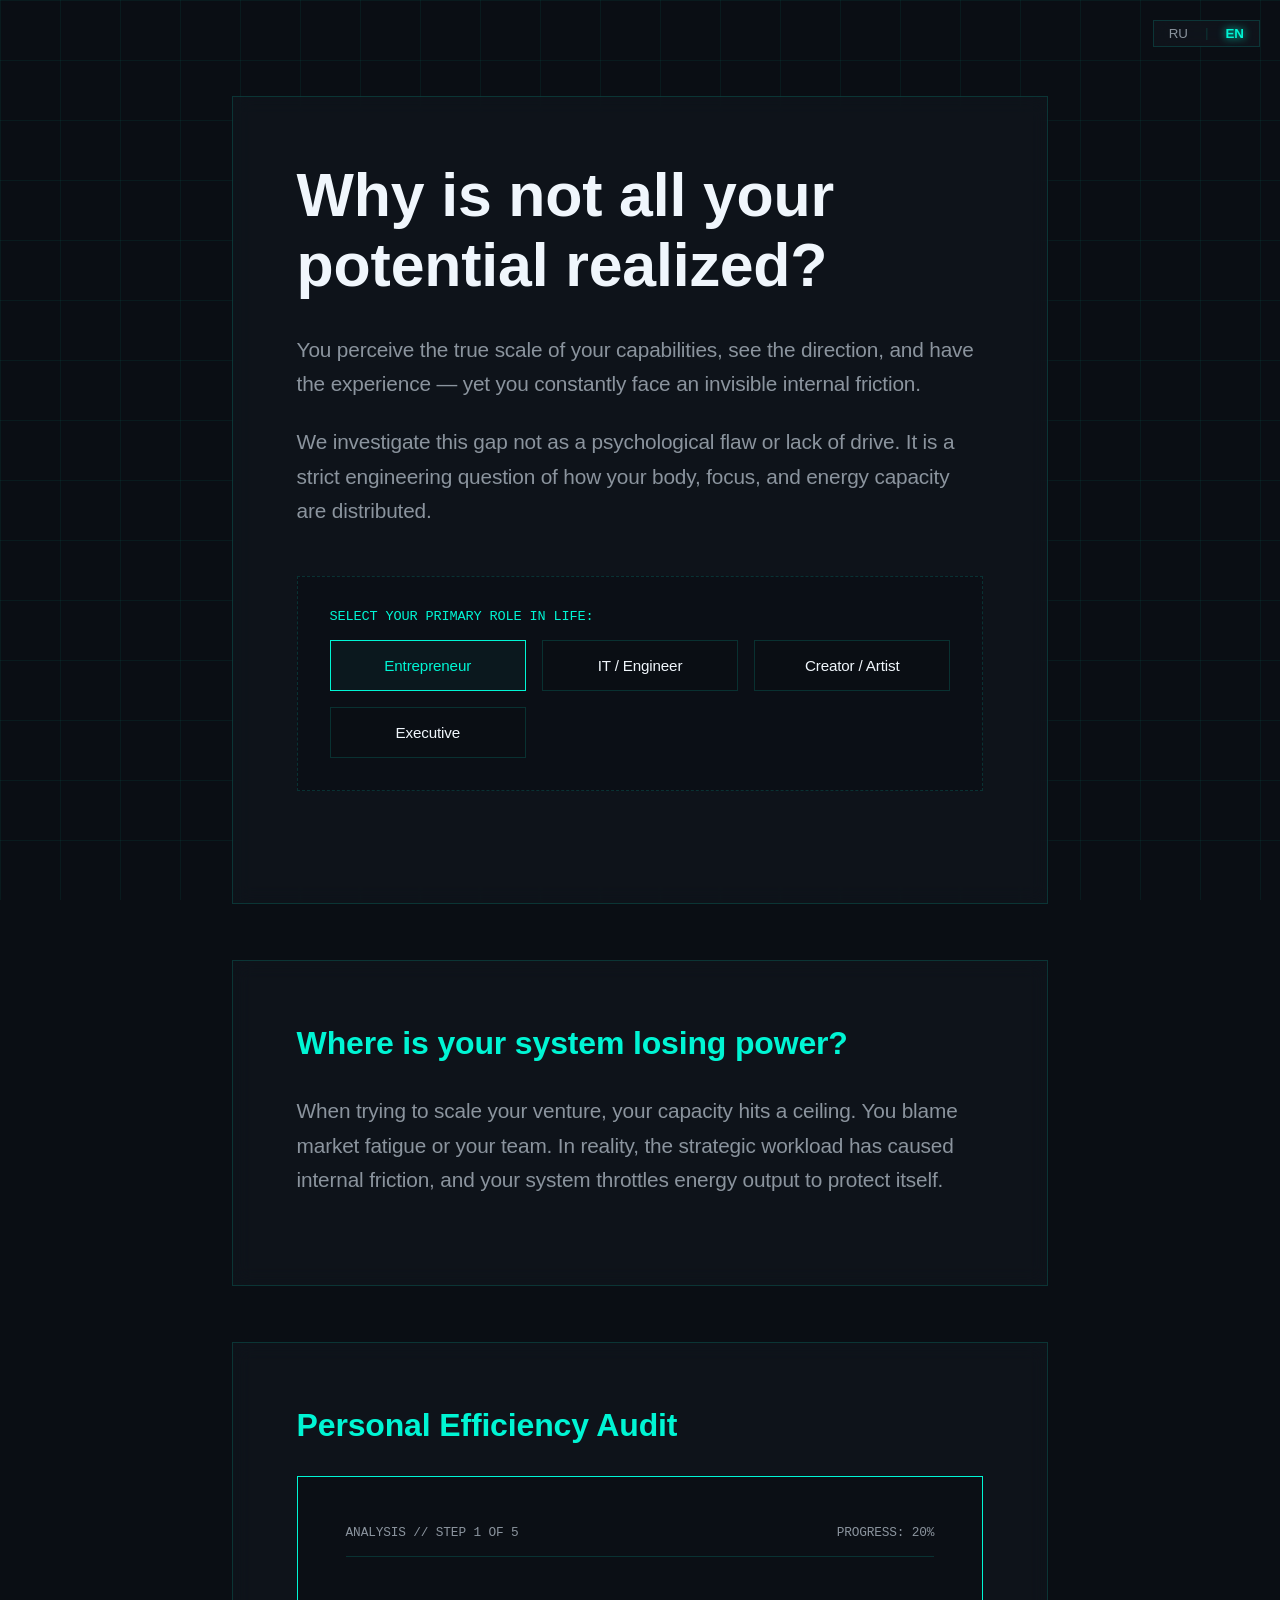
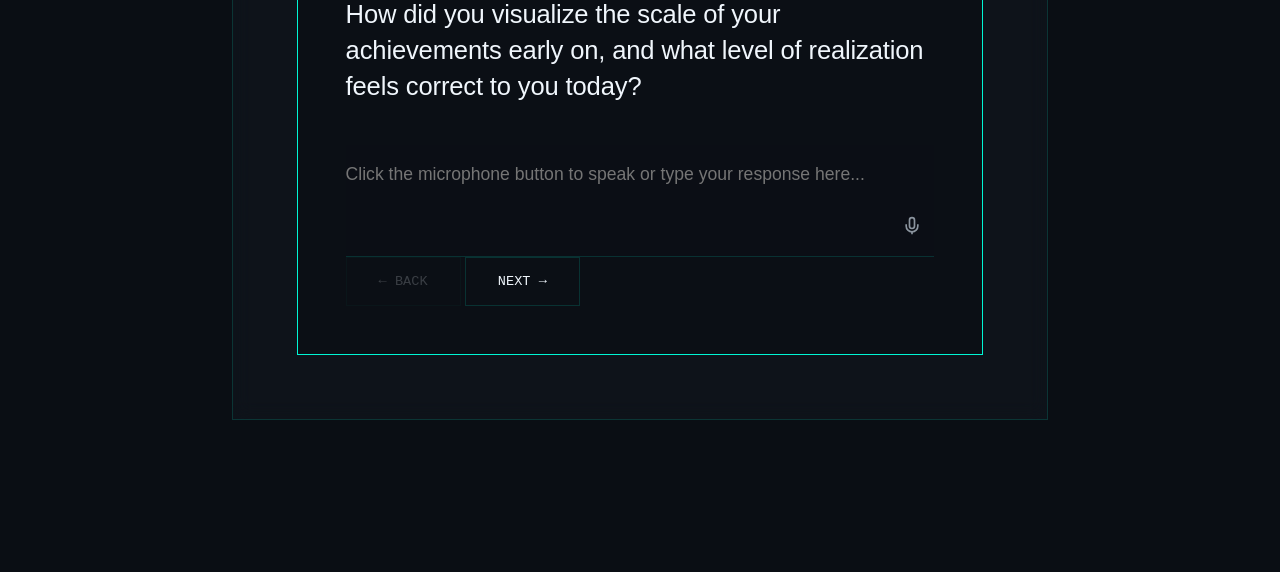
==== index.html @ e45df0ab "Update index.html" ====
<!DOCTYPE html>
<html lang="ru">
<head>
    <meta charset="UTF-8">
    <meta name="viewport" content="width=device-width, initial-scale=1.0, viewport-fit=cover">
    <title>Rivelazione — Исследование барьеров реализации</title>
    
    <style>
        :root {
            --bg-main: #0a0e14;
            --bg-surface: #11161d;
            --border-color: rgba(0, 245, 212, 0.15);
            --border-hover: rgba(0, 245, 212, 0.4);
            --text-main: #f0f6fc;
            --text-muted: #8b949e;
            --accent: #00f5d4;
            --accent-dim: rgba(0, 245, 212, 0.04);
            --accent-alert: #ff4a4a;
            --font-sans: -apple-system, BlinkMacSystemFont, "Segoe UI", Roboto, sans-serif;
            --font-mono: "Courier New", monospace;
        }

        * { box-sizing: border-box; margin: 0; padding: 0; }
        html { scroll-behavior: smooth; }
        body {
            background-color: var(--bg-main);
            color: var(--text-main);
            font-family: var(--font-sans);
            letter-spacing: -0.01em;
            -webkit-font-smoothing: antialiased;
            overflow-x: hidden;
        }

        .matrix-grid {
            position: fixed;
            top: 0; left: 0; width: 100%; height: 100%;
            background-image: linear-gradient(var(--border-color) 1px, transparent 1px),
                              linear-gradient(90deg, var(--border-color) 1px, transparent 1px);
            background-size: 60px 60px;
            z-index: 1; opacity: 0.4; pointer-events: none;
        }

        .top-bar {
            position: fixed;
            top: 20px; right: 20px;
            z-index: 100;
            background: rgba(17, 22, 29, 0.8);
            border: 1px solid var(--border-color);
            padding: 5px 15px;
            font-family: var(--font-mono);
            font-size: 0.8rem;
            display: flex; gap: 15px;
            backdrop-filter: blur(8px);
        }

        .lang-btn {
            color: var(--text-muted); cursor: pointer; background: none; border: none; text-transform: uppercase;
        }
        .lang-btn.active { color: var(--accent); font-weight: bold; text-shadow: 0 0 8px var(--accent); }

        .container {
            width: 100%; max-width: 900px; margin: 0 auto; padding: 6rem calc(1rem + 2vw); position: relative; z-index: 2;
        }

        section {
            background: rgba(17, 22, 29, 0.7);
            border: 1px solid var(--border-color);
            padding: clamp(2rem, 2rem + 3vw, 4rem);
            margin-bottom: 3.5rem;
            backdrop-filter: blur(10px);
            transition: border-color 0.4s ease;
        }
        section:hover { border-color: var(--border-hover); }

        h1 {
            font-size: clamp(2.2rem, 1.5rem + 4vw, 3.8rem); font-weight: 700; line-height: 1.15; margin-bottom: 2rem;
        }
        h2 {
            font-size: clamp(1.4rem, 1.2rem + 1.5vw, 2rem); margin-bottom: 2rem; font-family: var(--font-sans); color: var(--accent);
        }

        .lead-text { font-size: clamp(1.1rem, 1rem + 0.4vw, 1.3rem); line-height: 1.65; color: var(--text-muted); }
        .lead-text p { margin-bottom: 1.5rem; }

        /* Стили для выбора роли */
        .role-selector-box {
            margin: 3rem 0; background: rgba(10, 14, 20, 0.6); padding: 2rem; border: 1px dashed var(--border-color);
        }
        .role-title { font-family: var(--font-mono); font-size: 0.85rem; color: var(--accent); margin-bottom: 1rem; text-transform: uppercase; }
        .role-grid { display: grid; grid-template-columns: repeat(auto-fit, minmax(180px, 1fr)); gap: 1rem; }
        .role-card {
            background: var(--bg-main); border: 1px solid var(--border-color); padding: 1rem; text-align: center;
            font-size: 0.95rem; cursor: pointer; transition: all 0.3s ease;
        }
        .role-card:hover, .role-card.active { border-color: var(--accent); background: var(--accent-dim); color: var(--accent); }

        /* Терминал опроса */
        .terminal-box {
            background-color: #0b0f15; border: 1px solid var(--accent); padding: clamp(1.5rem, 1.5rem + 3vw, 3rem);
            min-height: 450px; display: flex; flex-direction: column; justify-content: space-between;
        }
        .terminal-header {
            display: flex; justify-content: space-between; font-family: var(--font-mono); font-size: 0.8rem; color: var(--text-muted);
            border-bottom: 1px solid var(--border-color); padding-bottom: 1rem; margin-bottom: 2.5rem;
        }
        .question-wrapper { display: none; }
        .question-wrapper.active { display: block; animation: fadeIn 0.4s ease; }
        .question-text { font-size: clamp(1.2rem, 1rem + 1vw, 1.6rem); font-weight: 500; line-height: 1.4; margin-bottom: 2.5rem; }

        .input-container {
            position: relative; display: flex; align-items: flex-end; gap: 1rem; border-bottom: 1px solid var(--border-color); background: rgba(10, 14, 20, 0.4);
        }
        .input-container textarea {
            width: 100%; background: transparent; border: none; color: var(--text-main); font-family: var(--font-sans);
            font-size: 1.1rem; line-height: 1.5; padding: 1rem 0; resize: none; outline: none;
        }

        .mic-btn {
            background: transparent; border: none; cursor: pointer; padding: 0.75rem; display: flex; align-items: center; justify-content: center; color: var(--text-muted); border-radius: 50%; margin-bottom: 0.5rem;
        }
        .mic-btn:hover { color: var(--accent); background-color: rgba(0, 245, 212, 0.08); }
        .mic-btn.recording { color: var(--accent-alert); background-color: rgba(255, 74, 74, 0.1); animation: pulseGlow 1.5s infinite ease-in-out; }

        .btn {
            display: inline-flex; align-items: center; gap: 1rem; background-color: transparent; color: var(--text-main);
            border: 1px solid var(--border-color); padding: 1rem 2rem; font-family: var(--font-mono); font-size: 0.85rem; text-transform: uppercase; cursor: pointer; text-decoration: none;
        }
        .btn:hover { border-color: var(--accent); background-color: var(--accent-dim); color: var(--accent); }
        .btn-disabled { opacity: 0.2; pointer-events: none; }

        @keyframes fadeIn { from { opacity: 0; transform: translateY(6px); } to { opacity: 1; transform: translateY(0); } }
        @keyframes pulseGlow { 0% { box-shadow: 0 0 0 0 rgba(255, 74, 74, 0.4); } 70% { box-shadow: 0 0 0 10px rgba(255, 74, 74, 0); } 100% { box-shadow: 0 0 0 0 rgba(255, 74, 74, 0); } }
    </style>
</head>
<body>

    <div class="matrix-grid"></div>

    <div class="top-bar">
        <button class="lang-btn" id="lang-btn-ru" onclick="changeLang('ru')">RU</button>
        <span style="color:var(--border-color)">|</span>
        <button class="lang-btn" id="lang-btn-en" onclick="changeLang('en')">EN</button>
    </div>

    <div class="container">

        <!-- ЭКРАН 1: Очеловеченный манифест -->
        <section id="intro">
            <h1 id="main-headline">Почему реализуется лишь часть того, на что вы способны?</h1>
            
            <div class="lead-text">
                <p id="main-subheadline">Вы чувствуете масштаб своих возможностей, понимаете направление и обладаете опытом — но постоянно сталкиваетесь с невидимым внутренним сопротивлением.</p>
                <p id="main-body">Мы исследуем этот разрыв не как психологическую проблему или нехватку мотивации. Это сугубо инженерный вопрос распределения ресурсов вашего тела, внимания и фокуса.</p>
            </div>

            <!-- ИНТЕРАКТИВНЫЙ ВХОД: Выбор роли -->
            <div class="role-selector-box">
                <div class="role-title" id="role-box-title">Выберите вашу ключевую роль в жизни:</div>
                <div class="role-grid">
                    <div class="role-card active" onclick="selectRole('biz')">Предприниматель</div>
                    <div class="role-card" onclick="selectRole('tech')">IT / Инженер</div>
                    <div class="role-card" onclick="selectRole('creator')">Творец / Создатель</div>
                    <div class="role-card" onclick="selectRole('exec')">Руководитель</div>
                </div>
            </div>
        </section>

        <!-- ЭКРАН 2: Диагностический блок боли (Адаптивный) -->
        <section id="pain-block">
            <h2 id="pain-title">Где ваша система теряет мощность?</h2>
            <div class="lead-text" id="pain-desc">
                <p>Когда вы пытаетесь масштабировать проекты, ваш мозг начинает «буксовать». Вы списываете это на лень, прокрастинацию или возраст. Но дело в другом: система просто блокирует вывод энергии, чтобы защитить себя от скрытого внутреннего трения.</p>
            </div>
        </section>

        <!-- ЭКРАН 3: Интерактивный Терминал Вопросов -->
        <section id="protocol">
            <h2 id="terminal-title">Аудит личной эффективности</h2>
            
            <div class="terminal-box">
                <div class="terminal-header">
                    <span id="terminal-step-id">АНАЛИЗ // ШАГ 1 ИЗ 5</span>
                    <span id="terminal-progress">ПРОГРЕСС: 20%</span>
                </div>

                <form id="research-form" onsubmit="event.preventDefault();">
                    <!-- Q1 -->
                    <div class="question-wrapper active" data-step="1">
                        <div class="question-text" id="q1-text">Каким вы представляли свой масштаб деятельности в начале пути, и какой уровень реализации кажется вам правильным сейчас?</div>
                        <div class="input-container">
                            <textarea rows="3" id="textarea-1" placeholder="Нажмите кнопку микрофона справа или введите текст руками..."></textarea>
                            <button type="button" class="mic-btn">
                                <svg width="20" height="20" viewBox="0 0 24 24" fill="none" stroke="currentColor" stroke-width="2"><path d="M12 2a3 3 0 0 0-3 3v7a3 3 0 0 0 6 0V5a3 3 0 0 0-3-3Z"/><path d="M19 10v2a7 7 0 0 1-14 0v-2"/><line x1="12" x2="12" y1="19" y2="22"/></svg>
                            </button>
                        </div>
                    </div>

                    <!-- Q2 -->
                    <div class="question-wrapper" data-step="2">
                        <div class="question-text" id="q2-text">Какая важная задача или большая цель буксует дольше всего, несмотря на то, что у вас есть все ресурсы для её выполнения?</div>
                        <div class="input-container">
                            <textarea rows="3" id="textarea-2" placeholder="..."></textarea>
                            <button type="button" class="mic-btn"><svg width="20" height="20" viewBox="0 0 24 24" fill="none" stroke="currentColor" stroke-width="2"><path d="M12 2a3 3 0 0 0-3 3v7a3 3 0 0 0 6 0V5a3 3 0 0 0-3-3Z"/><path d="M19 10v2a7 7 0 0 1-14 0v-2"/><line x1="12" x2="12" y1="19" y2="22"/></svg></button>
                        </div>
                    </div>

                    <!-- Q3 -->
                    <div class="question-wrapper" data-step="3">
                        <div class="question-text" id="q3-text">В какое время дня вы чаще всего ловите себя на том, что фокус полностью потерян и вы просто имитируете деятельность?</div>
                        <div class="input-container">
                            <textarea rows="3" id="textarea-3" placeholder="..."></textarea>
                            <button type="button" class="mic-btn"><svg width="20" height="20" viewBox="0 0 24 24" fill="none" stroke="currentColor" stroke-width="2"><path d="M12 2a3 3 0 0 0-3 3v7a3 3 0 0 0 6 0V5a3 3 0 0 0-3-3Z"/><path d="M19 10v2a7 7 0 0 1-14 0v-2"/><line x1="12" x2="12" y1="19" y2="22"/></svg></button>
                        </div>
                    </div>

                    <!-- Q4 -->
                    <div class="question-wrapper" data-step="4">
                        <div class="question-text" id="q4-text">Где физически вы чувствуете это сопротивление (тяжесть в шее, скованность плеч, фоновая вялость, головные боли к вечеру)?</div>
                        <div class="input-container">
                            <textarea rows="3" id="textarea-4" placeholder="..."></textarea>
                            <button type="button" class="mic-btn"><svg width="20" height="20" viewBox="0 0 24 24" fill="none" stroke="currentColor" stroke-width="2"><path d="M12 2a3 3 0 0 0-3 3v7a3 3 0 0 0 6 0V5a3 3 0 0 0-3-3Z"/><path d="M19 10v2a7 7 0 0 1-14 0v-2"/><line x1="12" x2="12" y1="19" y2="22"/></svg></button>
                        </div>
                    </div>

                    <!-- Q5 -->
                    <div class="question-wrapper" data-step="5">
                        <div class="question-text" id="q5-text">Какую часть своей жизненной энергии вы, по собственному ощущению, тратите впустую на удержание баланса и борьбу со стрессом?</div>
                        <div class="input-container">
                            <textarea rows="3" id="textarea-5" placeholder="..."></textarea>
                            <button type="button" class="mic-btn"><svg width="20" height="20" viewBox="0 0 24 24" fill="none" stroke="currentColor" stroke-width="2"><path d="M12 2a3 3 0 0 0-3 3v7a3 3 0 0 0 6 0V5a3 3 0 0 0-3-3Z"/><path d="M19 10v2a7 7 0 0 1-14 0v-2"/><line x1="12" x2="12" y1="19" y2="22"/></svg></button>
                        </div>
                    </div>
                </form>

                <div class="terminal-footer">
                    <button type="button" id="btn-prev" class="btn btn-disabled">Назад</button>
                    <button type="button" id="btn-next" class="btn">Далее →</button>
                </div>
            </div>
        </section>
    </div>

    <!-- ЯЗЫКОВОЙ И РОЛЕВОЙ СЛОВАРЬ (КОНТЕНТНЫЙ СЛОЙ) -->
    <script>
        const contentMatrix = {
            ru: {
                headlines: {
                    title: "Почему реализуется лишь часть того, на что вы способны?",
                    sub: "Вы чувствуете масштаб своих возможностей, понимаете направление и обладаете опытом — но постоянно сталкиваетесь с невидимым внутренним сопротивлением.",
                    body: "Мы исследуем этот разрыв не как психологическую проблему или нехватку мотивации. Это сугубо инженерный вопрос распределения ресурсов вашего тела, внимания и фокуса.",
                    roleTitle: "Выберите вашу ключевую роль в жизни:",
                    painTitle: "Где ваша система теряет мощность?",
                    termTitle: "Аудит личной эффективности"
                },
                roles: ["Предприниматель", "IT / Инженер", "Творец / Создатель", "Руководитель"],
                painDesc: {
                    biz: "Когда вы пытаетесь масштабировать бизнес, мозг начинает «буксовать». Вы списываете это на усталость от команды или рынка. Но дело в другом: проектная нагрузка вошла в резонанс с зажимами в теле, и система заблокировала вывод энергии, чтобы защитить себя.",
                    tech: "Ваш личный процессор перегрет. Вы можете часами рефакторить мелкие задачи, но откладываете архитектурные прорывы. Это не лень — это внутренний биомеханический шум сжирает стек оперативной памяти вашего внимания.",
                    creator: "Вы упираетесь в кризис идей и прокрастинацию. Вы ждете вдохновения, но проблема физиологична: деформация осанки и шеи ограничивает кровоток, блокируя когнитивный контур генерации смыслов.",
                    exec: "Цена ваших решений растет, а базовая емкость падает. Вы финансируете операционные результаты за счет скрытых кредитов у собственного сна и здоровья. Система работает на пределе эффективной мощности."
                },
                questions: [
                    "Каким вы представляли свой масштаб деятельности в начале пути, и какой уровень реализации кажется вам правильным сейчас?",
                    "Какая важная задача или большая цель буксует дольше всего, несмотря на то, что у вас есть все ресурсы для её выполнения?",
                    "В какое время дня вы чаще всего ловите себя на том, что фокус полностью потерян и вы просто имитируете деятельность?",
                    "Где физически вы чувствуете это сопротивление (тяжесть в шее, скованность плеч, фоновая вялость, головные боли к вечеру)?",
                    "Какую часть своей жизненной энергии вы, по собственному ощущению, тратите впустую на удержание баланса и борьбу со стрессом?"
                ],
                ui: { next: "Далее →", prev: "← Назад", process: "Фиксация...", final: "Передать пакет данных ✓", alert: "Аудит завершен. Данные сохранены.", step: "АНАЛИЗ // ШАГ", progress: "ПРОГРЕСС", placeholder: "Нажмите кнопку микрофона справа или введите текст руками..." }
            },
            en: {
                headlines: {
                    title: "Why is not all your potential realized?",
                    sub: "You perceive the true scale of your capabilities, see the direction, and have the experience — yet you constantly face an invisible internal friction.",
                    body: "We investigate this gap not as a psychological flaw or lack of drive. It is a strict engineering question of how your body, focus, and energy capacity are distributed.",
                    roleTitle: "Select your primary role in life:",
                    painTitle: "Where is your system losing power?",
                    termTitle: "Personal Efficiency Audit"
                },
                roles: ["Entrepreneur", "IT / Engineer", "Creator / Artist", "Executive"],
                painDesc: {
                    biz: "When trying to scale your venture, your capacity hits a ceiling. You blame market fatigue or your team. In reality, the strategic workload has caused internal friction, and your system throttles energy output to protect itself.",
                    tech: "Your personal CPU is overheating. You spend hours refactoring minor subtasks while pushing away major architectural updates. This isn't laziness — internal bio-mechanical noise is hogging your attention span's RAM.",
                    creator: "You face creative blocks and endless procrastination. You wait for inspiration, but the block is physical: structural stress compromises blood flow, bottlenecking your cognitive creative engine.",
                    exec: "The cost of your decisions is rising while your baseline energy drops. You fund operational targets by borrowing heavy credits from your sleep and physical recovery. The system is running out of clean power."
                },
                questions: [
                    "How did you visualize the scale of your achievements early on, and what level of realization feels correct to you today?",
                    "What critical objective or massive goal has been stalling the longest, even though you possess all the resources to complete it?",
                    "At what exact time of day do you usually notice that your focus is entirely gone and you are merely simulating work?",
                    "Where do you physically sense this resistance (neck tightness, heavy shoulders, chronic lethargy, late-day headaches)?",
                    "What percentage of your total life energy do you estimate is wasted purely on maintaining balance and absorbing stress?"
                ],
                ui: { next: "Next →", prev: "← Back", process: "Securing...", final: "Submit Observation Packet ✓", alert: "Audit completed. Data safely stored.", step: "ANALYSIS // STEP", progress: "PROGRESS", placeholder: "Click the microphone button to speak or type your response here..." }
            }
        };

        let currentLang = 'ru';
        let currentRole = 'biz';
        let currentStep = 1;
        let runtimeSession = null;

        document.addEventListener("DOMContentLoaded", async () => {
            // Определение языка
            const userLang = navigator.language || navigator.userLanguage;
            currentLang = (userLang && !userLang.startsWith('ru')) ? 'en' : 'ru';
            
            renderContent();

            // Инициализация бэкенда
            const WORKER_URL = "https://api.rivelazione.org"; 
            const PARTICIPANT_ID = "part_" + Math.floor(100000 + Math.random() * 900000);
            const STUDY_ID = "anthroponomy_intake_v1";

            try {
                runtimeSession = await window.AnthroponomyRuntime.launch(WORKER_URL, PARTICIPANT_ID, STUDY_ID);
                initInterfaceBindings();
            } catch (e) { console.error("[Anthroponomy Init Error]:", e); }
        });

        function changeLang(lang) {
            currentLang = lang;
            renderContent();
        }

        function selectRole(role) {
            currentRole = role;
            const cards = document.querySelectorAll('.role-card');
            const roleKeys = ['biz', 'tech', 'creator', 'exec'];
            
            cards.forEach((card, idx) => {
                card.classList.remove('active');
                if (roleKeys[idx] === role) card.classList.add('active');
            });

            document.getElementById('pain-desc').innerHTML = `<p>${contentMatrix[currentLang].painDesc[currentRole]}</p>`;
        }

        function renderContent() {
            const data = contentMatrix[currentLang];
            
            // Кнопки языка
            document.querySelectorAll('.lang-btn').forEach(b => b.classList.remove('active'));
            document.getElementById(`lang-btn-${currentLang}`).classList.add('active');

            // Тексты
            document.getElementById('main-headline').innerText = data.headlines.title;
            document.getElementById('main-subheadline').innerText = data.headlines.sub;
            document.getElementById('main-body').innerText = data.headlines.body;
            document.getElementById('role-box-title').innerText = data.headlines.roleTitle;
            document.getElementById('pain-title').innerText = data.headlines.painTitle;
            document.getElementById('terminal-title').innerText = data.headlines.termTitle;

            // Роли в кнопках
            const cards = document.querySelectorAll('.role-card');
            cards[0].innerText = data.roles[0];
            cards[1].innerText = data.roles[1];
            cards[2].innerText = data.roles[2];
            cards[3].innerText = data.roles[3];

            // Описание боли под роль
            document.getElementById('pain-desc').innerHTML = `<p>${data.painDesc[currentRole]}</p>`;

            // Вопросы в терминале
            for (let i = 1; i <= 5; i++) {
                document.getElementById(`q${i}-text`).innerText = data.questions[i-1];
                document.getElementById(`textarea-${i}`).placeholder = data.ui.placeholder;
            }

            updateTerminalUI();
        }

        function updateTerminalUI() {
            const data = contentMatrix[currentLang].ui;
            const stepsCount = document.querySelectorAll('.question-wrapper').length;
            
            const btnNext = document.getElementById('btn-next');
            const btnPrev = document.getElementById('btn-prev');

            if (currentStep === stepsCount) {
                btnNext.innerText = data.final;
            } else {
                btnNext.innerText = data.next;
            }

            btnPrev.innerText = data.prev;
            document.getElementById('terminal-step-id').innerText = `${data.step} ${currentStep} ${currentLang === 'ru' ? 'ИЗ' : 'OF'} ${stepsCount}`;
            document.getElementById('terminal-progress').innerText = `${data.progress}: ${Math.round((currentStep / stepsCount) * 100)}%`;
        }

        function initInterfaceBindings() {
            if (!runtimeSession) return;

            document.querySelectorAll('.question-wrapper').forEach((wrapper, idx) => {
                const textarea = wrapper.querySelector('textarea');
                const micBtn = wrapper.querySelector('.mic-btn');
                
                if (micBtn && textarea) {
                    runtimeSession.voiceEngine.onBufferUpdate = (text) => { textarea.value = text; };

                    micBtn.addEventListener('click', () => {
                        if (runtimeSession.voiceEngine.isStarted) {
                            runtimeSession.voiceEngine.stop();
                            micBtn.classList.remove('recording');
                        } else {
                            const success = runtimeSession.voiceEngine.start();
                            if (success) {
                                micBtn.classList.add('recording');
                                textarea.focus();
                            }
                        }
                    });
                }
            });

            // Отслеживание правок текста фронтенд-модулем телеметрии
            document.querySelectorAll('.input-container textarea').forEach(textarea => {
                textarea.addEventListener('input', () => {
                    runtimeSession.evidenceCore.evidence.manual_edit_count++;
                    runtimeSession.evidenceCore.researchProfile.correction_density = 
                        parseFloat((runtimeSession.evidenceCore.evidence.manual_edit_count / Math.max(textarea.value.length, 1)).toFixed(3));
                    runtimeSession.evidenceCore.logEvent('ui_manual_edit');
                });
            });
        }

        async function handleStepSubmission() {
            const stepsWrappers = document.querySelectorAll('.question-wrapper');
            const currentWrapper = stepsWrappers[currentStep - 1];
            const currentTextarea = currentWrapper.querySelector('textarea');
            const currentMicBtn = currentWrapper.querySelector('.mic-btn');
            
            const textData = currentTextarea.value.trim();
            const dataUI = contentMatrix[currentLang].ui;

            if (!textData) {
                currentTextarea.parentElement.style.borderColor = "var(--accent-alert)";
                return;
            }
            currentTextarea.parentElement.style.borderColor = "var(--border-color)";

            if (runtimeSession && runtimeSession.voiceEngine.isStarted) {
                runtimeSession.voiceEngine.stop();
                if (currentMicBtn) currentMicBtn.classList.remove('recording');
            }

            const btnNext = document.getElementById('btn-next');
            btnNext.classList.add('btn-disabled');
            btnNext.innerText = dataUI.process;

            try {
                // Передаем ответ с метаданными роли в бэкенд D1
                await runtimeSession.submitAnswer(`Q_STEP_0${currentStep}_ROLE_${currentRole.toUpperCase()}`, textData);
                
                if (currentStep < stepsWrappers.length) {
                    stepsWrappers[currentStep - 1].classList.remove('active');
                    currentStep++;
                    stepsWrappers[currentStep - 1].classList.add('active');
                    updateTerminalUI();
                } else {
                    btnNext.innerText = "✓";
                    alert(dataUI.alert);
                    runtimeSession.sm.transition('COMPLETED');
                }
            } catch (error) {
                console.error(error);
                alert("Network Loop Retention Active.");
            } finally {
                if (currentStep < stepsWrappers.length) {
                    btnNext.classList.remove('btn-disabled');
                }
            }
        }

        document.getElementById('btn-next').addEventListener('click', handleStepSubmission);
        document.getElementById('btn-prev').addEventListener('click', () => {
            if (currentStep > 1) {
                const stepsWrappers = document.querySelectorAll('.question-wrapper');
                stepsWrappers[currentStep - 1].classList.remove('active');
                currentStep--;
                stepsWrappers[currentStep - 1].classList.add('active');
                updateTerminalUI();
            }
        });
    </script>
</body>
</html>
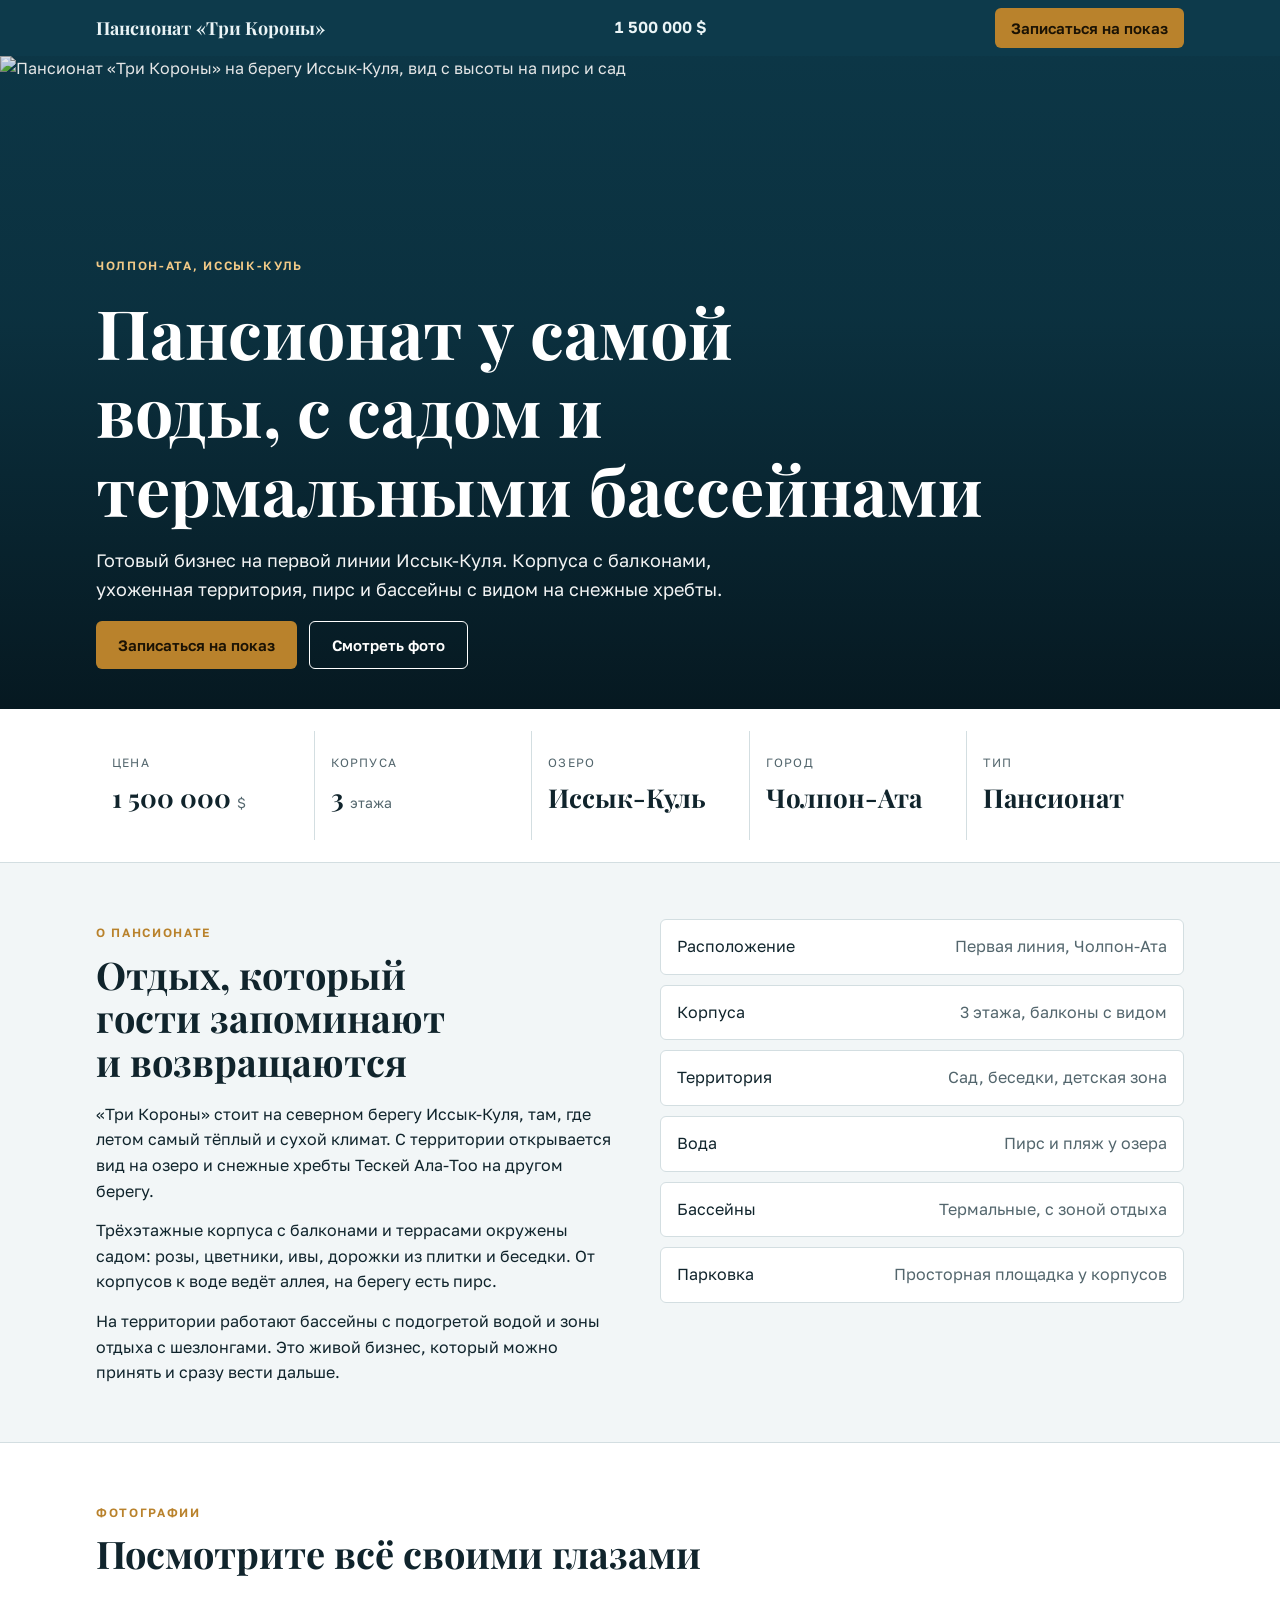
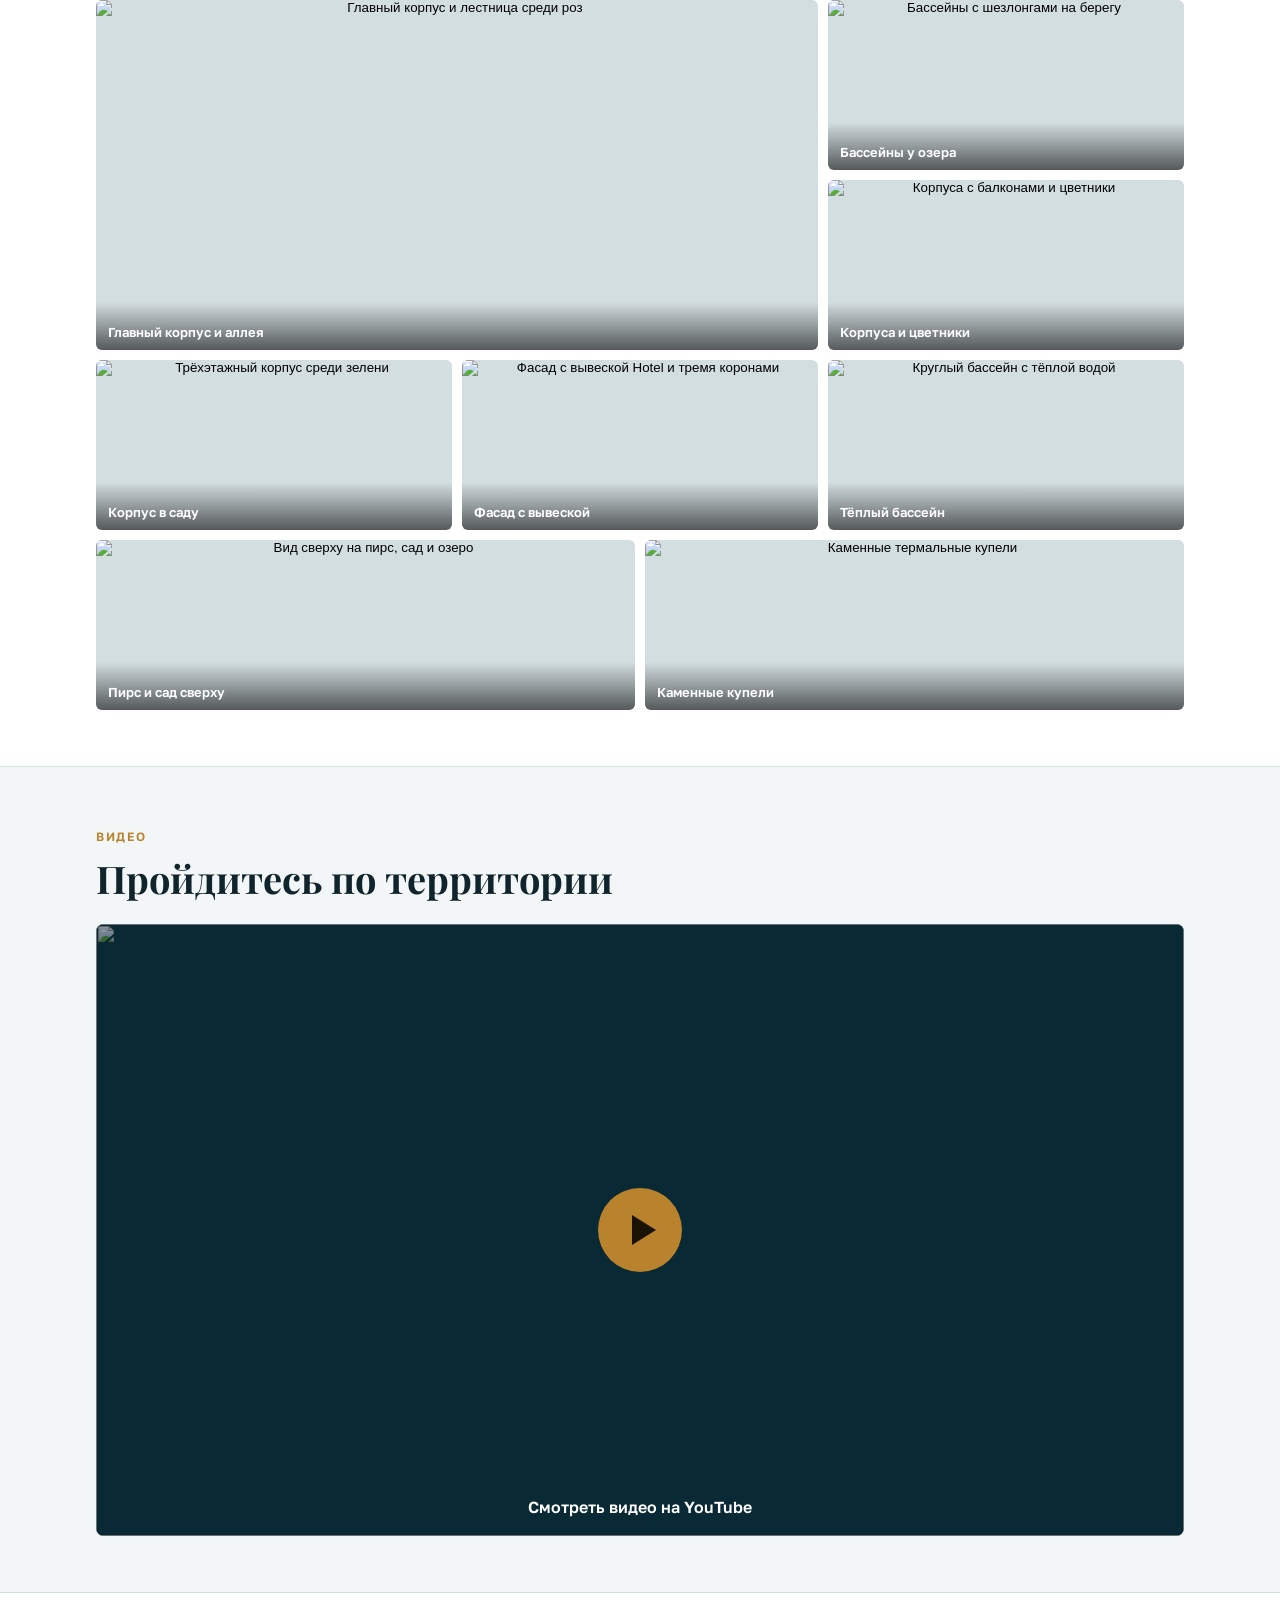
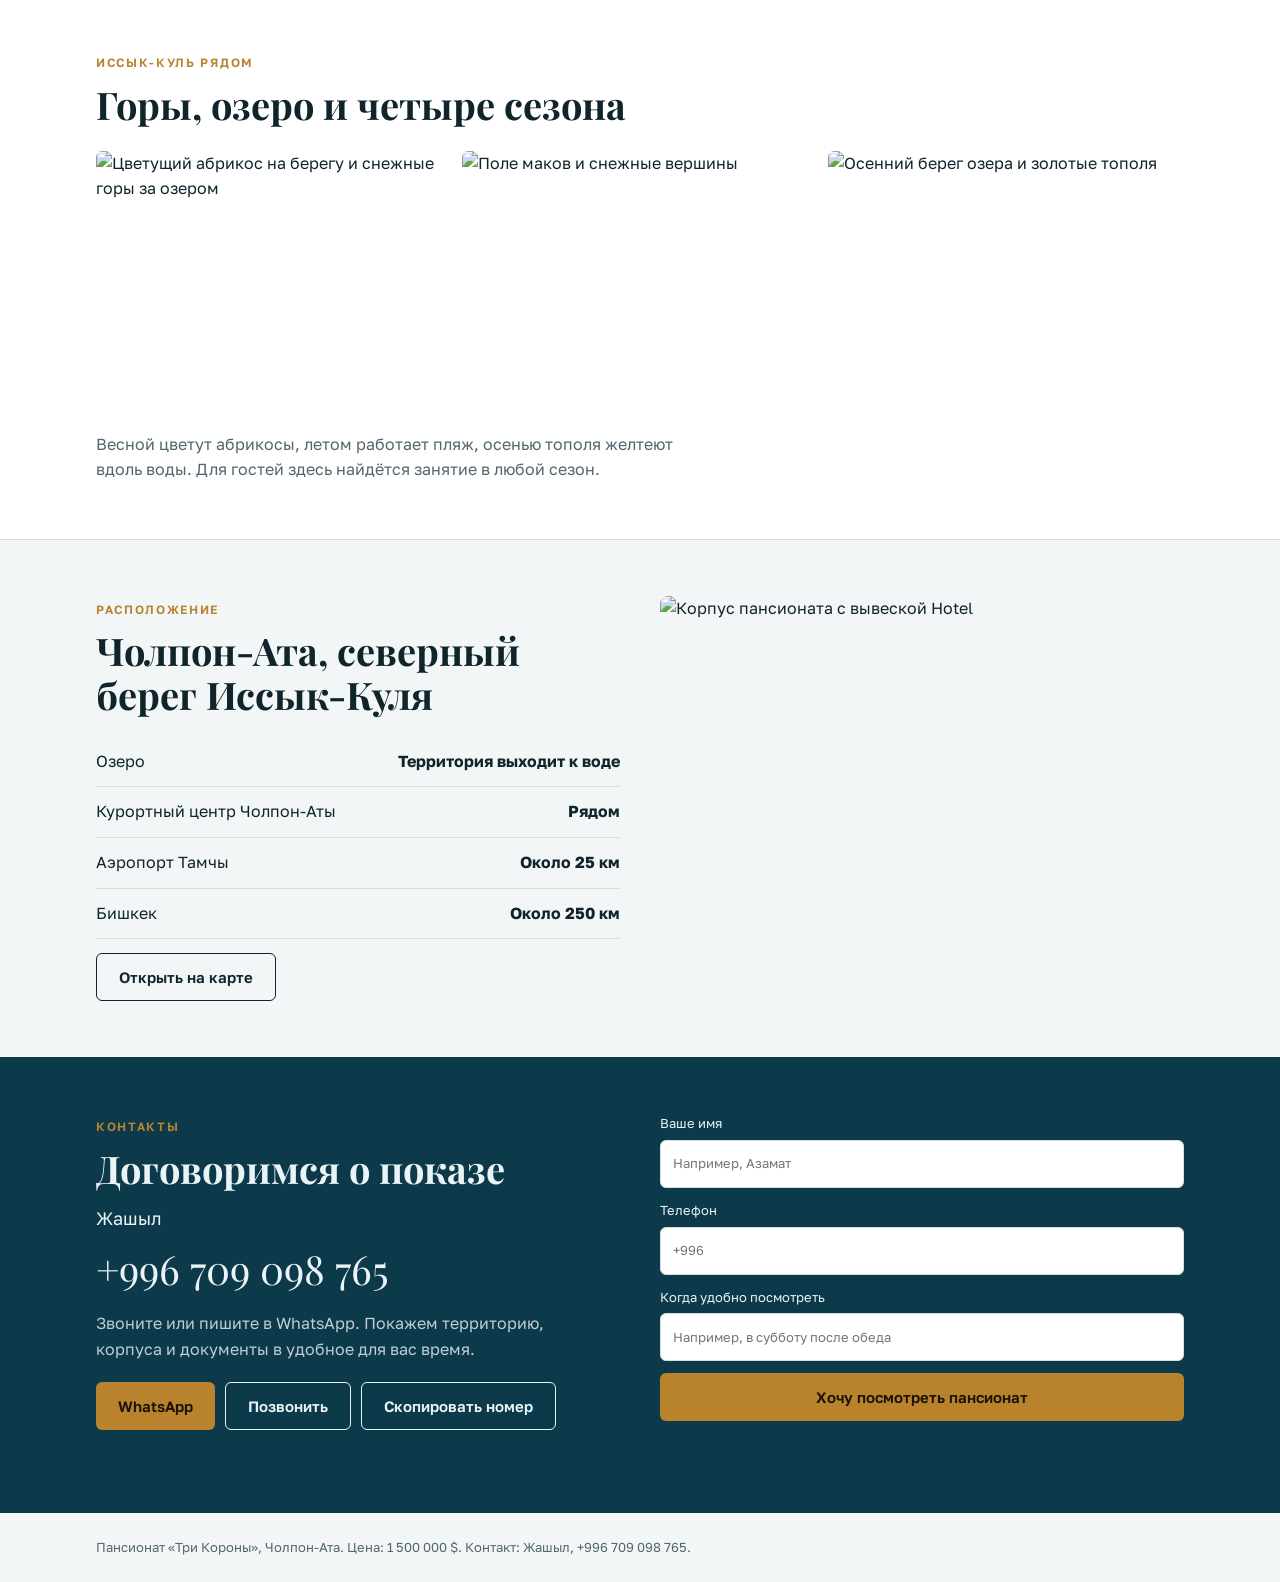
==== commit 3df97506: "3koroni" ====
--- a/index.html
+++ b/index.html
@@ -1,487 +1,278 @@
-<!DOCTYPE html>
-<html lang="ru">
-<head>
-    <meta charset="UTF-8">
-    <meta name="viewport" content="width=device-width, initial-scale=1.0, viewport-fit=cover">
-    <title>Rivelazione — Исследование барьеров реализации</title>
-    
-    <style>
-        :root {
-            --bg-main: #0a0e14;
-            --bg-surface: #11161d;
-            --border-color: rgba(0, 245, 212, 0.15);
-            --border-hover: rgba(0, 245, 212, 0.4);
-            --text-main: #f0f6fc;
-            --text-muted: #8b949e;
-            --accent: #00f5d4;
-            --accent-dim: rgba(0, 245, 212, 0.04);
-            --accent-alert: #ff4a4a;
-            --font-sans: -apple-system, BlinkMacSystemFont, "Segoe UI", Roboto, sans-serif;
-            --font-mono: "Courier New", monospace;
-        }
-
-        * { box-sizing: border-box; margin: 0; padding: 0; }
-        html { scroll-behavior: smooth; }
-        body {
-            background-color: var(--bg-main);
-            color: var(--text-main);
-            font-family: var(--font-sans);
-            letter-spacing: -0.01em;
-            -webkit-font-smoothing: antialiased;
-            overflow-x: hidden;
-        }
-
-        .matrix-grid {
-            position: fixed;
-            top: 0; left: 0; width: 100%; height: 100%;
-            background-image: linear-gradient(var(--border-color) 1px, transparent 1px),
-                              linear-gradient(90deg, var(--border-color) 1px, transparent 1px);
-            background-size: 60px 60px;
-            z-index: 1; opacity: 0.4; pointer-events: none;
-        }
-
-        .top-bar {
-            position: fixed;
-            top: 20px; right: 20px;
-            z-index: 100;
-            background: rgba(17, 22, 29, 0.8);
-            border: 1px solid var(--border-color);
-            padding: 5px 15px;
-            font-family: var(--font-mono);
-            font-size: 0.8rem;
-            display: flex; gap: 15px;
-            backdrop-filter: blur(8px);
-        }
-
-        .lang-btn {
-            color: var(--text-muted); cursor: pointer; background: none; border: none; text-transform: uppercase;
-        }
-        .lang-btn.active { color: var(--accent); font-weight: bold; text-shadow: 0 0 8px var(--accent); }
-
-        .container {
-            width: 100%; max-width: 900px; margin: 0 auto; padding: 6rem calc(1rem + 2vw); position: relative; z-index: 2;
-        }
-
-        section {
-            background: rgba(17, 22, 29, 0.7);
-            border: 1px solid var(--border-color);
-            padding: clamp(2rem, 2rem + 3vw, 4rem);
-            margin-bottom: 3.5rem;
-            backdrop-filter: blur(10px);
-            transition: border-color 0.4s ease;
-        }
-        section:hover { border-color: var(--border-hover); }
-
-        h1 {
-            font-size: clamp(2.2rem, 1.5rem + 4vw, 3.8rem); font-weight: 700; line-height: 1.15; margin-bottom: 2rem;
-        }
-        h2 {
-            font-size: clamp(1.4rem, 1.2rem + 1.5vw, 2rem); margin-bottom: 2rem; font-family: var(--font-sans); color: var(--accent);
-        }
-
-        .lead-text { font-size: clamp(1.1rem, 1rem + 0.4vw, 1.3rem); line-height: 1.65; color: var(--text-muted); }
-        .lead-text p { margin-bottom: 1.5rem; }
-
-        /* Стили для выбора роли */
-        .role-selector-box {
-            margin: 3rem 0; background: rgba(10, 14, 20, 0.6); padding: 2rem; border: 1px dashed var(--border-color);
-        }
-        .role-title { font-family: var(--font-mono); font-size: 0.85rem; color: var(--accent); margin-bottom: 1rem; text-transform: uppercase; }
-        .role-grid { display: grid; grid-template-columns: repeat(auto-fit, minmax(180px, 1fr)); gap: 1rem; }
-        .role-card {
-            background: var(--bg-main); border: 1px solid var(--border-color); padding: 1rem; text-align: center;
-            font-size: 0.95rem; cursor: pointer; transition: all 0.3s ease;
-        }
-        .role-card:hover, .role-card.active { border-color: var(--accent); background: var(--accent-dim); color: var(--accent); }
-
-        /* Терминал опроса */
-        .terminal-box {
-            background-color: #0b0f15; border: 1px solid var(--accent); padding: clamp(1.5rem, 1.5rem + 3vw, 3rem);
-            min-height: 450px; display: flex; flex-direction: column; justify-content: space-between;
-        }
-        .terminal-header {
-            display: flex; justify-content: space-between; font-family: var(--font-mono); font-size: 0.8rem; color: var(--text-muted);
-            border-bottom: 1px solid var(--border-color); padding-bottom: 1rem; margin-bottom: 2.5rem;
-        }
-        .question-wrapper { display: none; }
-        .question-wrapper.active { display: block; animation: fadeIn 0.4s ease; }
-        .question-text { font-size: clamp(1.2rem, 1rem + 1vw, 1.6rem); font-weight: 500; line-height: 1.4; margin-bottom: 2.5rem; }
-
-        .input-container {
-            position: relative; display: flex; align-items: flex-end; gap: 1rem; border-bottom: 1px solid var(--border-color); background: rgba(10, 14, 20, 0.4);
-        }
-        .input-container textarea {
-            width: 100%; background: transparent; border: none; color: var(--text-main); font-family: var(--font-sans);
-            font-size: 1.1rem; line-height: 1.5; padding: 1rem 0; resize: none; outline: none;
-        }
-
-        .mic-btn {
-            background: transparent; border: none; cursor: pointer; padding: 0.75rem; display: flex; align-items: center; justify-content: center; color: var(--text-muted); border-radius: 50%; margin-bottom: 0.5rem;
-        }
-        .mic-btn:hover { color: var(--accent); background-color: rgba(0, 245, 212, 0.08); }
-        .mic-btn.recording { color: var(--accent-alert); background-color: rgba(255, 74, 74, 0.1); animation: pulseGlow 1.5s infinite ease-in-out; }
-
-        .btn {
-            display: inline-flex; align-items: center; gap: 1rem; background-color: transparent; color: var(--text-main);
-            border: 1px solid var(--border-color); padding: 1rem 2rem; font-family: var(--font-mono); font-size: 0.85rem; text-transform: uppercase; cursor: pointer; text-decoration: none;
-        }
-        .btn:hover { border-color: var(--accent); background-color: var(--accent-dim); color: var(--accent); }
-        .btn-disabled { opacity: 0.2; pointer-events: none; }
-
-        @keyframes fadeIn { from { opacity: 0; transform: translateY(6px); } to { opacity: 1; transform: translateY(0); } }
-        @keyframes pulseGlow { 0% { box-shadow: 0 0 0 0 rgba(255, 74, 74, 0.4); } 70% { box-shadow: 0 0 0 10px rgba(255, 74, 74, 0); } 100% { box-shadow: 0 0 0 0 rgba(255, 74, 74, 0); } }
-    </style>
-</head>
-<body>
-
-    <div class="matrix-grid"></div>
-
-    <div class="top-bar">
-        <button class="lang-btn" id="lang-btn-ru" onclick="changeLang('ru')">RU</button>
-        <span style="color:var(--border-color)">|</span>
-        <button class="lang-btn" id="lang-btn-en" onclick="changeLang('en')">EN</button>
+<!doctype html><html><head><meta charset=utf8><meta name=viewport content="width=device-width,initial-scale=1,viewport-fit=cover"><style>:root{color-scheme:light;box-sizing:border-box;padding-top:env(safe-area-inset-top,0px);padding-bottom:env(safe-area-inset-bottom,0px)}html{scroll-padding-top:env(safe-area-inset-top,0px)}body{margin:0;padding:0;font:14px -apple-system,BlinkMacSystemFont,sans-serif;background:#faf9f5;color:#141413}img{max-width:100%}[hidden]:not([hidden=until-found i]){display:none!important}</style></head><body>
+<title>Пансионат Три Короны (Copy)</title>
+<link rel="preconnect" href="https://fonts.googleapis.com">
+<link rel="stylesheet" href="https://fonts.googleapis.com/css2?family=Golos+Text:wght@400;500;600&family=Playfair+Display:wght@500;700&display=swap">
+<style>
+/* Layout: sticky price bar, full-bleed lake photo hero, facts strip, story + features, photo mosaic with viewer, nature strip, location, contact */
+:root{
+  --bg:#f2f6f7; --surface:#ffffff; --fg:#10242c; --muted:#53666d; --line:#d3dee1;
+  --lake:#0d3a4b; --lake-fg:#eaf4f6; --sand:#b9822c; --sand-fg:#1a1204;
+  --f-display:'Playfair Display',Georgia,serif; --f-body:'Golos Text',system-ui,-apple-system,'Segoe UI',sans-serif;
+}
+@media (prefers-color-scheme:dark){:root:not([data-theme="light"]){
+  --bg:#0b1519; --surface:#13222a; --fg:#e7f0f2; --muted:#9bb2b9; --line:#25383f;
+  --lake:#08222c; --lake-fg:#eaf4f6; --sand:#d8a24a; --sand-fg:#1a1204; color-scheme:dark}}
+:root[data-theme="dark"]{
+  --bg:#0b1519; --surface:#13222a; --fg:#e7f0f2; --muted:#9bb2b9; --line:#25383f;
+  --lake:#08222c; --lake-fg:#eaf4f6; --sand:#d8a24a; --sand-fg:#1a1204; color-scheme:dark}
+*{box-sizing:border-box}
+body{background:var(--bg);color:var(--fg);font-family:var(--f-body);font-size:16px;line-height:1.6}
+h1,h2,h3{font-family:var(--f-display);font-weight:700;line-height:1.15;text-wrap:balance;margin:0}
+p{margin:0}
+a{color:inherit}
+img{display:block}
+.wrap{max-width:1120px;margin-inline:auto;padding-inline:16px}
+section{padding-block:56px}
+.eyebrow{font-size:12px;letter-spacing:.14em;text-transform:uppercase;color:var(--sand);font-weight:600}
+h2{font-size:clamp(26px,4vw,38px);margin-top:8px}
+.btn{display:inline-flex;align-items:center;justify-content:center;gap:8px;min-height:48px;padding:0 22px;border-radius:6px;font:600 15px var(--f-body);text-decoration:none;border:0;cursor:pointer;background:var(--sand);color:var(--sand-fg)}
+.btn.ghost{background:transparent;color:inherit;border:1px solid currentColor}
+.btn:focus-visible,a:focus-visible,button:focus-visible,input:focus-visible{outline:3px solid var(--sand);outline-offset:2px}
+
+.bar{position:sticky;top:env(safe-area-inset-top,0px);z-index:5;background:var(--lake);color:var(--lake-fg)}
+.bar .wrap{display:flex;align-items:center;justify-content:space-between;gap:12px;min-height:56px;flex-wrap:wrap;padding-block:6px}
+.bar b{font-family:var(--f-display);font-size:18px}
+.bar .price{font-variant-numeric:tabular-nums;font-weight:600}
+.bar .btn{min-height:40px;padding:0 16px}
+
+.hero{position:relative;color:#fff;background:var(--lake);overflow:hidden}
+.hero img.bg{position:absolute;inset:0;width:100%;height:100%;object-fit:cover}
+.hero::after{content:"";position:absolute;inset:0;background:linear-gradient(to top,rgba(5,20,27,.88),rgba(5,20,27,.25) 60%,rgba(5,20,27,.1))}
+.hero .wrap{position:relative;z-index:1;padding-block:200px 40px;display:grid;gap:18px}
+.hero h1{font-size:clamp(36px,7vw,68px)}
+.hero p.lead{max-width:58ch;font-size:18px;opacity:.95}
+.hero .cta{display:flex;gap:12px;flex-wrap:wrap}
+
+.facts{background:var(--surface);border-bottom:1px solid var(--line)}
+.facts dl{margin:0;display:grid;grid-template-columns:repeat(auto-fit,minmax(150px,1fr))}
+.facts div{padding:22px 16px;border-inline-start:1px solid var(--line)}
+.facts div:first-child{border-inline-start:0}
+.facts dt{font-size:12px;letter-spacing:.1em;text-transform:uppercase;color:var(--muted)}
+.facts dd{margin:4px 0 0;font-family:var(--f-display);font-size:26px;font-weight:700;font-variant-numeric:tabular-nums}
+.facts dd small{font-family:var(--f-body);font-size:14px;font-weight:400;color:var(--muted)}
+
+.story{display:grid;grid-template-columns:1fr 1fr;gap:40px;align-items:start}
+.story .col{min-width:0}
+.story p{max-width:62ch}
+.story p+p{margin-top:14px}
+.feat{list-style:none;margin:0;padding:0;display:grid;gap:10px}
+.feat li{padding:14px 16px;background:var(--surface);border:1px solid var(--line);border-radius:6px;display:flex;justify-content:space-between;gap:12px}
+.feat li span:last-child{color:var(--muted);text-align:right}
+
+.mosaic{display:grid;grid-template-columns:repeat(6,1fr);grid-auto-rows:170px;gap:10px;margin-top:24px}
+.shot{position:relative;border:0;padding:0;border-radius:6px;overflow:hidden;cursor:zoom-in;background:var(--line);min-width:0}
+.shot img{width:100%;height:100%;object-fit:cover}
+.shot span{position:absolute;left:0;right:0;bottom:0;padding:22px 12px 10px;text-align:left;color:#fff;font:600 13px var(--f-body);background:linear-gradient(to top,rgba(0,0,0,.6),transparent)}
+.s1{grid-column:span 4;grid-row:span 2}
+.s2,.s3,.s4,.s5,.s6,.s7,.s8,.s9{grid-column:span 2}
+.s7{grid-column:span 3}.s8{grid-column:span 3}
+
+.video{position:relative;display:grid;place-items:center;margin-top:24px;aspect-ratio:16/9;border-radius:8px;overflow:hidden;background:var(--lake);color:#fff;text-decoration:none}
+.video img{position:absolute;inset:0;width:100%;height:100%;object-fit:cover}
+.video::after{content:"";position:absolute;inset:0;background:rgba(5,20,27,.45)}
+.video .play{position:relative;z-index:1;width:84px;height:84px;border-radius:50%;background:var(--sand);display:grid;place-items:center}
+.video .play::after{content:"";border-inline-start:24px solid var(--sand-fg);border-block:15px solid transparent;margin-inline-start:7px}
+.video .vlabel{position:absolute;z-index:1;left:0;right:0;bottom:16px;text-align:center;font-weight:600}
+.strip{display:grid;grid-template-columns:repeat(3,1fr);gap:10px;margin-top:24px}
+.strip img{width:100%;aspect-ratio:4/3;object-fit:cover;border-radius:6px;cursor:zoom-in}
+
+.place{display:grid;grid-template-columns:1fr 1fr;gap:40px;align-items:start}
+.place ul{list-style:none;margin:20px 0 0;padding:0}
+.place li{display:flex;justify-content:space-between;gap:12px;padding:12px 0;border-bottom:1px solid var(--line)}
+.place li b{font-variant-numeric:tabular-nums;text-align:right}
+.place .col{min-width:0}
+.place .pic{border-radius:8px;overflow:hidden;position:relative}
+.place .pic img{width:100%;aspect-ratio:4/3;object-fit:cover}
+.place .row{margin-top:14px}
+
+.contact{background:var(--lake);color:var(--lake-fg)}
+.contact-grid{display:grid;grid-template-columns:1fr 1fr;gap:40px;align-items:start}
+.contact .col{min-width:0}
+.who{margin-top:14px;font-size:18px}
+.phone{font-family:var(--f-display);font-size:clamp(26px,5vw,40px);margin-top:4px;font-variant-numeric:tabular-nums;user-select:all}
+.contact .sub{color:color-mix(in srgb,var(--lake-fg) 80%,transparent);margin-top:10px;max-width:46ch}
+.row{display:flex;gap:10px;flex-wrap:wrap;margin-top:20px}
+form{display:grid;gap:12px}
+label{font-size:13px;display:grid;gap:6px}
+input{font:inherit;padding:12px;border-radius:6px;border:1px solid var(--line);background:var(--surface);color:var(--fg);min-height:48px;width:100%}
+#msg{min-height:24px;font-size:14px}
+footer{padding-block:24px;font-size:13px;color:var(--muted)}
+
+.lb{position:fixed;inset:0;z-index:20;background:rgba(3,10,13,.94);display:grid;grid-template-rows:1fr auto;padding:16px;padding-top:calc(16px + env(safe-area-inset-top,0px));padding-bottom:calc(16px + env(safe-area-inset-bottom,0px))}
+.lb img{max-width:100%;max-height:100%;margin:auto;object-fit:contain;min-height:0}
+.lb .ctl{display:flex;justify-content:space-between;gap:10px;padding-top:12px}
+.lb button{min-height:44px;min-width:44px;padding:0 16px;border-radius:6px;border:1px solid #ffffff66;background:transparent;color:#fff;font:600 15px var(--f-body);cursor:pointer}
+
+@media (max-width:760px){
+  section{padding-block:40px}
+  .hero .wrap{padding-block:130px 28px}
+  .story,.place,.contact-grid{grid-template-columns:1fr;gap:28px}
+  .mosaic{grid-template-columns:repeat(2,1fr);grid-auto-rows:130px}
+  .s1{grid-column:span 2;grid-row:span 2}
+  .s2,.s3,.s4,.s5,.s6,.s7,.s8,.s9{grid-column:span 1}
+  .strip{grid-template-columns:1fr}
+  .facts div{border-inline-start:0;border-top:1px solid var(--line)}
+}
+@media (prefers-reduced-motion:no-preference){.btn{transition:transform .15s}.btn:hover{transform:translateY(-1px)}}
+</style>
+
+<div class="bar"><div class="wrap">
+  <b>Пансионат «Три Короны»</b>
+  <span class="price">1 500 000 $</span>
+  <a class="btn" href="#kontakty">Записаться на показ</a>
+</div></div>
+
+<header class="hero">
+  <img class="bg" src="img/p01.jpg" alt="Пансионат «Три Короны» на берегу Иссык-Куля, вид с высоты на пирс и сад" width="1600" height="1063">
+  <div class="wrap">
+    <span class="eyebrow" style="color:#f1c987">Чолпон-Ата, Иссык-Куль</span>
+    <h1>Пансионат у самой воды, с садом и термальными бассейнами</h1>
+    <p class="lead">Готовый бизнес на первой линии Иссык-Куля. Корпуса с балконами, ухоженная территория, пирс и бассейны с видом на снежные хребты.</p>
+    <div class="cta">
+      <a class="btn" href="#kontakty">Записаться на показ</a>
+      <a class="btn ghost" href="#foto">Смотреть фото</a>
     </div>
-
-    <div class="container">
-
-        <!-- ЭКРАН 1: Очеловеченный манифест -->
-        <section id="intro">
-            <h1 id="main-headline">Почему реализуется лишь часть того, на что вы способны?</h1>
-            
-            <div class="lead-text">
-                <p id="main-subheadline">Вы чувствуете масштаб своих возможностей, понимаете направление и обладаете опытом — но постоянно сталкиваетесь с невидимым внутренним сопротивлением.</p>
-                <p id="main-body">Мы исследуем этот разрыв не как психологическую проблему или нехватку мотивации. Это сугубо инженерный вопрос распределения ресурсов вашего тела, внимания и фокуса.</p>
-            </div>
-
-            <!-- ИНТЕРАКТИВНЫЙ ВХОД: Выбор роли -->
-            <div class="role-selector-box">
-                <div class="role-title" id="role-box-title">Выберите вашу ключевую роль в жизни:</div>
-                <div class="role-grid">
-                    <div class="role-card active" onclick="selectRole('biz')">Предприниматель</div>
-                    <div class="role-card" onclick="selectRole('tech')">IT / Инженер</div>
-                    <div class="role-card" onclick="selectRole('creator')">Творец / Создатель</div>
-                    <div class="role-card" onclick="selectRole('exec')">Руководитель</div>
-                </div>
-            </div>
-        </section>
-
-        <!-- ЭКРАН 2: Диагностический блок боли (Адаптивный) -->
-        <section id="pain-block">
-            <h2 id="pain-title">Где ваша система теряет мощность?</h2>
-            <div class="lead-text" id="pain-desc">
-                <p>Когда вы пытаетесь масштабировать проекты, ваш мозг начинает «буксовать». Вы списываете это на лень, прокрастинацию или возраст. Но дело в другом: система просто блокирует вывод энергии, чтобы защитить себя от скрытого внутреннего трения.</p>
-            </div>
-        </section>
-
-        <!-- ЭКРАН 3: Интерактивный Терминал Вопросов -->
-        <section id="protocol">
-            <h2 id="terminal-title">Аудит личной эффективности</h2>
-            
-            <div class="terminal-box">
-                <div class="terminal-header">
-                    <span id="terminal-step-id">АНАЛИЗ // ШАГ 1 ИЗ 5</span>
-                    <span id="terminal-progress">ПРОГРЕСС: 20%</span>
-                </div>
-
-                <form id="research-form" onsubmit="event.preventDefault();">
-                    <!-- Q1 -->
-                    <div class="question-wrapper active" data-step="1">
-                        <div class="question-text" id="q1-text">Каким вы представляли свой масштаб деятельности в начале пути, и какой уровень реализации кажется вам правильным сейчас?</div>
-                        <div class="input-container">
-                            <textarea rows="3" id="textarea-1" placeholder="Нажмите кнопку микрофона справа или введите текст руками..."></textarea>
-                            <button type="button" class="mic-btn">
-                                <svg width="20" height="20" viewBox="0 0 24 24" fill="none" stroke="currentColor" stroke-width="2"><path d="M12 2a3 3 0 0 0-3 3v7a3 3 0 0 0 6 0V5a3 3 0 0 0-3-3Z"/><path d="M19 10v2a7 7 0 0 1-14 0v-2"/><line x1="12" x2="12" y1="19" y2="22"/></svg>
-                            </button>
-                        </div>
-                    </div>
-
-                    <!-- Q2 -->
-                    <div class="question-wrapper" data-step="2">
-                        <div class="question-text" id="q2-text">Какая важная задача или большая цель буксует дольше всего, несмотря на то, что у вас есть все ресурсы для её выполнения?</div>
-                        <div class="input-container">
-                            <textarea rows="3" id="textarea-2" placeholder="..."></textarea>
-                            <button type="button" class="mic-btn"><svg width="20" height="20" viewBox="0 0 24 24" fill="none" stroke="currentColor" stroke-width="2"><path d="M12 2a3 3 0 0 0-3 3v7a3 3 0 0 0 6 0V5a3 3 0 0 0-3-3Z"/><path d="M19 10v2a7 7 0 0 1-14 0v-2"/><line x1="12" x2="12" y1="19" y2="22"/></svg></button>
-                        </div>
-                    </div>
-
-                    <!-- Q3 -->
-                    <div class="question-wrapper" data-step="3">
-                        <div class="question-text" id="q3-text">В какое время дня вы чаще всего ловите себя на том, что фокус полностью потерян и вы просто имитируете деятельность?</div>
-                        <div class="input-container">
-                            <textarea rows="3" id="textarea-3" placeholder="..."></textarea>
-                            <button type="button" class="mic-btn"><svg width="20" height="20" viewBox="0 0 24 24" fill="none" stroke="currentColor" stroke-width="2"><path d="M12 2a3 3 0 0 0-3 3v7a3 3 0 0 0 6 0V5a3 3 0 0 0-3-3Z"/><path d="M19 10v2a7 7 0 0 1-14 0v-2"/><line x1="12" x2="12" y1="19" y2="22"/></svg></button>
-                        </div>
-                    </div>
-
-                    <!-- Q4 -->
-                    <div class="question-wrapper" data-step="4">
-                        <div class="question-text" id="q4-text">Где физически вы чувствуете это сопротивление (тяжесть в шее, скованность плеч, фоновая вялость, головные боли к вечеру)?</div>
-                        <div class="input-container">
-                            <textarea rows="3" id="textarea-4" placeholder="..."></textarea>
-                            <button type="button" class="mic-btn"><svg width="20" height="20" viewBox="0 0 24 24" fill="none" stroke="currentColor" stroke-width="2"><path d="M12 2a3 3 0 0 0-3 3v7a3 3 0 0 0 6 0V5a3 3 0 0 0-3-3Z"/><path d="M19 10v2a7 7 0 0 1-14 0v-2"/><line x1="12" x2="12" y1="19" y2="22"/></svg></button>
-                        </div>
-                    </div>
-
-                    <!-- Q5 -->
-                    <div class="question-wrapper" data-step="5">
-                        <div class="question-text" id="q5-text">Какую часть своей жизненной энергии вы, по собственному ощущению, тратите впустую на удержание баланса и борьбу со стрессом?</div>
-                        <div class="input-container">
-                            <textarea rows="3" id="textarea-5" placeholder="..."></textarea>
-                            <button type="button" class="mic-btn"><svg width="20" height="20" viewBox="0 0 24 24" fill="none" stroke="currentColor" stroke-width="2"><path d="M12 2a3 3 0 0 0-3 3v7a3 3 0 0 0 6 0V5a3 3 0 0 0-3-3Z"/><path d="M19 10v2a7 7 0 0 1-14 0v-2"/><line x1="12" x2="12" y1="19" y2="22"/></svg></button>
-                        </div>
-                    </div>
-                </form>
-
-                <div class="terminal-footer">
-                    <button type="button" id="btn-prev" class="btn btn-disabled">Назад</button>
-                    <button type="button" id="btn-next" class="btn">Далее →</button>
-                </div>
-            </div>
-        </section>
+  </div>
+</header>
+
+<div class="facts"><div class="wrap">
+  <dl>
+    <div><dt>Цена</dt><dd>1 500 000 <small>$</small></dd></div>
+    <div><dt>Корпуса</dt><dd>3 <small>этажа</small></dd></div>
+    <div><dt>Озеро</dt><dd>Иссык-Куль</dd></div>
+    <div><dt>Город</dt><dd>Чолпон-Ата</dd></div>
+    <div><dt>Тип</dt><dd>Пансионат</dd></div>
+  </dl>
+</div></div>
+
+<section><div class="wrap story">
+  <div class="col">
+    <span class="eyebrow">О пансионате</span>
+    <h2>Отдых, который гости запоминают и возвращаются</h2>
+    <p style="margin-top:18px">«Три Короны» стоит на северном берегу Иссык-Куля, там, где летом самый тёплый и сухой климат. С территории открывается вид на озеро и снежные хребты Тескей Ала-Тоо на другом берегу.</p>
+    <p>Трёхэтажные корпуса с балконами и террасами окружены садом: розы, цветники, ивы, дорожки из плитки и беседки. От корпусов к воде ведёт аллея, на берегу есть пирс.</p>
+    <p>На территории работают бассейны с подогретой водой и зоны отдыха с шезлонгами. Это живой бизнес, который можно принять и сразу вести дальше.</p>
+  </div>
+  <div class="col">
+    <ul class="feat">
+      <li><span>Расположение</span><span>Первая линия, Чолпон-Ата</span></li>
+      <li><span>Корпуса</span><span>3 этажа, балконы с видом</span></li>
+      <li><span>Территория</span><span>Сад, беседки, детская зона</span></li>
+      <li><span>Вода</span><span>Пирс и пляж у озера</span></li>
+      <li><span>Бассейны</span><span>Термальные, с зоной отдыха</span></li>
+      <li><span>Парковка</span><span>Просторная площадка у корпусов</span></li>
+    </ul>
+  </div>
+</div></section>
+
+<section id="foto" style="background:var(--surface);border-block:1px solid var(--line)"><div class="wrap">
+  <span class="eyebrow">Фотографии</span>
+  <h2>Посмотрите всё своими глазами</h2>
+  <div class="mosaic" id="mosaic">
+    <button class="shot s1" type="button" data-src="img/p10.jpg"><img src="img/p10.jpg" alt="Главный корпус и лестница среди роз" loading="lazy"><span>Главный корпус и аллея</span></button>
+    <button class="shot s2" type="button" data-src="img/p07.jpg"><img src="img/p07.jpg" alt="Бассейны с шезлонгами на берегу" loading="lazy"><span>Бассейны у озера</span></button>
+    <button class="shot s3" type="button" data-src="img/p12.jpg"><img src="img/p12.jpg" alt="Корпуса с балконами и цветники" loading="lazy"><span>Корпуса и цветники</span></button>
+    <button class="shot s4" type="button" data-src="img/p13.jpg"><img src="img/p13.jpg" alt="Трёхэтажный корпус среди зелени" loading="lazy"><span>Корпус в саду</span></button>
+    <button class="shot s5" type="button" data-src="img/p14.jpg"><img src="img/p14.jpg" alt="Фасад с вывеской Hotel и тремя коронами" loading="lazy"><span>Фасад с вывеской</span></button>
+    <button class="shot s6" type="button" data-src="img/p06.jpg"><img src="img/p06.jpg" alt="Круглый бассейн с тёплой водой" loading="lazy"><span>Тёплый бассейн</span></button>
+    <button class="shot s7" type="button" data-src="img/p11.jpg"><img src="img/p11.jpg" alt="Вид сверху на пирс, сад и озеро" loading="lazy"><span>Пирс и сад сверху</span></button>
+    <button class="shot s8" type="button" data-src="img/p08.jpg"><img src="img/p08.jpg" alt="Каменные термальные купели" loading="lazy"><span>Каменные купели</span></button>
+  </div>
+</div></section>
+
+<section><div class="wrap">
+  <span class="eyebrow">Видео</span>
+  <h2>Пройдитесь по территории</h2>
+  <a class="video" href="https://youtu.be/B7dQ6_oWpOc" target="_blank" rel="noopener" aria-label="Смотреть видео о пансионате на YouTube">
+    <img src="img/p11.jpg" alt="" loading="lazy">
+    <span class="play" aria-hidden="true"></span>
+    <span class="vlabel">Смотреть видео на YouTube</span>
+  </a>
+</div></section>
+
+<section style="background:var(--surface);border-block:1px solid var(--line)"><div class="wrap">
+  <span class="eyebrow">Иссык-Куль рядом</span>
+  <h2>Горы, озеро и четыре сезона</h2>
+  <div class="strip">
+    <img src="img/p02.jpg" alt="Цветущий абрикос на берегу и снежные горы за озером" loading="lazy">
+    <img src="img/p03.jpg" alt="Поле маков и снежные вершины" loading="lazy">
+    <img src="img/p05.jpg" alt="Осенний берег озера и золотые тополя" loading="lazy">
+  </div>
+  <p class="note" style="margin-top:14px;color:var(--muted);max-width:62ch">Весной цветут абрикосы, летом работает пляж, осенью тополя желтеют вдоль воды. Для гостей здесь найдётся занятие в любой сезон.</p>
+</div></section>
+
+<section><div class="wrap place">
+  <div class="col">
+    <span class="eyebrow">Расположение</span>
+    <h2>Чолпон-Ата, северный берег Иссык-Куля</h2>
+    <ul>
+      <li><span>Озеро</span><b>Территория выходит к воде</b></li>
+      <li><span>Курортный центр Чолпон-Аты</span><b>Рядом</b></li>
+      <li><span>Аэропорт Тамчы</span><b>Около 25 км</b></li>
+      <li><span>Бишкек</span><b>Около 250 км</b></li>
+    </ul>
+    <div class="row"><a class="btn ghost" href="https://share.google/OxZrK7laZuf3dKpyy" style="color:var(--fg)">Открыть на карте</a></div>
+  </div>
+  <div class="col pic"><img src="img/p09.jpg" alt="Корпус пансионата с вывеской Hotel" loading="lazy"></div>
+</div></section>
+
+<section class="contact" id="kontakty"><div class="wrap contact-grid">
+  <div class="col">
+    <span class="eyebrow">Контакты</span>
+    <h2>Договоримся о показе</h2>
+    <p class="who">Жашыл</p>
+    <p class="phone" id="phone">+996 709 098 765</p>
+    <p class="sub">Звоните или пишите в WhatsApp. Покажем территорию, корпуса и документы в удобное для вас время.</p>
+    <div class="row">
+      <a class="btn" href="https://wa.me/996709098765">WhatsApp</a>
+      <a class="btn ghost" href="tel:+996709098765">Позвонить</a>
+      <button class="btn ghost" id="copy" type="button">Скопировать номер</button>
     </div>
-
-    <!-- ЯЗЫКОВОЙ И РОЛЕВОЙ СЛОВАРЬ (КОНТЕНТНЫЙ СЛОЙ) -->
-    <script>
-        const contentMatrix = {
-            ru: {
-                headlines: {
-                    title: "Почему реализуется лишь часть того, на что вы способны?",
-                    sub: "Вы чувствуете масштаб своих возможностей, понимаете направление и обладаете опытом — но постоянно сталкиваетесь с невидимым внутренним сопротивлением.",
-                    body: "Мы исследуем этот разрыв не как психологическую проблему или нехватку мотивации. Это сугубо инженерный вопрос распределения ресурсов вашего тела, внимания и фокуса.",
-                    roleTitle: "Выберите вашу ключевую роль в жизни:",
-                    painTitle: "Где ваша система теряет мощность?",
-                    termTitle: "Аудит личной эффективности"
-                },
-                roles: ["Предприниматель", "IT / Инженер", "Творец / Создатель", "Руководитель"],
-                painDesc: {
-                    biz: "Когда вы пытаетесь масштабировать бизнес, мозг начинает «буксовать». Вы списываете это на усталость от команды или рынка. Но дело в другом: проектная нагрузка вошла в резонанс с зажимами в теле, и система заблокировала вывод энергии, чтобы защитить себя.",
-                    tech: "Ваш личный процессор перегрет. Вы можете часами рефакторить мелкие задачи, но откладываете архитектурные прорывы. Это не лень — это внутренний биомеханический шум сжирает стек оперативной памяти вашего внимания.",
-                    creator: "Вы упираетесь в кризис идей и прокрастинацию. Вы ждете вдохновения, но проблема физиологична: деформация осанки и шеи ограничивает кровоток, блокируя когнитивный контур генерации смыслов.",
-                    exec: "Цена ваших решений растет, а базовая емкость падает. Вы финансируете операционные результаты за счет скрытых кредитов у собственного сна и здоровья. Система работает на пределе эффективной мощности."
-                },
-                questions: [
-                    "Каким вы представляли свой масштаб деятельности в начале пути, и какой уровень реализации кажется вам правильным сейчас?",
-                    "Какая важная задача или большая цель буксует дольше всего, несмотря на то, что у вас есть все ресурсы для её выполнения?",
-                    "В какое время дня вы чаще всего ловите себя на том, что фокус полностью потерян и вы просто имитируете деятельность?",
-                    "Где физически вы чувствуете это сопротивление (тяжесть в шее, скованность плеч, фоновая вялость, головные боли к вечеру)?",
-                    "Какую часть своей жизненной энергии вы, по собственному ощущению, тратите впустую на удержание баланса и борьбу со стрессом?"
-                ],
-                ui: { next: "Далее →", prev: "← Назад", process: "Фиксация...", final: "Передать пакет данных ✓", alert: "Аудит завершен. Данные сохранены.", step: "АНАЛИЗ // ШАГ", progress: "ПРОГРЕСС", placeholder: "Нажмите кнопку микрофона справа или введите текст руками..." }
-            },
-            en: {
-                headlines: {
-                    title: "Why is not all your potential realized?",
-                    sub: "You perceive the true scale of your capabilities, see the direction, and have the experience — yet you constantly face an invisible internal friction.",
-                    body: "We investigate this gap not as a psychological flaw or lack of drive. It is a strict engineering question of how your body, focus, and energy capacity are distributed.",
-                    roleTitle: "Select your primary role in life:",
-                    painTitle: "Where is your system losing power?",
-                    termTitle: "Personal Efficiency Audit"
-                },
-                roles: ["Entrepreneur", "IT / Engineer", "Creator / Artist", "Executive"],
-                painDesc: {
-                    biz: "When trying to scale your venture, your capacity hits a ceiling. You blame market fatigue or your team. In reality, the strategic workload has caused internal friction, and your system throttles energy output to protect itself.",
-                    tech: "Your personal CPU is overheating. You spend hours refactoring minor subtasks while pushing away major architectural updates. This isn't laziness — internal bio-mechanical noise is hogging your attention span's RAM.",
-                    creator: "You face creative blocks and endless procrastination. You wait for inspiration, but the block is physical: structural stress compromises blood flow, bottlenecking your cognitive creative engine.",
-                    exec: "The cost of your decisions is rising while your baseline energy drops. You fund operational targets by borrowing heavy credits from your sleep and physical recovery. The system is running out of clean power."
-                },
-                questions: [
-                    "How did you visualize the scale of your achievements early on, and what level of realization feels correct to you today?",
-                    "What critical objective or massive goal has been stalling the longest, even though you possess all the resources to complete it?",
-                    "At what exact time of day do you usually notice that your focus is entirely gone and you are merely simulating work?",
-                    "Where do you physically sense this resistance (neck tightness, heavy shoulders, chronic lethargy, late-day headaches)?",
-                    "What percentage of your total life energy do you estimate is wasted purely on maintaining balance and absorbing stress?"
-                ],
-                ui: { next: "Next →", prev: "← Back", process: "Securing...", final: "Submit Observation Packet ✓", alert: "Audit completed. Data safely stored.", step: "ANALYSIS // STEP", progress: "PROGRESS", placeholder: "Click the microphone button to speak or type your response here..." }
-            }
-        };
-
-        let currentLang = 'ru';
-        let currentRole = 'biz';
-        let currentStep = 1;
-        let runtimeSession = null;
-
-        document.addEventListener("DOMContentLoaded", async () => {
-            // Определение языка
-            const userLang = navigator.language || navigator.userLanguage;
-            currentLang = (userLang && !userLang.startsWith('ru')) ? 'en' : 'ru';
-            
-            renderContent();
-
-            // Инициализация бэкенда
-            const WORKER_URL = "https://api.rivelazione.org"; 
-            const PARTICIPANT_ID = "part_" + Math.floor(100000 + Math.random() * 900000);
-            const STUDY_ID = "anthroponomy_intake_v1";
-
-            try {
-                runtimeSession = await window.AnthroponomyRuntime.launch(WORKER_URL, PARTICIPANT_ID, STUDY_ID);
-                initInterfaceBindings();
-            } catch (e) { console.error("[Anthroponomy Init Error]:", e); }
-        });
-
-        function changeLang(lang) {
-            currentLang = lang;
-            renderContent();
-        }
-
-        function selectRole(role) {
-            currentRole = role;
-            const cards = document.querySelectorAll('.role-card');
-            const roleKeys = ['biz', 'tech', 'creator', 'exec'];
-            
-            cards.forEach((card, idx) => {
-                card.classList.remove('active');
-                if (roleKeys[idx] === role) card.classList.add('active');
-            });
-
-            document.getElementById('pain-desc').innerHTML = `<p>${contentMatrix[currentLang].painDesc[currentRole]}</p>`;
-        }
-
-        function renderContent() {
-            const data = contentMatrix[currentLang];
-            
-            // Кнопки языка
-            document.querySelectorAll('.lang-btn').forEach(b => b.classList.remove('active'));
-            document.getElementById(`lang-btn-${currentLang}`).classList.add('active');
-
-            // Тексты
-            document.getElementById('main-headline').innerText = data.headlines.title;
-            document.getElementById('main-subheadline').innerText = data.headlines.sub;
-            document.getElementById('main-body').innerText = data.headlines.body;
-            document.getElementById('role-box-title').innerText = data.headlines.roleTitle;
-            document.getElementById('pain-title').innerText = data.headlines.painTitle;
-            document.getElementById('terminal-title').innerText = data.headlines.termTitle;
-
-            // Роли в кнопках
-            const cards = document.querySelectorAll('.role-card');
-            cards[0].innerText = data.roles[0];
-            cards[1].innerText = data.roles[1];
-            cards[2].innerText = data.roles[2];
-            cards[3].innerText = data.roles[3];
-
-            // Описание боли под роль
-            document.getElementById('pain-desc').innerHTML = `<p>${data.painDesc[currentRole]}</p>`;
-
-            // Вопросы в терминале
-            for (let i = 1; i <= 5; i++) {
-                document.getElementById(`q${i}-text`).innerText = data.questions[i-1];
-                document.getElementById(`textarea-${i}`).placeholder = data.ui.placeholder;
-            }
-
-            updateTerminalUI();
-        }
-
-        function updateTerminalUI() {
-            const data = contentMatrix[currentLang].ui;
-            const stepsCount = document.querySelectorAll('.question-wrapper').length;
-            
-            const btnNext = document.getElementById('btn-next');
-            const btnPrev = document.getElementById('btn-prev');
-
-            if (currentStep === stepsCount) {
-                btnNext.innerText = data.final;
-            } else {
-                btnNext.innerText = data.next;
-            }
-
-            btnPrev.innerText = data.prev;
-            document.getElementById('terminal-step-id').innerText = `${data.step} ${currentStep} ${currentLang === 'ru' ? 'ИЗ' : 'OF'} ${stepsCount}`;
-            document.getElementById('terminal-progress').innerText = `${data.progress}: ${Math.round((currentStep / stepsCount) * 100)}%`;
-        }
-
-        function initInterfaceBindings() {
-            if (!runtimeSession) return;
-
-            document.querySelectorAll('.question-wrapper').forEach((wrapper, idx) => {
-                const textarea = wrapper.querySelector('textarea');
-                const micBtn = wrapper.querySelector('.mic-btn');
-                
-                if (micBtn && textarea) {
-                    runtimeSession.voiceEngine.onBufferUpdate = (text) => { textarea.value = text; };
-
-                    micBtn.addEventListener('click', () => {
-                        if (runtimeSession.voiceEngine.isStarted) {
-                            runtimeSession.voiceEngine.stop();
-                            micBtn.classList.remove('recording');
-                        } else {
-                            const success = runtimeSession.voiceEngine.start();
-                            if (success) {
-                                micBtn.classList.add('recording');
-                                textarea.focus();
-                            }
-                        }
-                    });
-                }
-            });
-
-            // Отслеживание правок текста фронтенд-модулем телеметрии
-            document.querySelectorAll('.input-container textarea').forEach(textarea => {
-                textarea.addEventListener('input', () => {
-                    runtimeSession.evidenceCore.evidence.manual_edit_count++;
-                    runtimeSession.evidenceCore.researchProfile.correction_density = 
-                        parseFloat((runtimeSession.evidenceCore.evidence.manual_edit_count / Math.max(textarea.value.length, 1)).toFixed(3));
-                    runtimeSession.evidenceCore.logEvent('ui_manual_edit');
-                });
-            });
-        }
-
-        async function handleStepSubmission() {
-            const stepsWrappers = document.querySelectorAll('.question-wrapper');
-            const currentWrapper = stepsWrappers[currentStep - 1];
-            const currentTextarea = currentWrapper.querySelector('textarea');
-            const currentMicBtn = currentWrapper.querySelector('.mic-btn');
-            
-            const textData = currentTextarea.value.trim();
-            const dataUI = contentMatrix[currentLang].ui;
-
-            if (!textData) {
-                currentTextarea.parentElement.style.borderColor = "var(--accent-alert)";
-                return;
-            }
-            currentTextarea.parentElement.style.borderColor = "var(--border-color)";
-
-            if (runtimeSession && runtimeSession.voiceEngine.isStarted) {
-                runtimeSession.voiceEngine.stop();
-                if (currentMicBtn) currentMicBtn.classList.remove('recording');
-            }
-
-            const btnNext = document.getElementById('btn-next');
-            btnNext.classList.add('btn-disabled');
-            btnNext.innerText = dataUI.process;
-
-            try {
-                // Передаем ответ с метаданными роли в бэкенд D1
-                await runtimeSession.submitAnswer(`Q_STEP_0${currentStep}_ROLE_${currentRole.toUpperCase()}`, textData);
-                
-                if (currentStep < stepsWrappers.length) {
-                    stepsWrappers[currentStep - 1].classList.remove('active');
-                    currentStep++;
-                    stepsWrappers[currentStep - 1].classList.add('active');
-                    updateTerminalUI();
-                } else {
-                    btnNext.innerText = "✓";
-                    alert(dataUI.alert);
-                    runtimeSession.sm.transition('COMPLETED');
-                }
-            } catch (error) {
-                console.error(error);
-                alert("Network Loop Retention Active.");
-            } finally {
-                if (currentStep < stepsWrappers.length) {
-                    btnNext.classList.remove('btn-disabled');
-                }
-            }
-        }
-
-        document.getElementById('btn-next').addEventListener('click', handleStepSubmission);
-        document.getElementById('btn-prev').addEventListener('click', () => {
-            if (currentStep > 1) {
-                const stepsWrappers = document.querySelectorAll('.question-wrapper');
-                stepsWrappers[currentStep - 1].classList.remove('active');
-                currentStep--;
-                stepsWrappers[currentStep - 1].classList.add('active');
-                updateTerminalUI();
-            }
-        });
-    </script>
-</body>
-</html>
+  </div>
+  <div class="col">
+    <form id="lead">
+      <label for="name">Ваше имя<input id="name" autocomplete="name" placeholder="Например, Азамат"></label>
+      <label for="tel">Телефон<input id="tel" type="tel" autocomplete="tel" placeholder="+996"></label>
+      <label for="when">Когда удобно посмотреть<input id="when" placeholder="Например, в субботу после обеда"></label>
+      <button class="btn" type="submit">Хочу посмотреть пансионат</button>
+      <p id="msg" role="status"></p>
+    </form>
+  </div>
+</div></section>
+
+<footer><div class="wrap">Пансионат «Три Короны», Чолпон-Ата. Цена: 1 500 000 $. Контакт: Жашыл, +996 709 098 765.</div></footer>
+
+<div class="lb" id="lb" hidden>
+  <img id="lbimg" alt="">
+  <div class="ctl"><button type="button" id="prev">‹ Назад</button><button type="button" id="close">Закрыть</button><button type="button" id="next">Вперёд ›</button></div>
+</div>
+
+<script>
+(function(){
+  var shots=[].slice.call(document.querySelectorAll('.shot,.strip img'));
+  var srcs=shots.map(function(e){return e.getAttribute('data-src')||e.getAttribute('src')});
+  var lb=document.getElementById('lb'), im=document.getElementById('lbimg'), cur=0;
+  function show(i){cur=(i+srcs.length)%srcs.length;im.src=srcs[cur];im.alt=''}
+  shots.forEach(function(e,i){e.addEventListener('click',function(){show(i);lb.hidden=false;document.getElementById('close').focus()})});
+  document.getElementById('close').onclick=function(){lb.hidden=true};
+  document.getElementById('prev').onclick=function(){show(cur-1)};
+  document.getElementById('next').onclick=function(){show(cur+1)};
+  document.addEventListener('keydown',function(e){
+    if(lb.hidden)return;
+    if(e.key==='Escape')lb.hidden=true;
+    if(e.key==='ArrowLeft')show(cur-1);
+    if(e.key==='ArrowRight')show(cur+1);
+  });
+  document.getElementById('lead').addEventListener('submit',function(e){
+    e.preventDefault();
+    document.getElementById('msg').textContent='Заявка на этой странице пока никуда не отправляется. Позвоните или напишите в WhatsApp, чтобы договориться о показе.';
+  });
+  document.getElementById('copy').addEventListener('click',function(){
+    var t=document.getElementById('phone').textContent,b=this;
+    function sel(){var r=document.createRange();r.selectNodeContents(document.getElementById('phone'));var s=getSelection();s.removeAllRanges();s.addRange(r)}
+    try{navigator.clipboard.writeText(t).then(function(){b.textContent='Скопировано';setTimeout(function(){b.textContent='Скопировать номер'},1800)},sel)}catch(x){sel()}
+  });
+})();
+</script>
+
+</body></html>
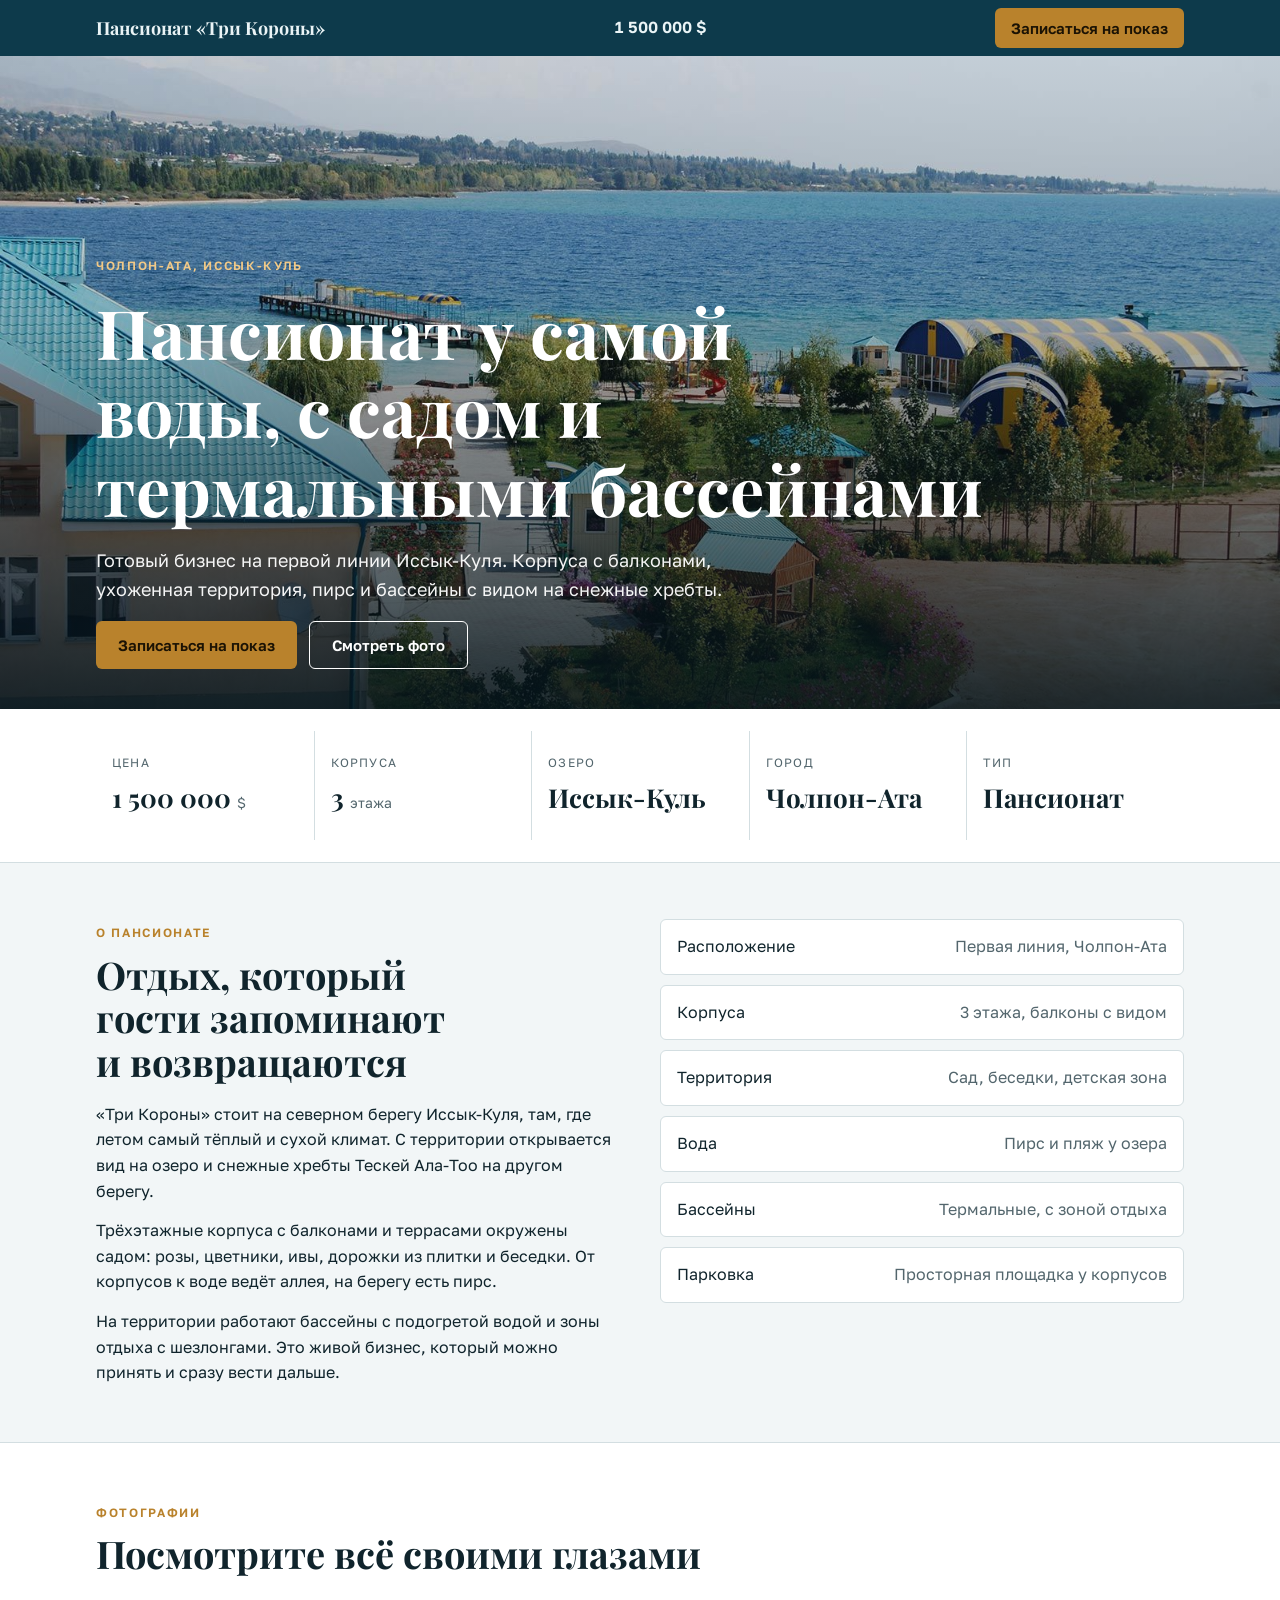
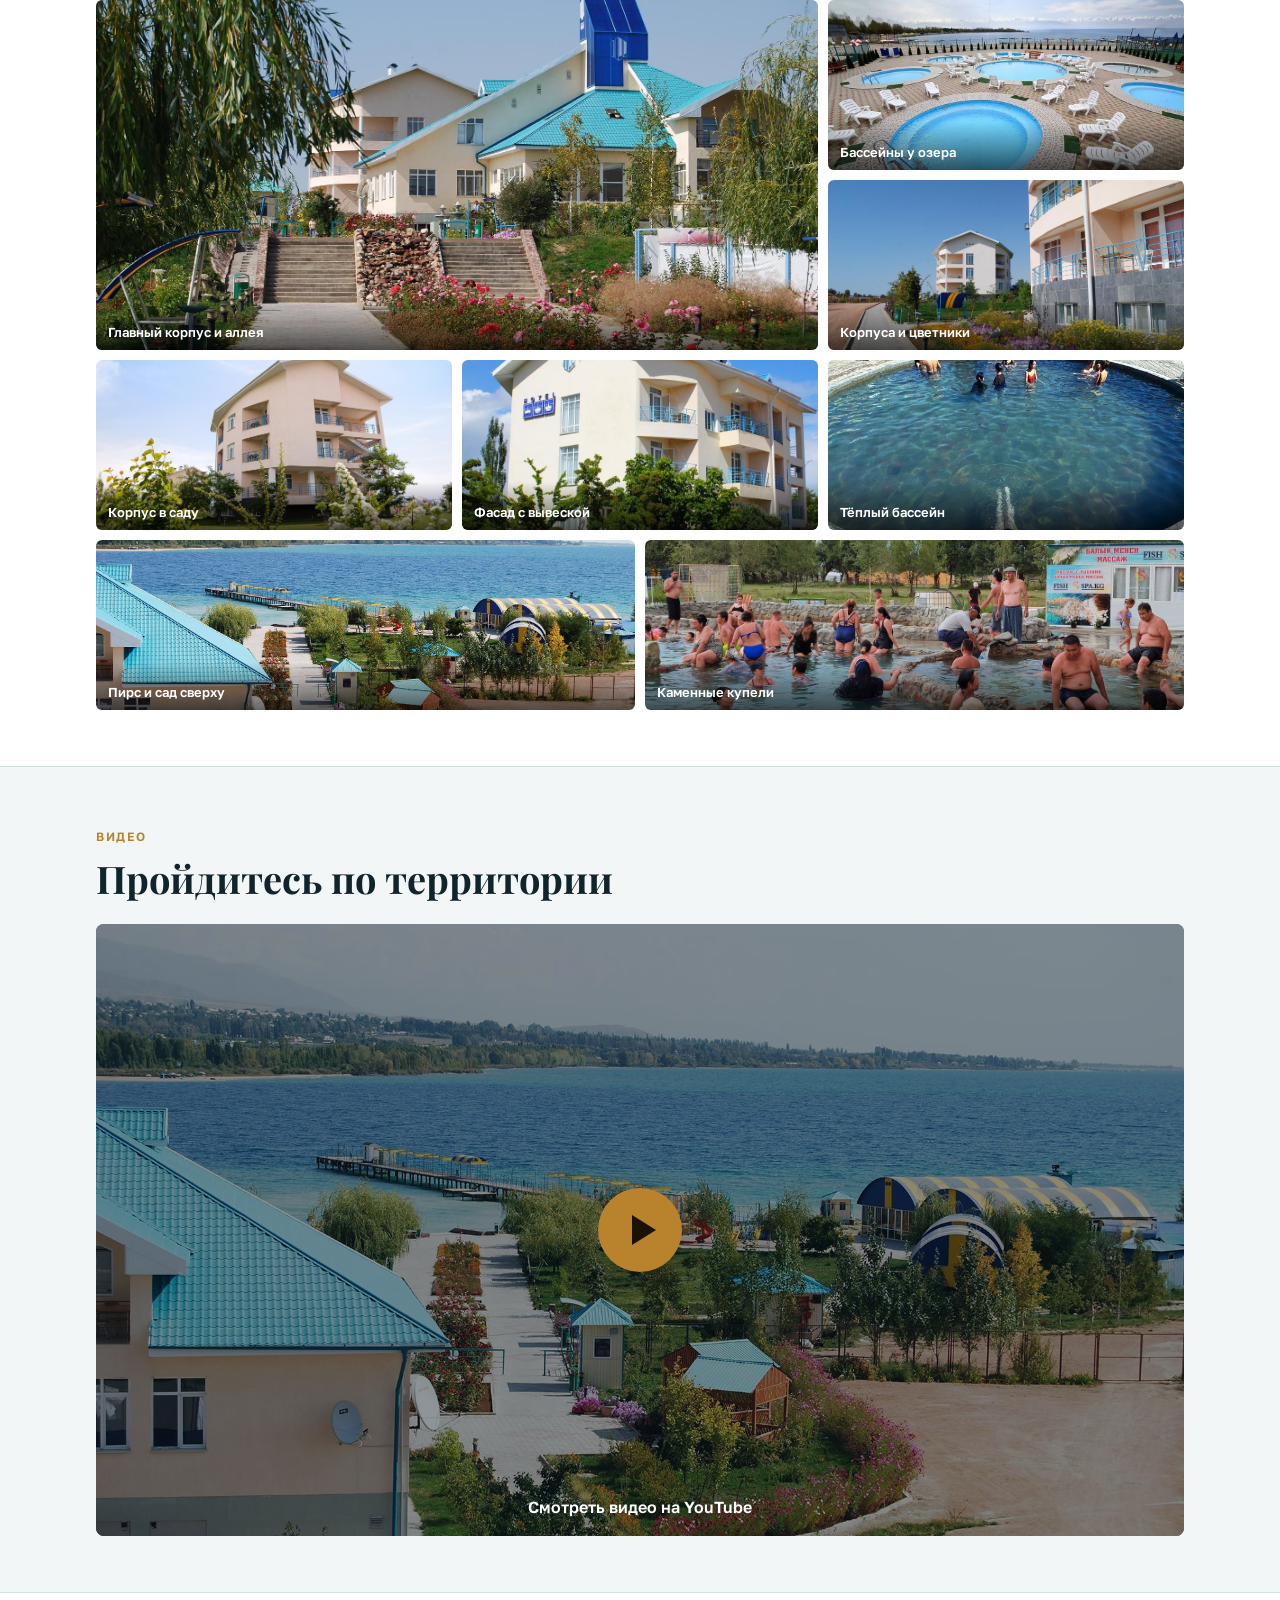
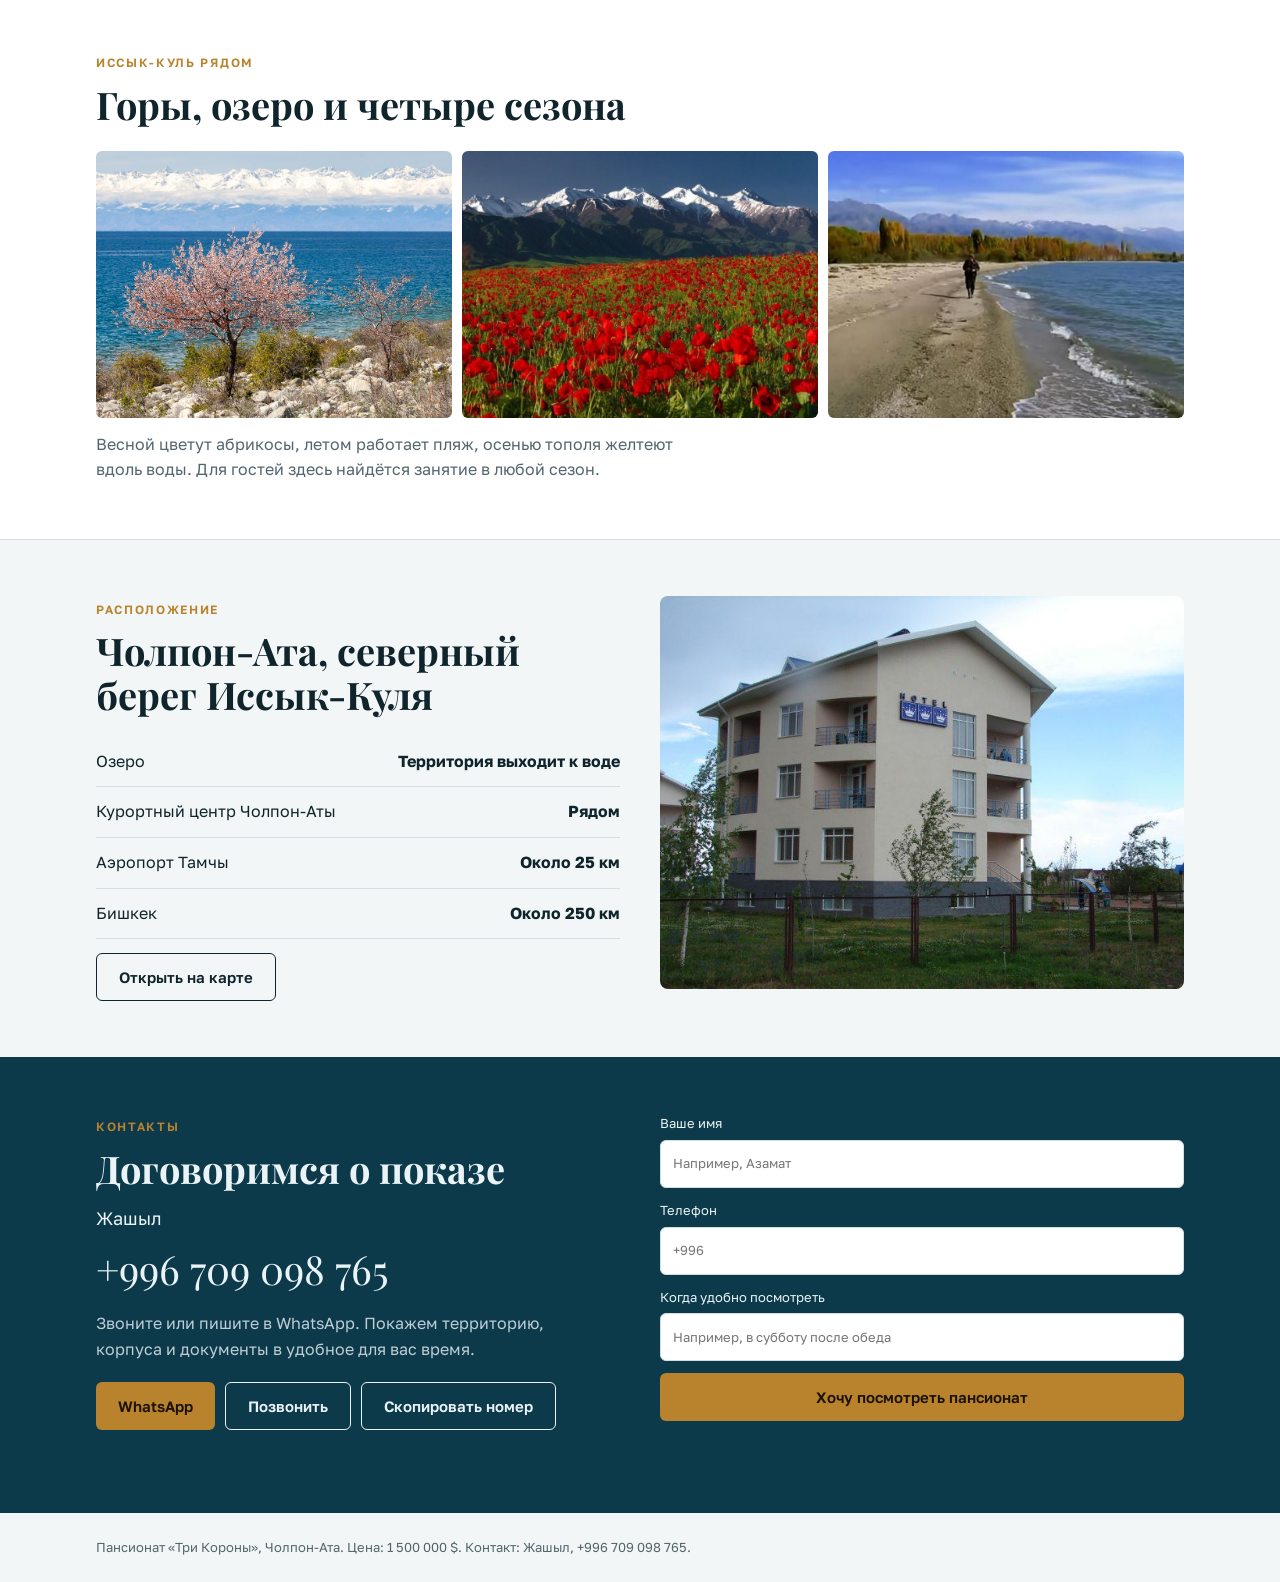
==== commit 12c60035: "Update index.html" ====
--- a/index.html
+++ b/index.html
@@ -1,4 +1,4 @@
-<!doctype html><html><head><meta charset=utf8><meta name=viewport content="width=device-width,initial-scale=1,viewport-fit=cover"><style>:root{color-scheme:light;box-sizing:border-box;padding-top:env(safe-area-inset-top,0px);padding-bottom:env(safe-area-inset-bottom,0px)}html{scroll-padding-top:env(safe-area-inset-top,0px)}body{margin:0;padding:0;font:14px -apple-system,BlinkMacSystemFont,sans-serif;background:#faf9f5;color:#141413}img{max-width:100%}[hidden]:not([hidden=until-found i]){display:none!important}</style></head><body>
+<!doctype html><html><head><meta name="robots" content="noindex, nofollow, noarchive"><meta charset=utf8><meta name=viewport content="width=device-width,initial-scale=1,viewport-fit=cover"><style>:root{color-scheme:light;box-sizing:border-box;padding-top:env(safe-area-inset-top,0px);padding-bottom:env(safe-area-inset-bottom,0px)}html{scroll-padding-top:env(safe-area-inset-top,0px)}body{margin:0;padding:0;font:14px -apple-system,BlinkMacSystemFont,sans-serif;background:#faf9f5;color:#141413}img{max-width:100%}[hidden]:not([hidden=until-found i]){display:none!important}</style></head><body>
 <title>Пансионат Три Короны (Copy)</title>
 <link rel="preconnect" href="https://fonts.googleapis.com">
 <link rel="stylesheet" href="https://fonts.googleapis.com/css2?family=Golos+Text:wght@400;500;600&family=Playfair+Display:wght@500;700&display=swap">
@@ -275,4 +275,4 @@
 })();
 </script>
 
-</body></html>+</body></html>
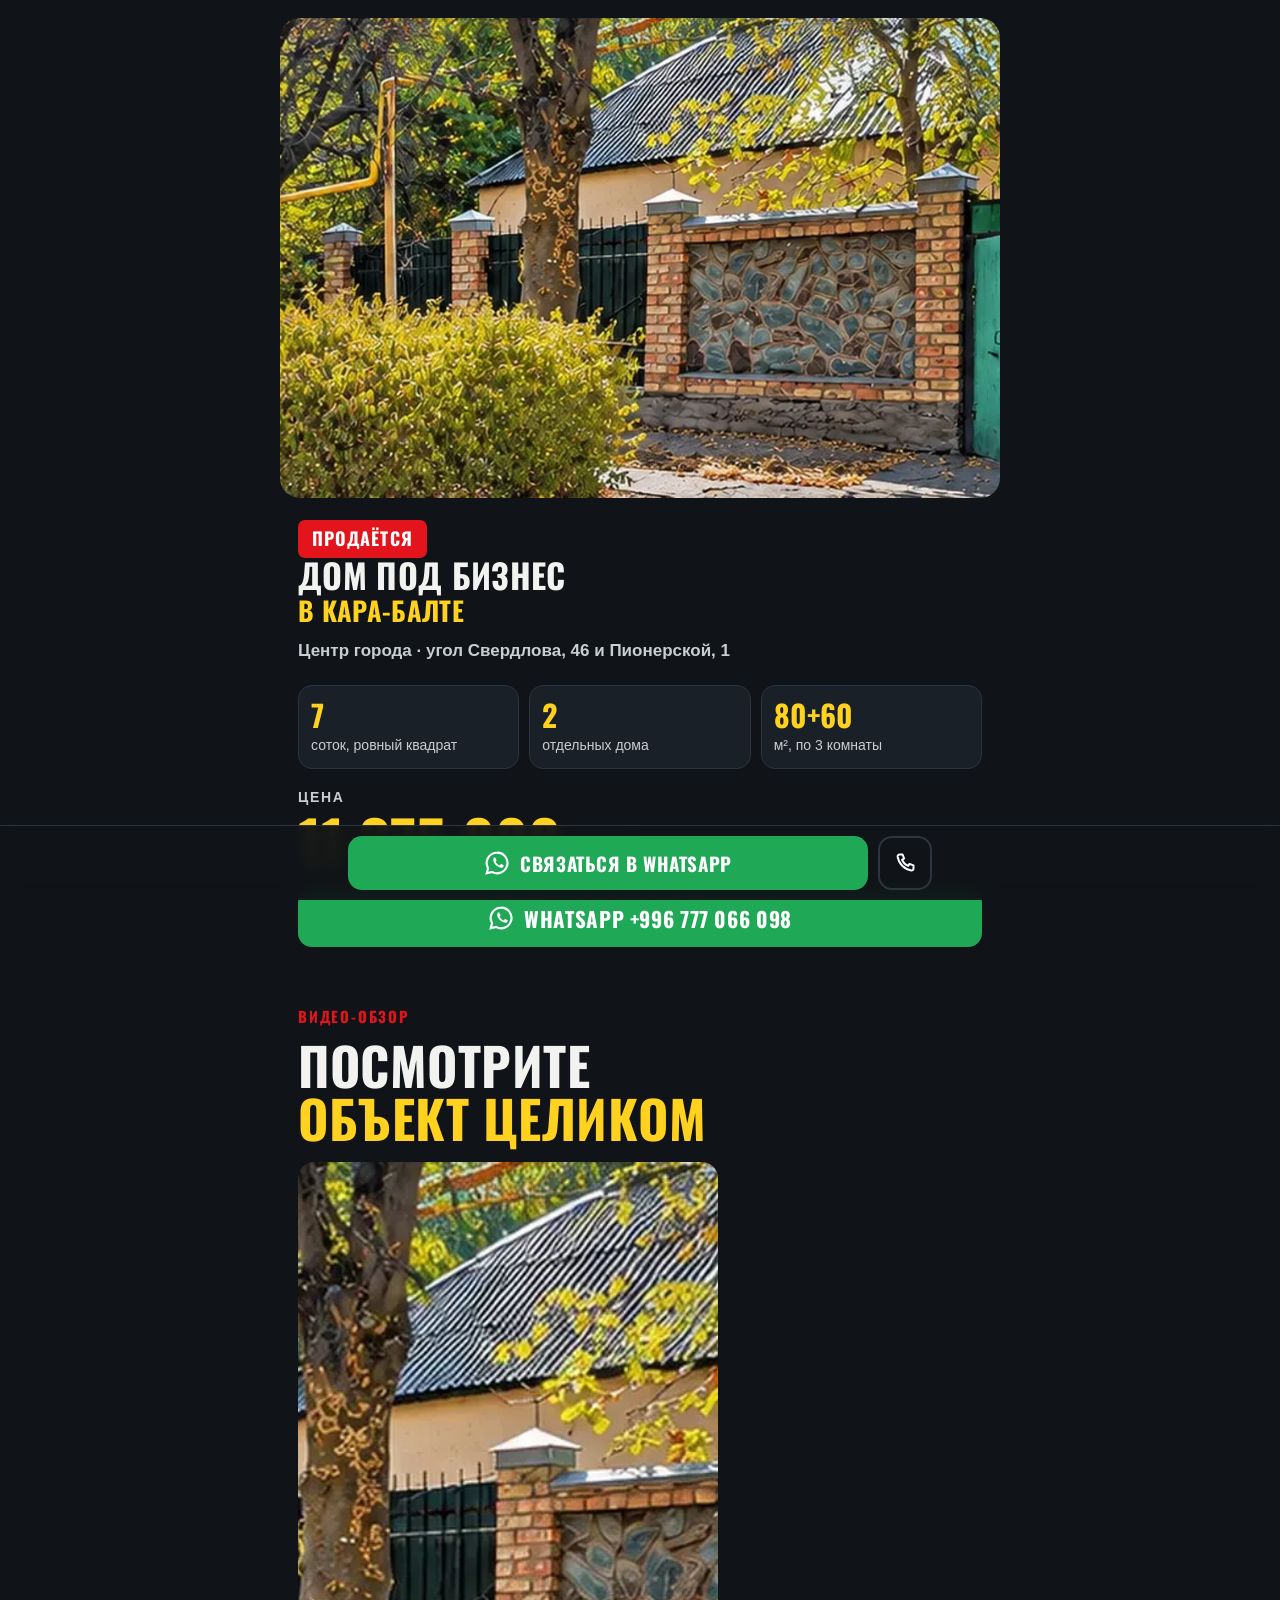
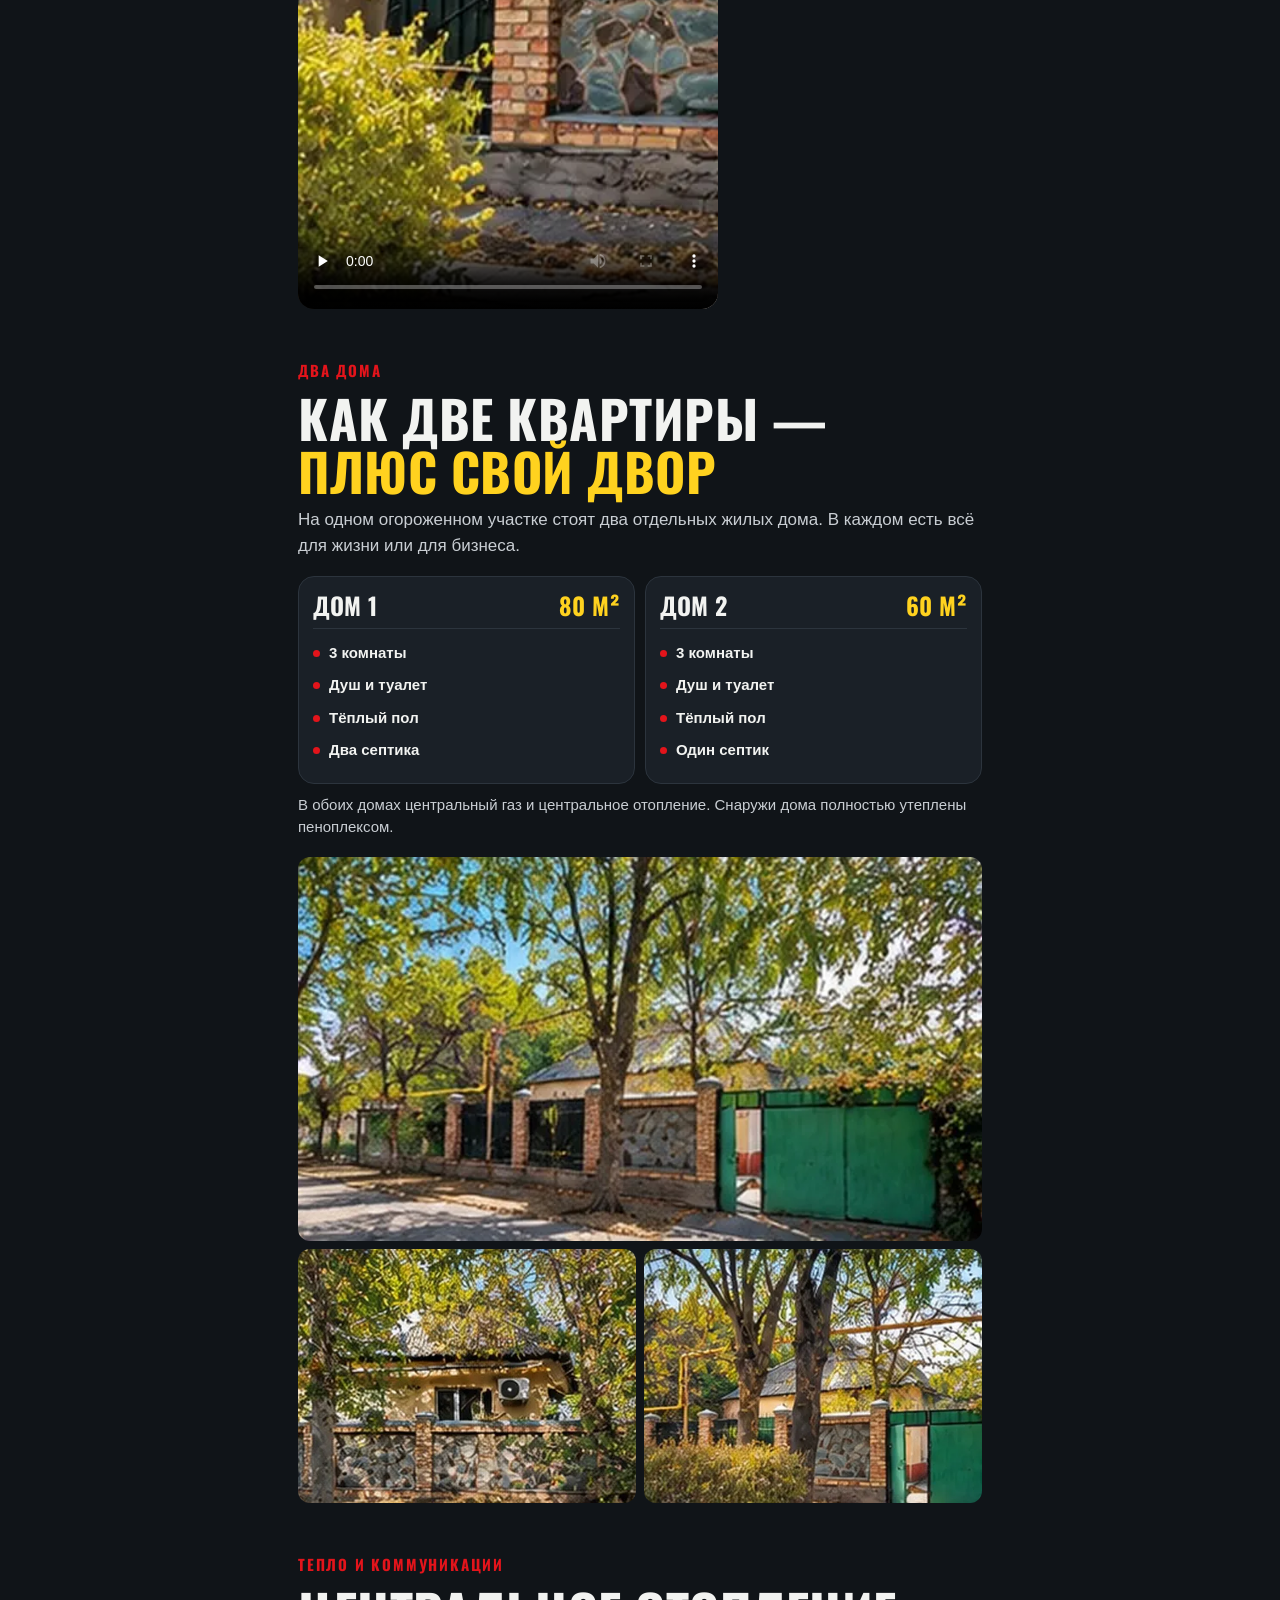
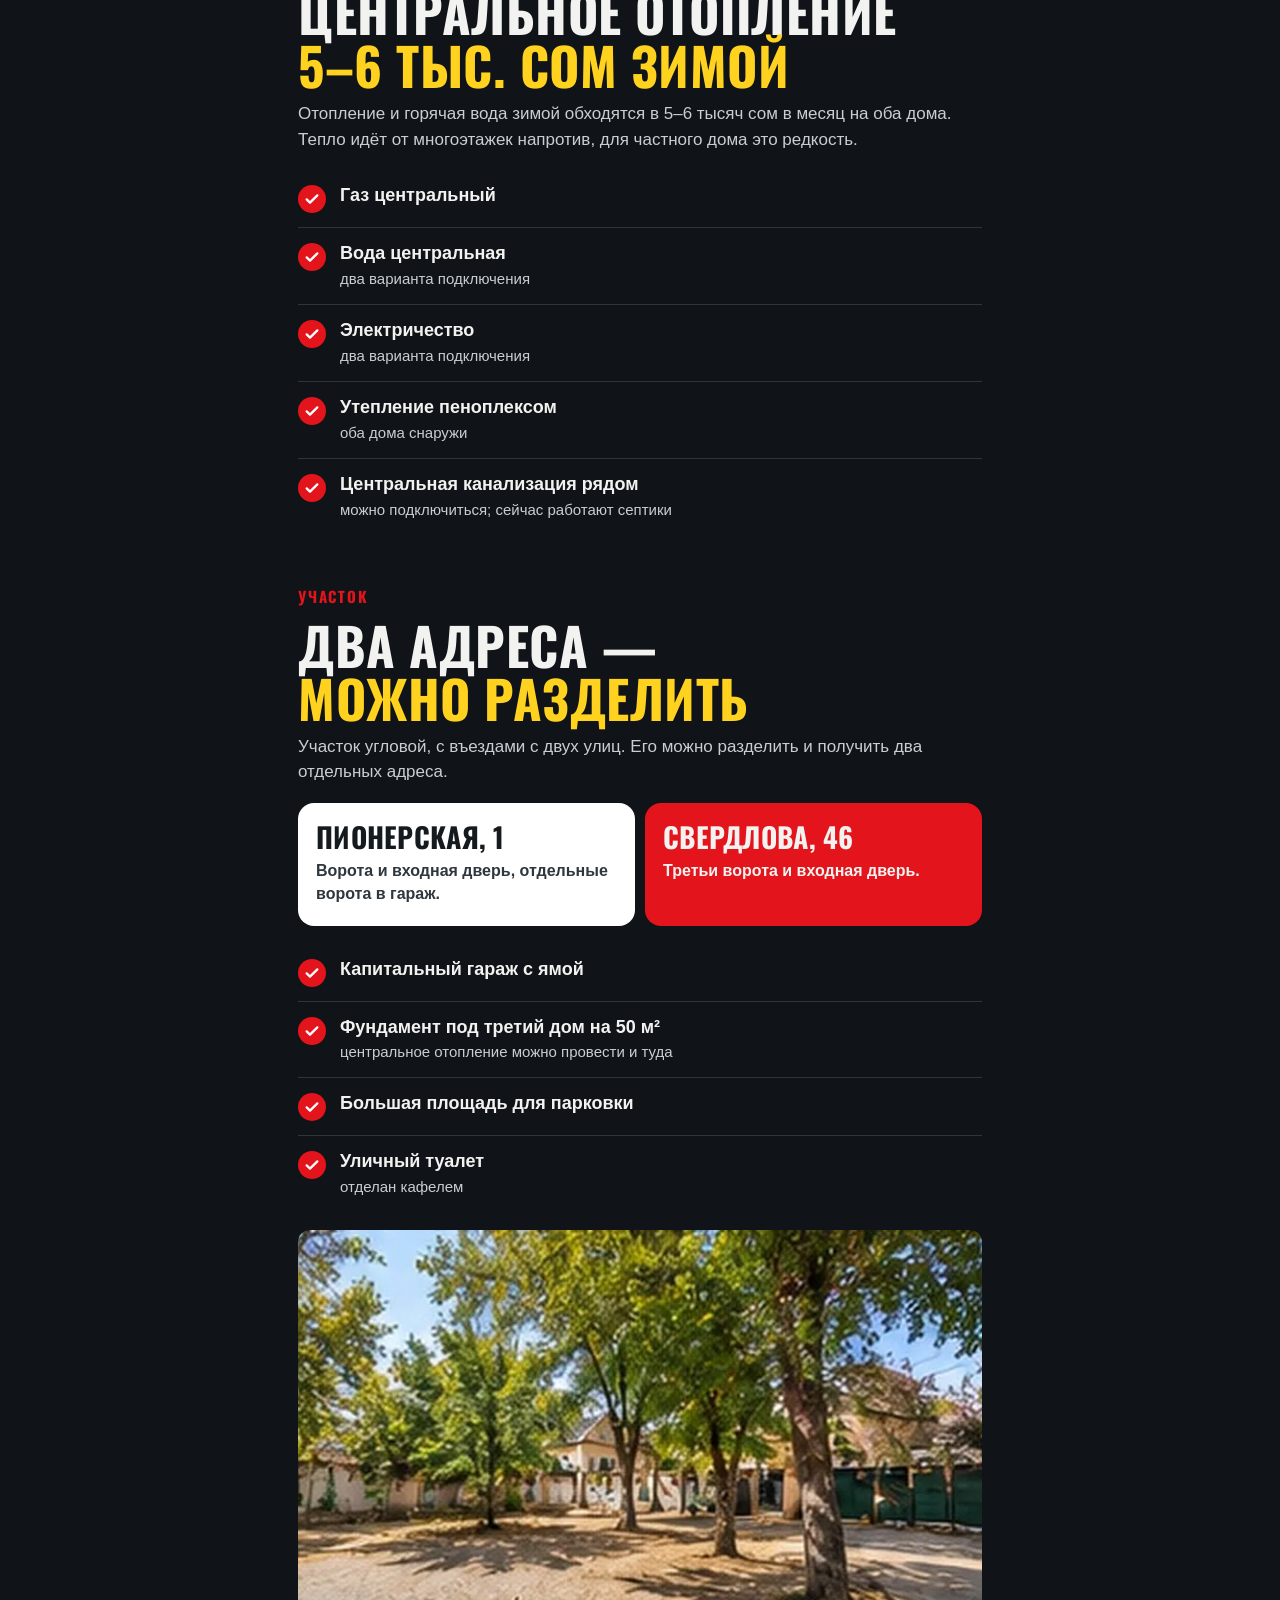
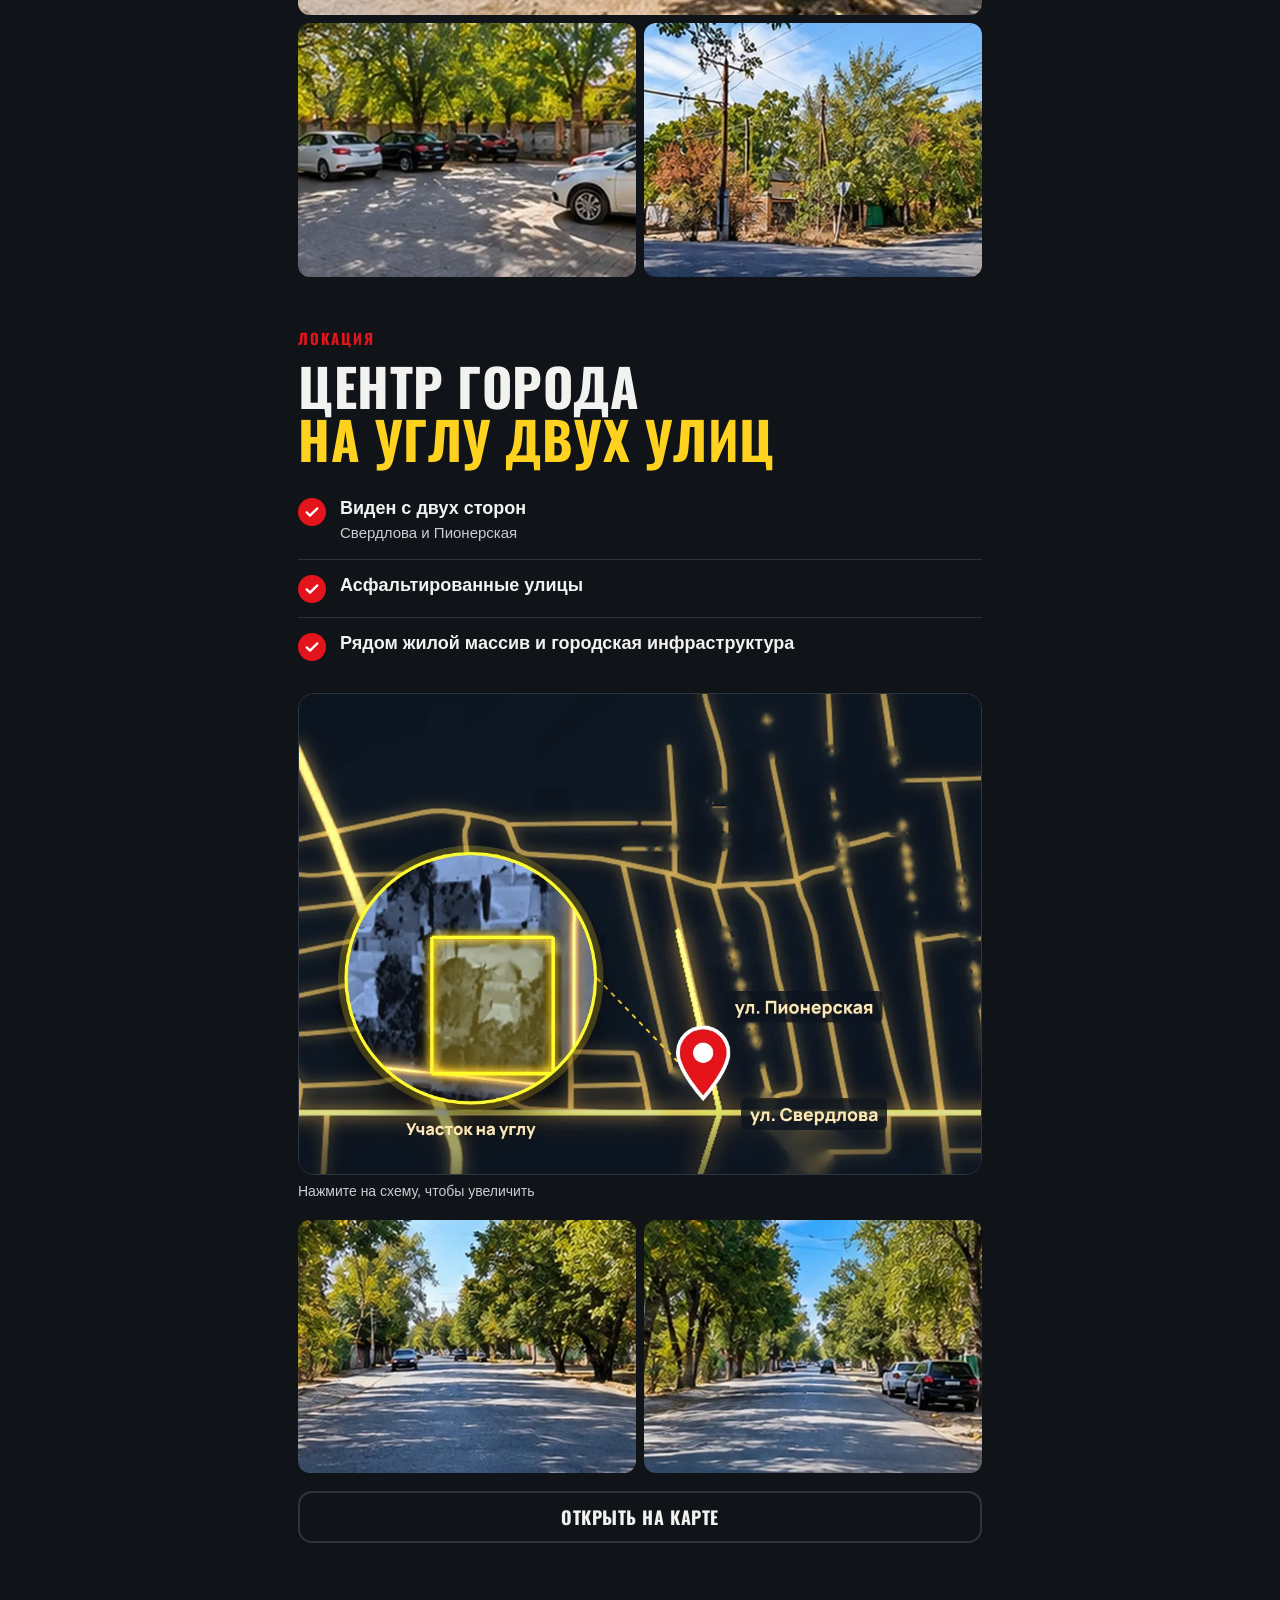
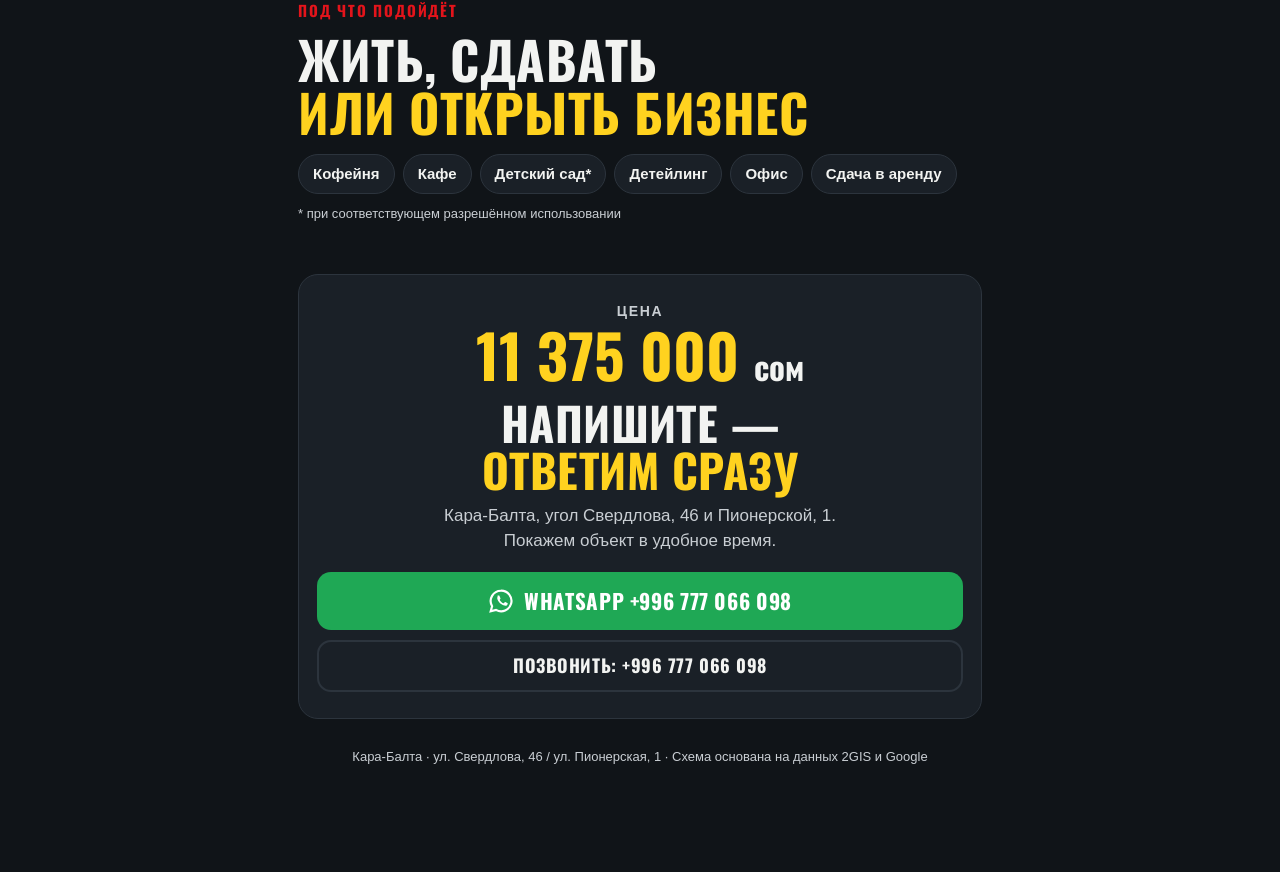
==== commit 0c3a28da: "Add files via upload" ====
--- a/index.html
+++ b/index.html
@@ -1,278 +1,263 @@
-<!doctype html><html><head><meta name="robots" content="noindex, nofollow, noarchive"><meta charset=utf8><meta name=viewport content="width=device-width,initial-scale=1,viewport-fit=cover"><style>:root{color-scheme:light;box-sizing:border-box;padding-top:env(safe-area-inset-top,0px);padding-bottom:env(safe-area-inset-bottom,0px)}html{scroll-padding-top:env(safe-area-inset-top,0px)}body{margin:0;padding:0;font:14px -apple-system,BlinkMacSystemFont,sans-serif;background:#faf9f5;color:#141413}img{max-width:100%}[hidden]:not([hidden=until-found i]){display:none!important}</style></head><body>
-<title>Пансионат Три Короны (Copy)</title>
-<link rel="preconnect" href="https://fonts.googleapis.com">
-<link rel="stylesheet" href="https://fonts.googleapis.com/css2?family=Golos+Text:wght@400;500;600&family=Playfair+Display:wght@500;700&display=swap">
+<!doctype html>
+<html lang="ru">
+<head>
+<meta charset="utf-8">
+<meta name="viewport" content="width=device-width,initial-scale=1,viewport-fit=cover">
+<title>Продаётся дом под бизнес в Кара-Балте — ул. Свердлова, 46</title>
+<meta name="description" content="Угловой участок 7 соток, два дома 80 и 60 м², центральное отопление и газ. Кара-Балта, ул. Свердлова, 46, угол Пионерской. Цена 11 375 000 сом.">
+<meta property="og:title" content="Продаётся дом под бизнес в Кара-Балте">
+<meta property="og:description" content="Угловой участок 7 соток · два дома 80 + 60 м² · центр города. Цена 11 375 000 сом.">
+<meta property="og:image" content="og.jpg">
+<meta property="og:type" content="website">
+<meta name="theme-color" content="#101418">
+<link rel="preload" href="oswald-700.woff2" as="font" type="font/woff2" crossorigin>
+<link rel="preload" href="oswald-700-latin.woff2" as="font" type="font/woff2" crossorigin>
+<link rel="preload" href="hero.webp" as="image">
+
+<!-- Meta Pixel: вставьте сюда код пикселя из Events Manager, если нужна аналитика -->
+
 <style>
-/* Layout: sticky price bar, full-bleed lake photo hero, facts strip, story + features, photo mosaic with viewer, nature strip, location, contact */
-:root{
-  --bg:#f2f6f7; --surface:#ffffff; --fg:#10242c; --muted:#53666d; --line:#d3dee1;
-  --lake:#0d3a4b; --lake-fg:#eaf4f6; --sand:#b9822c; --sand-fg:#1a1204;
-  --f-display:'Playfair Display',Georgia,serif; --f-body:'Golos Text',system-ui,-apple-system,'Segoe UI',sans-serif;
+@font-face{font-family:Oswald;src:url(oswald-700.woff2) format("woff2");font-weight:700;font-display:swap;unicode-range:U+0400-04FF}
+@font-face{font-family:Oswald;src:url(oswald-700-latin.woff2) format("woff2");font-weight:700;font-display:swap;unicode-range:U+0000-00FF,U+2013,U+2014,U+00B2}
+:root{--red:#E3141B;--yel:#FFD21F;--bg:#101418;--card:#1A2027;--line:#2C343D;--txt:#F2F3F1;--sub:#C9CED3;--wa:#1FA855}
+*{box-sizing:border-box;margin:0;padding:0}
+html{-webkit-text-size-adjust:100%}
+body{background:var(--bg);color:var(--txt);font:500 17px/1.5 -apple-system,BlinkMacSystemFont,"Segoe UI",Roboto,Arial,sans-serif;padding-bottom:96px}
+img{display:block;max-width:100%;height:auto}
+a{color:inherit}
+.wrap{max-width:720px;margin:0 auto;padding:0 18px}
+.H{font-family:Oswald,Impact,"Arial Narrow",sans-serif;font-weight:700;text-transform:uppercase;line-height:1.02;letter-spacing:.01em}
+.y{color:var(--yel)}
+.plate{display:inline-block;background:var(--red);color:#fff;font-family:Oswald,Impact,sans-serif;font-weight:700;text-transform:uppercase;letter-spacing:.06em;font-size:18px;padding:5px 14px 6px;border-radius:7px}
+
+/* hero */
+.hero{position:relative}
+.hero img{width:100%;aspect-ratio:3/2;max-height:62vh;object-fit:cover;object-position:45% 60%}
+.hero-txt{padding:22px 0 8px}
+.hero h1{font-size:clamp(44px,12.5vw,84px);margin-top:14px}
+h1 span{display:block;color:var(--yel);font-size:.78em;margin-top:4px}
+.addr{margin-top:14px;font-weight:700;color:var(--sub);font-size:17px}
+
+.facts{display:grid;grid-template-columns:repeat(3,1fr);gap:10px;margin:22px 0 6px}
+.fact{background:var(--card);border:1px solid var(--line);border-radius:14px;padding:14px 12px}
+.fact b{display:block;font-family:Oswald,Impact,sans-serif;font-size:30px;line-height:1;color:var(--yel)}
+.fact small{display:block;margin-top:6px;font-size:14px;color:var(--sub);line-height:1.3}
+
+.btn{display:flex;align-items:center;justify-content:center;gap:10px;width:100%;min-height:58px;border-radius:14px;background:var(--wa);color:#fff;text-decoration:none;font-family:Oswald,Impact,sans-serif;font-weight:700;font-size:21px;text-transform:uppercase;letter-spacing:.03em}
+.btn svg{width:26px;height:26px;flex:none}
+.btn.ghost{background:transparent;border:2px solid var(--line);color:var(--txt);font-size:18px;min-height:52px}
+.cta{margin:18px 0 6px;display:grid;gap:10px}
+
+/* sections */
+section{padding:44px 0 6px}
+.kick{font-family:Oswald,Impact,sans-serif;font-weight:700;font-size:15px;letter-spacing:.12em;text-transform:uppercase;color:var(--red);margin-bottom:10px}
+h2{font-size:clamp(32px,8.5vw,52px)}
+.lead{color:var(--sub);margin-top:10px;font-size:17px}
+
+.pts{list-style:none;margin-top:18px}
+.pts li{display:flex;gap:14px;align-items:flex-start;padding:14px 0;border-bottom:1px solid var(--line)}
+.pts li:last-child{border-bottom:0}
+.ck{flex:none;width:28px;height:28px;border-radius:50%;background:var(--red);display:flex;align-items:center;justify-content:center;margin-top:1px}
+.ck svg{width:16px;height:16px}
+.pts b{display:block;font-weight:700;font-size:18px;line-height:1.3}
+.pts small{display:block;color:var(--sub);font-size:15px;margin-top:2px}
+
+.gal{display:grid;grid-template-columns:1fr 1fr;gap:8px;margin-top:18px}
+.gal img{width:100%;aspect-ratio:4/3;object-fit:cover;border-radius:12px;background:var(--card)}
+.gal .wide{grid-column:1/-1;aspect-ratio:16/9}
+.cap{font-size:14px;color:var(--sub);margin-top:6px}
+
+.map{margin-top:18px;border-radius:16px;overflow:hidden;border:1px solid var(--line)}
+.map img{width:100%;aspect-ratio:1080/760;object-fit:cover}
+
+.two{display:grid;gap:10px;margin-top:18px}
+.box{border-radius:16px;padding:20px 18px}
+.box h3{font-size:28px}
+.box p{margin-top:8px;font-weight:600;font-size:16px;line-height:1.45}
+.box.red{background:var(--red)}
+.box.white{background:#fff;color:#151A1F}
+.box.white p{color:#2E363E}
+.chips{display:flex;flex-wrap:wrap;gap:8px;margin-top:16px}
+.chips span{font-weight:700;font-size:15px;padding:8px 14px;border-radius:999px;background:var(--card);border:1px solid var(--line)}
+.note{font-size:13px;color:var(--sub);margin-top:10px}
+
+.houses{display:grid;grid-template-columns:1fr 1fr;gap:10px;margin-top:18px}
+.house{background:var(--card);border:1px solid var(--line);border-radius:16px;padding:16px 14px}
+.hh{display:flex;justify-content:space-between;align-items:baseline;border-bottom:1px solid var(--line);padding-bottom:10px;margin-bottom:8px}
+.hh b{font-size:24px}.hh span{font-size:24px}
+.house ul{list-style:none}.house li{font-weight:600;font-size:15px;padding:5px 0 5px 16px;position:relative}
+.house li:before{content:"";position:absolute;left:0;top:13px;width:7px;height:7px;border-radius:50%;background:var(--red)}
+.vid{margin-top:18px;border-radius:16px;overflow:hidden;background:#000;max-width:420px}
+.vid video{display:block;width:100%;aspect-ratio:9/16;object-fit:cover}
+.price{margin:18px 0 0}.price small{display:block;font-weight:700;font-size:14px;letter-spacing:.12em;text-transform:uppercase;color:var(--sub)}.price b{display:block;font-family:Oswald,Impact,sans-serif;font-weight:700;font-size:clamp(40px,11vw,60px);line-height:1.05;color:var(--yel)}.price b span{font-size:.55em;color:var(--txt)}
+.final{margin-top:44px;background:var(--card);border:1px solid var(--line);border-radius:20px;padding:26px 18px 20px;text-align:center}
+.final h2{font-size:clamp(30px,8vw,46px)}
+.final p{color:var(--sub);margin:10px 0 18px}
+footer{padding:28px 0 10px;color:var(--sub);font-size:13px;text-align:center}
+
+/* sticky bar */
+.sticky{position:fixed;left:0;right:0;bottom:0;z-index:10;padding:10px 14px calc(10px + env(safe-area-inset-bottom));background:rgba(16,20,24,.94);backdrop-filter:blur(8px);-webkit-backdrop-filter:blur(8px);border-top:1px solid var(--line);display:flex;gap:10px}
+.sticky .btn{min-height:54px;font-size:19px}
+.sticky .call{flex:none;width:54px;min-height:54px;border-radius:14px;border:2px solid var(--line);display:flex;align-items:center;justify-content:center}
+.sticky .call svg{width:24px;height:24px}
+
+@media(min-width:760px){
+  .hero{max-width:720px;margin:18px auto 0;border-radius:20px;overflow:hidden}
+  .two{grid-template-columns:1fr 1fr}
+  .sticky{justify-content:center}.sticky .btn{max-width:520px}
 }
-@media (prefers-color-scheme:dark){:root:not([data-theme="light"]){
-  --bg:#0b1519; --surface:#13222a; --fg:#e7f0f2; --muted:#9bb2b9; --line:#25383f;
-  --lake:#08222c; --lake-fg:#eaf4f6; --sand:#d8a24a; --sand-fg:#1a1204; color-scheme:dark}}
-:root[data-theme="dark"]{
-  --bg:#0b1519; --surface:#13222a; --fg:#e7f0f2; --muted:#9bb2b9; --line:#25383f;
-  --lake:#08222c; --lake-fg:#eaf4f6; --sand:#d8a24a; --sand-fg:#1a1204; color-scheme:dark}
-*{box-sizing:border-box}
-body{background:var(--bg);color:var(--fg);font-family:var(--f-body);font-size:16px;line-height:1.6}
-h1,h2,h3{font-family:var(--f-display);font-weight:700;line-height:1.15;text-wrap:balance;margin:0}
-p{margin:0}
-a{color:inherit}
-img{display:block}
-.wrap{max-width:1120px;margin-inline:auto;padding-inline:16px}
-section{padding-block:56px}
-.eyebrow{font-size:12px;letter-spacing:.14em;text-transform:uppercase;color:var(--sand);font-weight:600}
-h2{font-size:clamp(26px,4vw,38px);margin-top:8px}
-.btn{display:inline-flex;align-items:center;justify-content:center;gap:8px;min-height:48px;padding:0 22px;border-radius:6px;font:600 15px var(--f-body);text-decoration:none;border:0;cursor:pointer;background:var(--sand);color:var(--sand-fg)}
-.btn.ghost{background:transparent;color:inherit;border:1px solid currentColor}
-.btn:focus-visible,a:focus-visible,button:focus-visible,input:focus-visible{outline:3px solid var(--sand);outline-offset:2px}
-
-.bar{position:sticky;top:env(safe-area-inset-top,0px);z-index:5;background:var(--lake);color:var(--lake-fg)}
-.bar .wrap{display:flex;align-items:center;justify-content:space-between;gap:12px;min-height:56px;flex-wrap:wrap;padding-block:6px}
-.bar b{font-family:var(--f-display);font-size:18px}
-.bar .price{font-variant-numeric:tabular-nums;font-weight:600}
-.bar .btn{min-height:40px;padding:0 16px}
-
-.hero{position:relative;color:#fff;background:var(--lake);overflow:hidden}
-.hero img.bg{position:absolute;inset:0;width:100%;height:100%;object-fit:cover}
-.hero::after{content:"";position:absolute;inset:0;background:linear-gradient(to top,rgba(5,20,27,.88),rgba(5,20,27,.25) 60%,rgba(5,20,27,.1))}
-.hero .wrap{position:relative;z-index:1;padding-block:200px 40px;display:grid;gap:18px}
-.hero h1{font-size:clamp(36px,7vw,68px)}
-.hero p.lead{max-width:58ch;font-size:18px;opacity:.95}
-.hero .cta{display:flex;gap:12px;flex-wrap:wrap}
-
-.facts{background:var(--surface);border-bottom:1px solid var(--line)}
-.facts dl{margin:0;display:grid;grid-template-columns:repeat(auto-fit,minmax(150px,1fr))}
-.facts div{padding:22px 16px;border-inline-start:1px solid var(--line)}
-.facts div:first-child{border-inline-start:0}
-.facts dt{font-size:12px;letter-spacing:.1em;text-transform:uppercase;color:var(--muted)}
-.facts dd{margin:4px 0 0;font-family:var(--f-display);font-size:26px;font-weight:700;font-variant-numeric:tabular-nums}
-.facts dd small{font-family:var(--f-body);font-size:14px;font-weight:400;color:var(--muted)}
-
-.story{display:grid;grid-template-columns:1fr 1fr;gap:40px;align-items:start}
-.story .col{min-width:0}
-.story p{max-width:62ch}
-.story p+p{margin-top:14px}
-.feat{list-style:none;margin:0;padding:0;display:grid;gap:10px}
-.feat li{padding:14px 16px;background:var(--surface);border:1px solid var(--line);border-radius:6px;display:flex;justify-content:space-between;gap:12px}
-.feat li span:last-child{color:var(--muted);text-align:right}
-
-.mosaic{display:grid;grid-template-columns:repeat(6,1fr);grid-auto-rows:170px;gap:10px;margin-top:24px}
-.shot{position:relative;border:0;padding:0;border-radius:6px;overflow:hidden;cursor:zoom-in;background:var(--line);min-width:0}
-.shot img{width:100%;height:100%;object-fit:cover}
-.shot span{position:absolute;left:0;right:0;bottom:0;padding:22px 12px 10px;text-align:left;color:#fff;font:600 13px var(--f-body);background:linear-gradient(to top,rgba(0,0,0,.6),transparent)}
-.s1{grid-column:span 4;grid-row:span 2}
-.s2,.s3,.s4,.s5,.s6,.s7,.s8,.s9{grid-column:span 2}
-.s7{grid-column:span 3}.s8{grid-column:span 3}
-
-.video{position:relative;display:grid;place-items:center;margin-top:24px;aspect-ratio:16/9;border-radius:8px;overflow:hidden;background:var(--lake);color:#fff;text-decoration:none}
-.video img{position:absolute;inset:0;width:100%;height:100%;object-fit:cover}
-.video::after{content:"";position:absolute;inset:0;background:rgba(5,20,27,.45)}
-.video .play{position:relative;z-index:1;width:84px;height:84px;border-radius:50%;background:var(--sand);display:grid;place-items:center}
-.video .play::after{content:"";border-inline-start:24px solid var(--sand-fg);border-block:15px solid transparent;margin-inline-start:7px}
-.video .vlabel{position:absolute;z-index:1;left:0;right:0;bottom:16px;text-align:center;font-weight:600}
-.strip{display:grid;grid-template-columns:repeat(3,1fr);gap:10px;margin-top:24px}
-.strip img{width:100%;aspect-ratio:4/3;object-fit:cover;border-radius:6px;cursor:zoom-in}
-
-.place{display:grid;grid-template-columns:1fr 1fr;gap:40px;align-items:start}
-.place ul{list-style:none;margin:20px 0 0;padding:0}
-.place li{display:flex;justify-content:space-between;gap:12px;padding:12px 0;border-bottom:1px solid var(--line)}
-.place li b{font-variant-numeric:tabular-nums;text-align:right}
-.place .col{min-width:0}
-.place .pic{border-radius:8px;overflow:hidden;position:relative}
-.place .pic img{width:100%;aspect-ratio:4/3;object-fit:cover}
-.place .row{margin-top:14px}
-
-.contact{background:var(--lake);color:var(--lake-fg)}
-.contact-grid{display:grid;grid-template-columns:1fr 1fr;gap:40px;align-items:start}
-.contact .col{min-width:0}
-.who{margin-top:14px;font-size:18px}
-.phone{font-family:var(--f-display);font-size:clamp(26px,5vw,40px);margin-top:4px;font-variant-numeric:tabular-nums;user-select:all}
-.contact .sub{color:color-mix(in srgb,var(--lake-fg) 80%,transparent);margin-top:10px;max-width:46ch}
-.row{display:flex;gap:10px;flex-wrap:wrap;margin-top:20px}
-form{display:grid;gap:12px}
-label{font-size:13px;display:grid;gap:6px}
-input{font:inherit;padding:12px;border-radius:6px;border:1px solid var(--line);background:var(--surface);color:var(--fg);min-height:48px;width:100%}
-#msg{min-height:24px;font-size:14px}
-footer{padding-block:24px;font-size:13px;color:var(--muted)}
-
-.lb{position:fixed;inset:0;z-index:20;background:rgba(3,10,13,.94);display:grid;grid-template-rows:1fr auto;padding:16px;padding-top:calc(16px + env(safe-area-inset-top,0px));padding-bottom:calc(16px + env(safe-area-inset-bottom,0px))}
-.lb img{max-width:100%;max-height:100%;margin:auto;object-fit:contain;min-height:0}
-.lb .ctl{display:flex;justify-content:space-between;gap:10px;padding-top:12px}
-.lb button{min-height:44px;min-width:44px;padding:0 16px;border-radius:6px;border:1px solid #ffffff66;background:transparent;color:#fff;font:600 15px var(--f-body);cursor:pointer}
-
-@media (max-width:760px){
-  section{padding-block:40px}
-  .hero .wrap{padding-block:130px 28px}
-  .story,.place,.contact-grid{grid-template-columns:1fr;gap:28px}
-  .mosaic{grid-template-columns:repeat(2,1fr);grid-auto-rows:130px}
-  .s1{grid-column:span 2;grid-row:span 2}
-  .s2,.s3,.s4,.s5,.s6,.s7,.s8,.s9{grid-column:span 1}
-  .strip{grid-template-columns:1fr}
-  .facts div{border-inline-start:0;border-top:1px solid var(--line)}
-}
-@media (prefers-reduced-motion:no-preference){.btn{transition:transform .15s}.btn:hover{transform:translateY(-1px)}}
 </style>
-
-<div class="bar"><div class="wrap">
-  <b>Пансионат «Три Короны»</b>
-  <span class="price">1 500 000 $</span>
-  <a class="btn" href="#kontakty">Записаться на показ</a>
-</div></div>
+</head>
+<body>
+
+<svg width="0" height="0" style="position:absolute" aria-hidden="true"><defs>
+<symbol id="chk" viewBox="0 0 24 24"><path d="M4 12.5l5 5L20 6.5" fill="none" stroke="#fff" stroke-width="3.4" stroke-linecap="round" stroke-linejoin="round"/></symbol>
+<symbol id="wa" viewBox="0 0 24 24"><path d="M12 2.5a9.5 9.5 0 0 0-8.2 14.3L2.5 21.5l4.9-1.3A9.5 9.5 0 1 0 12 2.5z" fill="none" stroke="#fff" stroke-width="2"/><path d="M8.6 7.6c.3-.6.6-.6.9-.6h.6c.2 0 .4 0 .6.5l.8 1.9c.1.2.1.4 0 .6l-.5.7c-.1.2-.2.3 0 .6.4.8 1.6 2.2 3.1 2.8.3.1.4.1.6-.1l.7-.9c.2-.2.4-.2.6-.1l1.8.9c.3.1.4.2.4.4 0 .9-.6 1.8-1.5 2-1.9.4-6.5-1.6-8-5.9-.4-1.2 0-2.3.4-2.8z" fill="#fff"/></symbol>
+<symbol id="tel" viewBox="0 0 24 24"><path d="M6.6 3.5h3l1.5 4-2 1.3a11 11 0 0 0 6.1 6.1l1.3-2 4 1.5v3a2 2 0 0 1-2.2 2A16.5 16.5 0 0 1 4.6 5.7a2 2 0 0 1 2-2.2z" fill="none" stroke="#fff" stroke-width="2" stroke-linejoin="round"/></symbol>
+</defs></svg>
 
 <header class="hero">
-  <img class="bg" src="img/p01.jpg" alt="Пансионат «Три Короны» на берегу Иссык-Куля, вид с высоты на пирс и сад" width="1600" height="1063">
-  <div class="wrap">
-    <span class="eyebrow" style="color:#f1c987">Чолпон-Ата, Иссык-Куль</span>
-    <h1>Пансионат у самой воды, с садом и термальными бассейнами</h1>
-    <p class="lead">Готовый бизнес на первой линии Иссык-Куля. Корпуса с балконами, ухоженная территория, пирс и бассейны с видом на снежные хребты.</p>
+  <img src="hero.webp" width="1200" height="900" alt="Дом на ул. Свердлова, 46 в Кара-Балте — фасад и ворота" fetchpriority="high">
+</header>
+
+<main class="wrap">
+  <div class="hero-txt">
+    <span class="plate">Продаётся</span>
+    <h1 class="H">Дом под бизнес<span>в Кара-Балте</span></h1>
+    <div class="addr">Центр города · угол Свердлова, 46 и Пионерской, 1</div>
+
+    <div class="facts">
+      <div class="fact"><b>7</b><small>соток, ровный квадрат</small></div>
+      <div class="fact"><b>2</b><small>отдельных дома</small></div>
+      <div class="fact"><b>80+60</b><small>м², по 3 комнаты</small></div>
+    </div>
+
+    <div class="price"><small>Цена</small><b>11 375 000 <span>сом</span></b></div>
+
     <div class="cta">
-      <a class="btn" href="#kontakty">Записаться на показ</a>
-      <a class="btn ghost" href="#foto">Смотреть фото</a>
+      <a class="btn js-wa" href="https://wa.me/996777066098"><svg><use href="#wa"/></svg>WhatsApp +996 777 066 098</a>
     </div>
   </div>
-</header>
-
-<div class="facts"><div class="wrap">
-  <dl>
-    <div><dt>Цена</dt><dd>1 500 000 <small>$</small></dd></div>
-    <div><dt>Корпуса</dt><dd>3 <small>этажа</small></dd></div>
-    <div><dt>Озеро</dt><dd>Иссык-Куль</dd></div>
-    <div><dt>Город</dt><dd>Чолпон-Ата</dd></div>
-    <div><dt>Тип</dt><dd>Пансионат</dd></div>
-  </dl>
-</div></div>
-
-<section><div class="wrap story">
-  <div class="col">
-    <span class="eyebrow">О пансионате</span>
-    <h2>Отдых, который гости запоминают и возвращаются</h2>
-    <p style="margin-top:18px">«Три Короны» стоит на северном берегу Иссык-Куля, там, где летом самый тёплый и сухой климат. С территории открывается вид на озеро и снежные хребты Тескей Ала-Тоо на другом берегу.</p>
-    <p>Трёхэтажные корпуса с балконами и террасами окружены садом: розы, цветники, ивы, дорожки из плитки и беседки. От корпусов к воде ведёт аллея, на берегу есть пирс.</p>
-    <p>На территории работают бассейны с подогретой водой и зоны отдыха с шезлонгами. Это живой бизнес, который можно принять и сразу вести дальше.</p>
+
+  <section id="video" hidden>
+    <div class="kick">Видео-обзор</div>
+    <h2 class="H">Посмотрите<br><span class="y">объект целиком</span></h2>
+    <div class="vid"><video src="video.mp4" poster="hero.webp" controls playsinline preload="none"></video></div>
+  </section>
+
+  <section>
+    <div class="kick">Два дома</div>
+    <h2 class="H">Как две квартиры —<br><span class="y">плюс свой двор</span></h2>
+    <p class="lead">На одном огороженном участке стоят два отдельных жилых дома. В каждом есть всё для жизни или для бизнеса.</p>
+    <div class="houses">
+      <div class="house">
+        <div class="hh"><b class="H">Дом 1</b><span class="H y">80 м²</span></div>
+        <ul>
+          <li>3 комнаты</li><li>Душ и туалет</li><li>Тёплый пол</li><li>Два септика</li>
+        </ul>
+      </div>
+      <div class="house">
+        <div class="hh"><b class="H">Дом 2</b><span class="H y">60 м²</span></div>
+        <ul>
+          <li>3 комнаты</li><li>Душ и туалет</li><li>Тёплый пол</li><li>Один септик</li>
+        </ul>
+      </div>
+    </div>
+    <p class="note" style="font-size:15px">В обоих домах центральный газ и центральное отопление. Снаружи дома полностью утеплены пеноплексом.</p>
+    <div class="gal">
+      <img class="wide" src="gate1.webp" width="800" height="447" loading="lazy" alt="Фасад и забор со стороны улицы">
+      <img src="ac.webp" width="800" height="447" loading="lazy" alt="Один из домов">
+      <img src="gate2.webp" width="800" height="447" loading="lazy" alt="Ворота и вход">
+    </div>
+  </section>
+
+  <section>
+    <div class="kick">Тепло и коммуникации</div>
+    <h2 class="H">Центральное отопление<br><span class="y">5–6 тыс. сом зимой</span></h2>
+    <p class="lead">Отопление и горячая вода зимой обходятся в 5–6 тысяч сом в месяц на оба дома. Тепло идёт от многоэтажек напротив, для частного дома это редкость.</p>
+    <ul class="pts">
+      <li><span class="ck"><svg><use href="#chk"/></svg></span><div><b>Газ центральный</b></div></li>
+      <li><span class="ck"><svg><use href="#chk"/></svg></span><div><b>Вода центральная</b><small>два варианта подключения</small></div></li>
+      <li><span class="ck"><svg><use href="#chk"/></svg></span><div><b>Электричество</b><small>два варианта подключения</small></div></li>
+      <li><span class="ck"><svg><use href="#chk"/></svg></span><div><b>Утепление пеноплексом</b><small>оба дома снаружи</small></div></li>
+      <li><span class="ck"><svg><use href="#chk"/></svg></span><div><b>Центральная канализация рядом</b><small>можно подключиться; сейчас работают септики</small></div></li>
+    </ul>
+  </section>
+
+  <section>
+    <div class="kick">Участок</div>
+    <h2 class="H">Два адреса —<br><span class="y">можно разделить</span></h2>
+    <p class="lead">Участок угловой, с въездами с двух улиц. Его можно разделить и получить два отдельных адреса.</p>
+    <div class="two">
+      <div class="box white"><h3 class="H">Пионерская, 1</h3><p>Ворота и входная дверь, отдельные ворота в гараж.</p></div>
+      <div class="box red"><h3 class="H">Свердлова, 46</h3><p>Третьи ворота и входная дверь.</p></div>
+    </div>
+    <ul class="pts">
+      <li><span class="ck"><svg><use href="#chk"/></svg></span><div><b>Капитальный гараж с ямой</b></div></li>
+      <li><span class="ck"><svg><use href="#chk"/></svg></span><div><b>Фундамент под третий дом на 50 м²</b><small>центральное отопление можно провести и туда</small></div></li>
+      <li><span class="ck"><svg><use href="#chk"/></svg></span><div><b>Большая площадь для парковки</b></div></li>
+      <li><span class="ck"><svg><use href="#chk"/></svg></span><div><b>Уличный туалет</b><small>отделан кафелем</small></div></li>
+    </ul>
+    <div class="gal">
+      <img class="wide" src="yard.webp" width="800" height="401" loading="lazy" alt="Двор">
+      <img src="park.webp" width="800" height="401" loading="lazy" alt="Место для парковки">
+      <img src="corner.webp" width="800" height="469" loading="lazy" alt="Угол Свердлова и Пионерской">
+    </div>
+  </section>
+
+  <section>
+    <div class="kick">Локация</div>
+    <h2 class="H">Центр города<br><span class="y">на углу двух улиц</span></h2>
+    <ul class="pts">
+      <li><span class="ck"><svg><use href="#chk"/></svg></span><div><b>Виден с двух сторон</b><small>Свердлова и Пионерская</small></div></li>
+      <li><span class="ck"><svg><use href="#chk"/></svg></span><div><b>Асфальтированные улицы</b></div></li>
+      <li><span class="ck"><svg><use href="#chk"/></svg></span><div><b>Рядом жилой массив и городская инфраструктура</b></div></li>
+    </ul>
+    <a class="map" href="map-full.webp" style="display:block"><img src="map.webp" width="1080" height="760" loading="lazy" alt="Схема: участок на углу улиц Свердлова и Пионерской, Кара-Балта"></a>
+    <p class="cap">Нажмите на схему, чтобы увеличить</p>
+    <div class="gal">
+      <img src="svd.webp" width="800" height="471" loading="lazy" alt="Улица Свердлова">
+      <img src="pio.webp" width="800" height="455" loading="lazy" alt="Улица Пионерская">
+    </div>
+    <div class="cta"><a class="btn ghost" href="https://www.google.com/maps/search/?api=1&query=%D0%9A%D0%B0%D1%80%D0%B0-%D0%91%D0%B0%D0%BB%D1%82%D0%B0%2C%20%D1%83%D0%BB.%20%D0%A1%D0%B2%D0%B5%D1%80%D0%B4%D0%BB%D0%BE%D0%B2%D0%B0%2C%2046" target="_blank" rel="noopener">Открыть на карте</a></div>
+  </section>
+
+  <section>
+    <div class="kick">Под что подойдёт</div>
+    <h2 class="H">Жить, сдавать<br><span class="y">или открыть бизнес</span></h2>
+    <div class="chips"><span>Кофейня</span><span>Кафе</span><span>Детский сад*</span><span>Детейлинг</span><span>Офис</span><span>Сдача в аренду</span></div>
+    <p class="note">* при соответствующем разрешённом использовании</p>
+  </section>
+
+  <div class="final">
+    <div class="price" style="text-align:center;margin:0"><small>Цена</small><b>11 375 000 <span>сом</span></b></div>
+    <h2 class="H" style="margin-top:14px">Напишите —<br><span class="y">ответим сразу</span></h2>
+    <p>Кара-Балта, угол Свердлова, 46 и Пионерской, 1.<br>Покажем объект в удобное время.</p>
+    <div class="cta">
+      <a class="btn js-wa" href="https://wa.me/996777066098"><svg><use href="#wa"/></svg>WhatsApp +996 777 066 098</a>
+      <a class="btn ghost" href="tel:+996777066098">Позвонить: +996 777 066 098</a>
+    </div>
   </div>
-  <div class="col">
-    <ul class="feat">
-      <li><span>Расположение</span><span>Первая линия, Чолпон-Ата</span></li>
-      <li><span>Корпуса</span><span>3 этажа, балконы с видом</span></li>
-      <li><span>Территория</span><span>Сад, беседки, детская зона</span></li>
-      <li><span>Вода</span><span>Пирс и пляж у озера</span></li>
-      <li><span>Бассейны</span><span>Термальные, с зоной отдыха</span></li>
-      <li><span>Парковка</span><span>Просторная площадка у корпусов</span></li>
-    </ul>
-  </div>
-</div></section>
-
-<section id="foto" style="background:var(--surface);border-block:1px solid var(--line)"><div class="wrap">
-  <span class="eyebrow">Фотографии</span>
-  <h2>Посмотрите всё своими глазами</h2>
-  <div class="mosaic" id="mosaic">
-    <button class="shot s1" type="button" data-src="img/p10.jpg"><img src="img/p10.jpg" alt="Главный корпус и лестница среди роз" loading="lazy"><span>Главный корпус и аллея</span></button>
-    <button class="shot s2" type="button" data-src="img/p07.jpg"><img src="img/p07.jpg" alt="Бассейны с шезлонгами на берегу" loading="lazy"><span>Бассейны у озера</span></button>
-    <button class="shot s3" type="button" data-src="img/p12.jpg"><img src="img/p12.jpg" alt="Корпуса с балконами и цветники" loading="lazy"><span>Корпуса и цветники</span></button>
-    <button class="shot s4" type="button" data-src="img/p13.jpg"><img src="img/p13.jpg" alt="Трёхэтажный корпус среди зелени" loading="lazy"><span>Корпус в саду</span></button>
-    <button class="shot s5" type="button" data-src="img/p14.jpg"><img src="img/p14.jpg" alt="Фасад с вывеской Hotel и тремя коронами" loading="lazy"><span>Фасад с вывеской</span></button>
-    <button class="shot s6" type="button" data-src="img/p06.jpg"><img src="img/p06.jpg" alt="Круглый бассейн с тёплой водой" loading="lazy"><span>Тёплый бассейн</span></button>
-    <button class="shot s7" type="button" data-src="img/p11.jpg"><img src="img/p11.jpg" alt="Вид сверху на пирс, сад и озеро" loading="lazy"><span>Пирс и сад сверху</span></button>
-    <button class="shot s8" type="button" data-src="img/p08.jpg"><img src="img/p08.jpg" alt="Каменные термальные купели" loading="lazy"><span>Каменные купели</span></button>
-  </div>
-</div></section>
-
-<section><div class="wrap">
-  <span class="eyebrow">Видео</span>
-  <h2>Пройдитесь по территории</h2>
-  <a class="video" href="https://youtu.be/B7dQ6_oWpOc" target="_blank" rel="noopener" aria-label="Смотреть видео о пансионате на YouTube">
-    <img src="img/p11.jpg" alt="" loading="lazy">
-    <span class="play" aria-hidden="true"></span>
-    <span class="vlabel">Смотреть видео на YouTube</span>
-  </a>
-</div></section>
-
-<section style="background:var(--surface);border-block:1px solid var(--line)"><div class="wrap">
-  <span class="eyebrow">Иссык-Куль рядом</span>
-  <h2>Горы, озеро и четыре сезона</h2>
-  <div class="strip">
-    <img src="img/p02.jpg" alt="Цветущий абрикос на берегу и снежные горы за озером" loading="lazy">
-    <img src="img/p03.jpg" alt="Поле маков и снежные вершины" loading="lazy">
-    <img src="img/p05.jpg" alt="Осенний берег озера и золотые тополя" loading="lazy">
-  </div>
-  <p class="note" style="margin-top:14px;color:var(--muted);max-width:62ch">Весной цветут абрикосы, летом работает пляж, осенью тополя желтеют вдоль воды. Для гостей здесь найдётся занятие в любой сезон.</p>
-</div></section>
-
-<section><div class="wrap place">
-  <div class="col">
-    <span class="eyebrow">Расположение</span>
-    <h2>Чолпон-Ата, северный берег Иссык-Куля</h2>
-    <ul>
-      <li><span>Озеро</span><b>Территория выходит к воде</b></li>
-      <li><span>Курортный центр Чолпон-Аты</span><b>Рядом</b></li>
-      <li><span>Аэропорт Тамчы</span><b>Около 25 км</b></li>
-      <li><span>Бишкек</span><b>Около 250 км</b></li>
-    </ul>
-    <div class="row"><a class="btn ghost" href="https://share.google/OxZrK7laZuf3dKpyy" style="color:var(--fg)">Открыть на карте</a></div>
-  </div>
-  <div class="col pic"><img src="img/p09.jpg" alt="Корпус пансионата с вывеской Hotel" loading="lazy"></div>
-</div></section>
-
-<section class="contact" id="kontakty"><div class="wrap contact-grid">
-  <div class="col">
-    <span class="eyebrow">Контакты</span>
-    <h2>Договоримся о показе</h2>
-    <p class="who">Жашыл</p>
-    <p class="phone" id="phone">+996 709 098 765</p>
-    <p class="sub">Звоните или пишите в WhatsApp. Покажем территорию, корпуса и документы в удобное для вас время.</p>
-    <div class="row">
-      <a class="btn" href="https://wa.me/996709098765">WhatsApp</a>
-      <a class="btn ghost" href="tel:+996709098765">Позвонить</a>
-      <button class="btn ghost" id="copy" type="button">Скопировать номер</button>
-    </div>
-  </div>
-  <div class="col">
-    <form id="lead">
-      <label for="name">Ваше имя<input id="name" autocomplete="name" placeholder="Например, Азамат"></label>
-      <label for="tel">Телефон<input id="tel" type="tel" autocomplete="tel" placeholder="+996"></label>
-      <label for="when">Когда удобно посмотреть<input id="when" placeholder="Например, в субботу после обеда"></label>
-      <button class="btn" type="submit">Хочу посмотреть пансионат</button>
-      <p id="msg" role="status"></p>
-    </form>
-  </div>
-</div></section>
-
-<footer><div class="wrap">Пансионат «Три Короны», Чолпон-Ата. Цена: 1 500 000 $. Контакт: Жашыл, +996 709 098 765.</div></footer>
-
-<div class="lb" id="lb" hidden>
-  <img id="lbimg" alt="">
-  <div class="ctl"><button type="button" id="prev">‹ Назад</button><button type="button" id="close">Закрыть</button><button type="button" id="next">Вперёд ›</button></div>
+
+  <footer>Кара-Балта · ул. Свердлова, 46 / ул. Пионерская, 1 · Схема основана на данных 2GIS и Google</footer>
+</main>
+
+<div class="sticky">
+  <a class="btn js-wa" href="https://wa.me/996777066098"><svg><use href="#wa"/></svg>Связаться в WhatsApp</a>
+  <a class="call" href="tel:+996777066098" aria-label="Позвонить"><svg><use href="#tel"/></svg></a>
 </div>
 
 <script>
+// Видео: показываем блок, только если файл video.mp4 лежит рядом
+(function(){var v=document.querySelector('#video video');fetch('video.mp4',{method:'HEAD'}).then(function(r){if(r.ok)document.getElementById('video').hidden=false}).catch(function(){});})();
+// Предзаполненное сообщение — запускает автоответ с ценой
 (function(){
-  var shots=[].slice.call(document.querySelectorAll('.shot,.strip img'));
-  var srcs=shots.map(function(e){return e.getAttribute('data-src')||e.getAttribute('src')});
-  var lb=document.getElementById('lb'), im=document.getElementById('lbimg'), cur=0;
-  function show(i){cur=(i+srcs.length)%srcs.length;im.src=srcs[cur];im.alt=''}
-  shots.forEach(function(e,i){e.addEventListener('click',function(){show(i);lb.hidden=false;document.getElementById('close').focus()})});
-  document.getElementById('close').onclick=function(){lb.hidden=true};
-  document.getElementById('prev').onclick=function(){show(cur-1)};
-  document.getElementById('next').onclick=function(){show(cur+1)};
-  document.addEventListener('keydown',function(e){
-    if(lb.hidden)return;
-    if(e.key==='Escape')lb.hidden=true;
-    if(e.key==='ArrowLeft')show(cur-1);
-    if(e.key==='ArrowRight')show(cur+1);
-  });
-  document.getElementById('lead').addEventListener('submit',function(e){
-    e.preventDefault();
-    document.getElementById('msg').textContent='Заявка на этой странице пока никуда не отправляется. Позвоните или напишите в WhatsApp, чтобы договориться о показе.';
-  });
-  document.getElementById('copy').addEventListener('click',function(){
-    var t=document.getElementById('phone').textContent,b=this;
-    function sel(){var r=document.createRange();r.selectNodeContents(document.getElementById('phone'));var s=getSelection();s.removeAllRanges();s.addRange(r)}
-    try{navigator.clipboard.writeText(t).then(function(){b.textContent='Скопировано';setTimeout(function(){b.textContent='Скопировать номер'},1800)},sel)}catch(x){sel()}
+  var t=encodeURIComponent('Здравствуйте! Интересует дом под бизнес в Кара-Балте, ул. Свердлова, 46. Хочу узнать подробнее и договориться о просмотре.');
+  document.querySelectorAll('.js-wa').forEach(function(a){
+    a.href='https://wa.me/996777066098?text='+t;
+    a.addEventListener('click',function(){ if(window.fbq) fbq('track','Contact'); });
   });
 })();
 </script>
-
-</body></html>
+</body>
+</html>
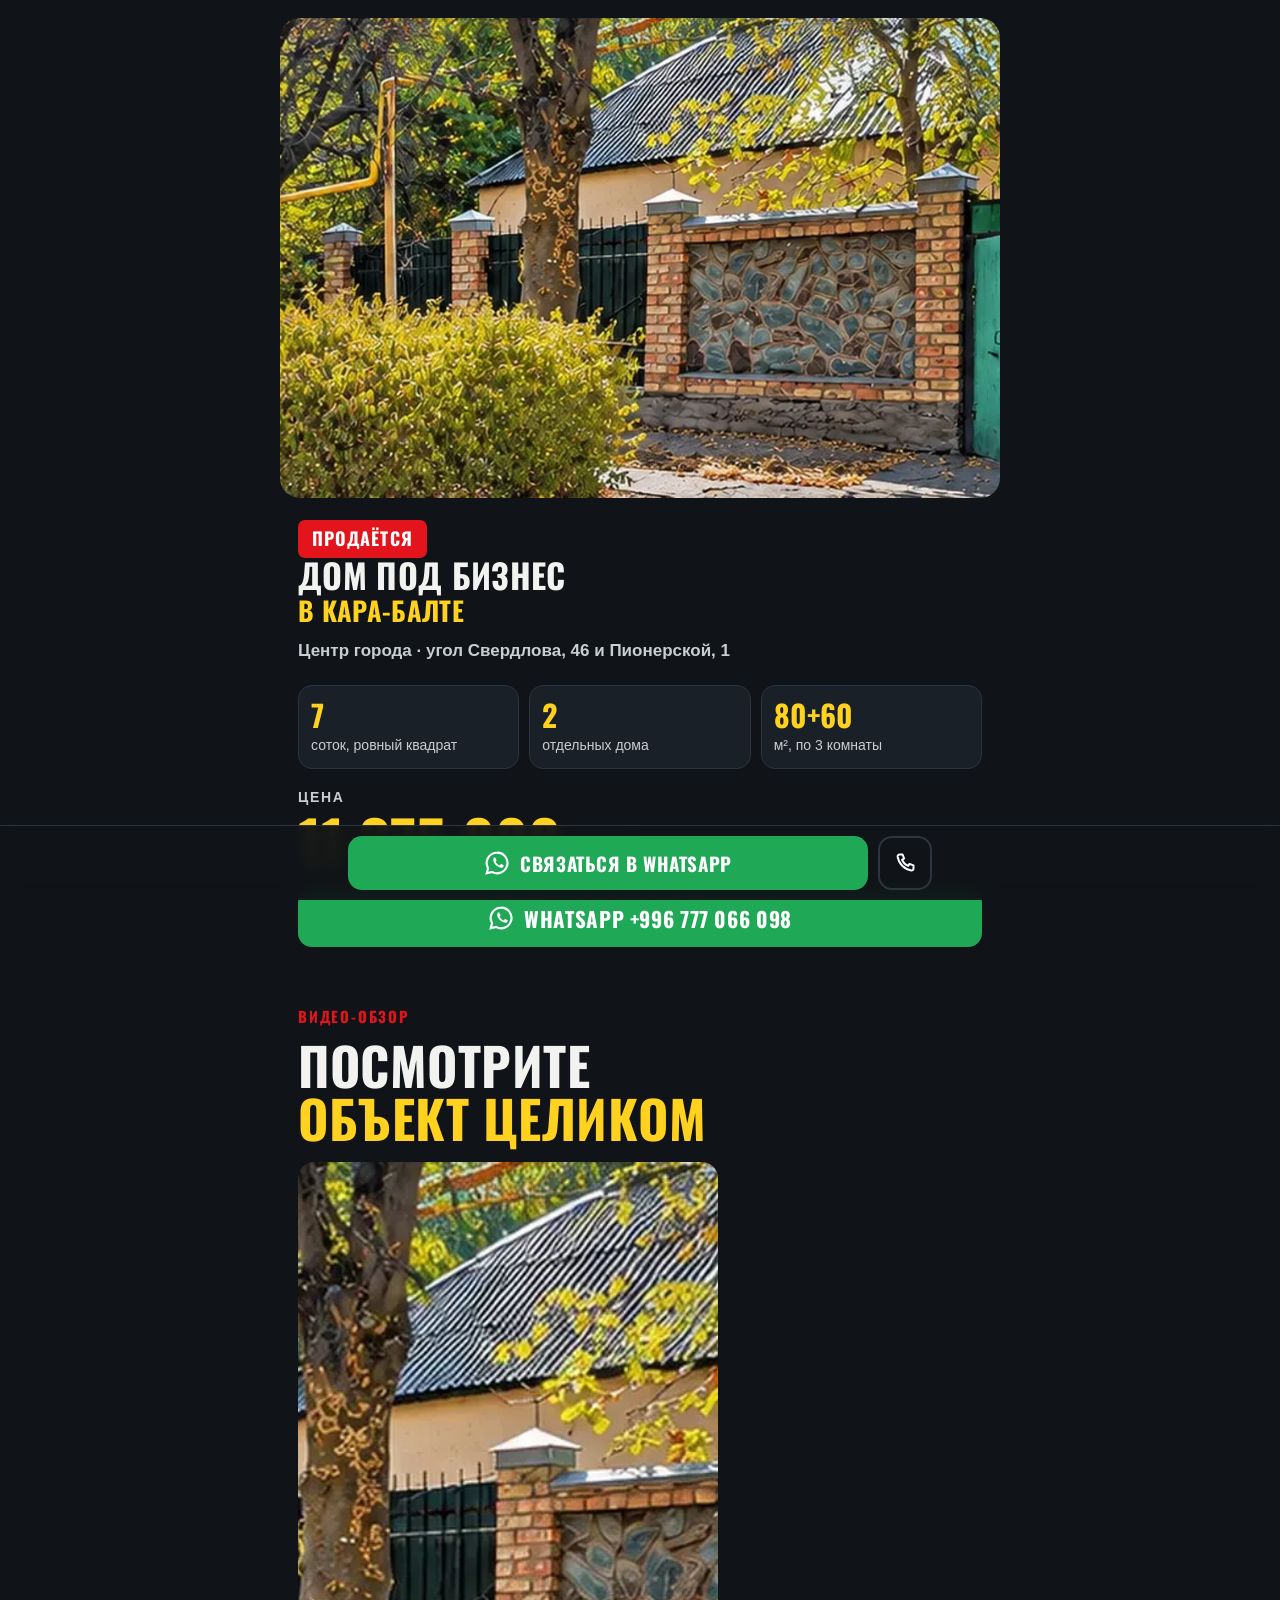
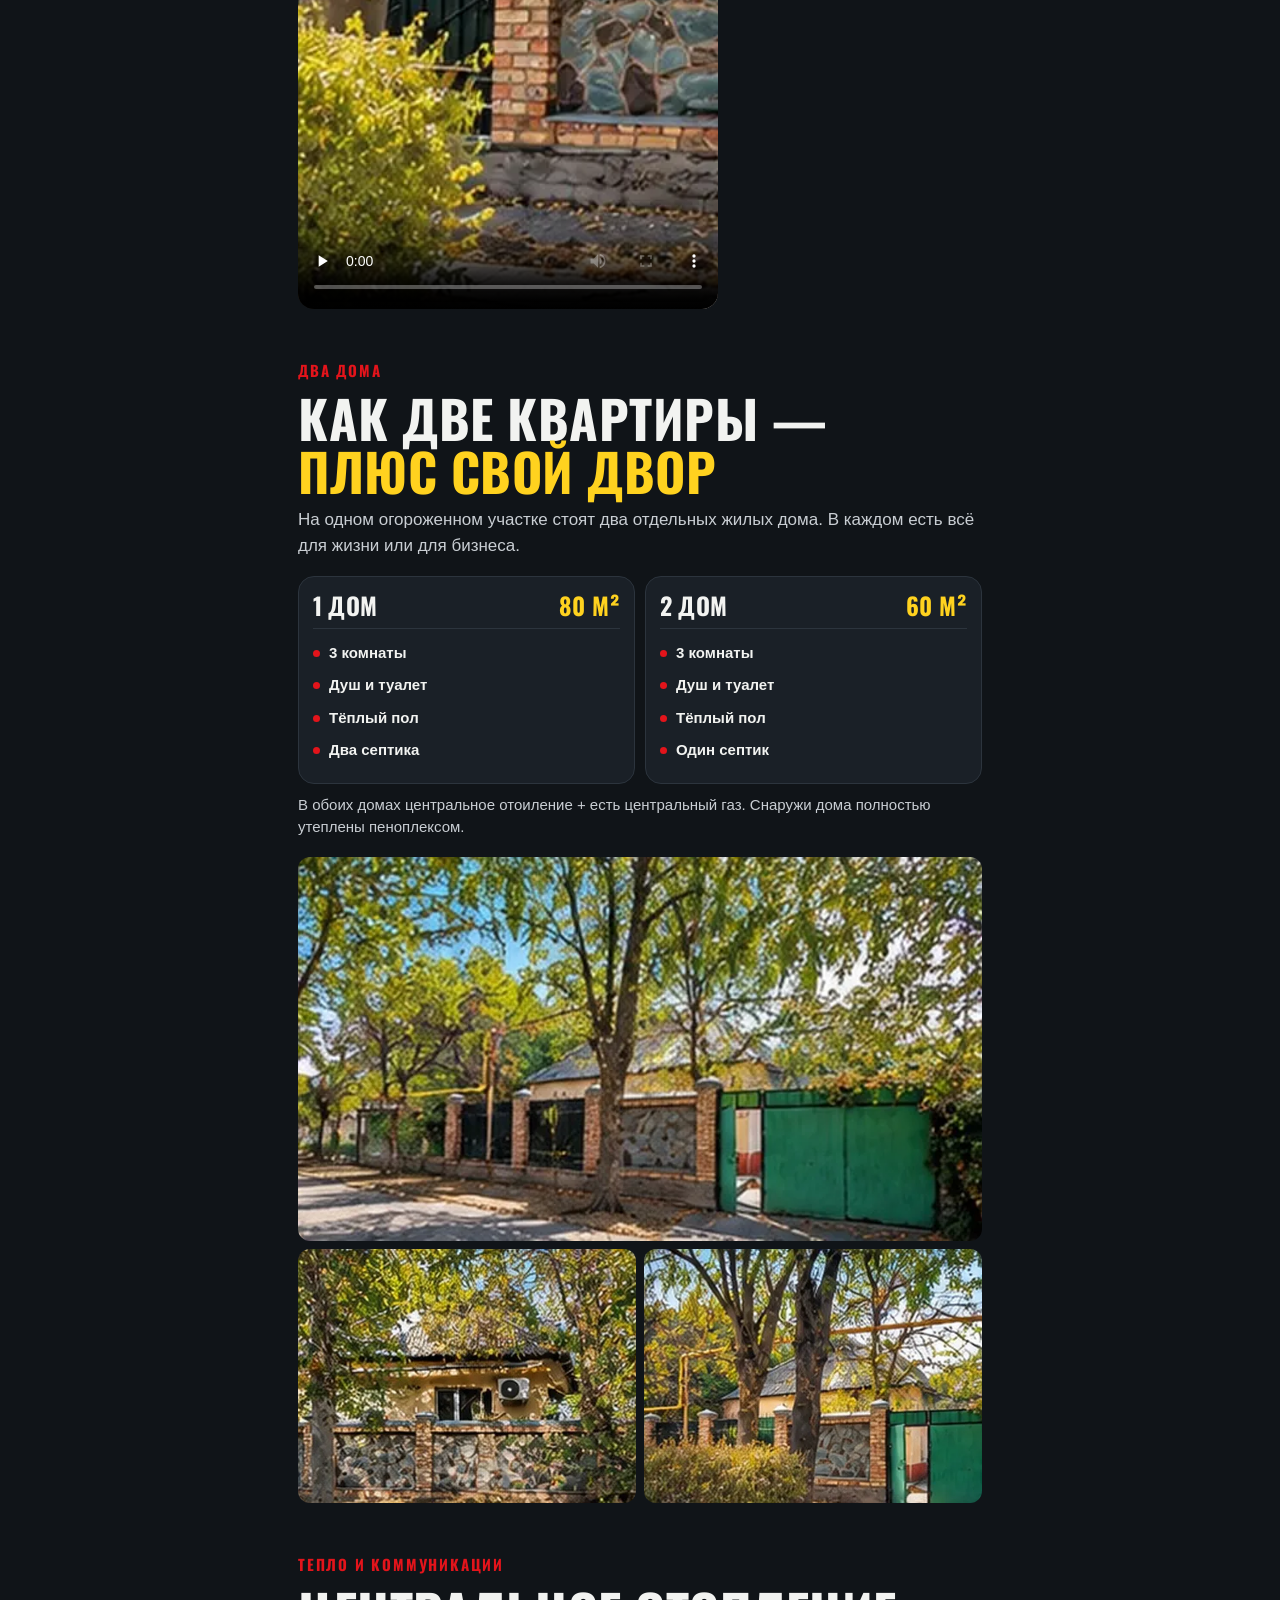
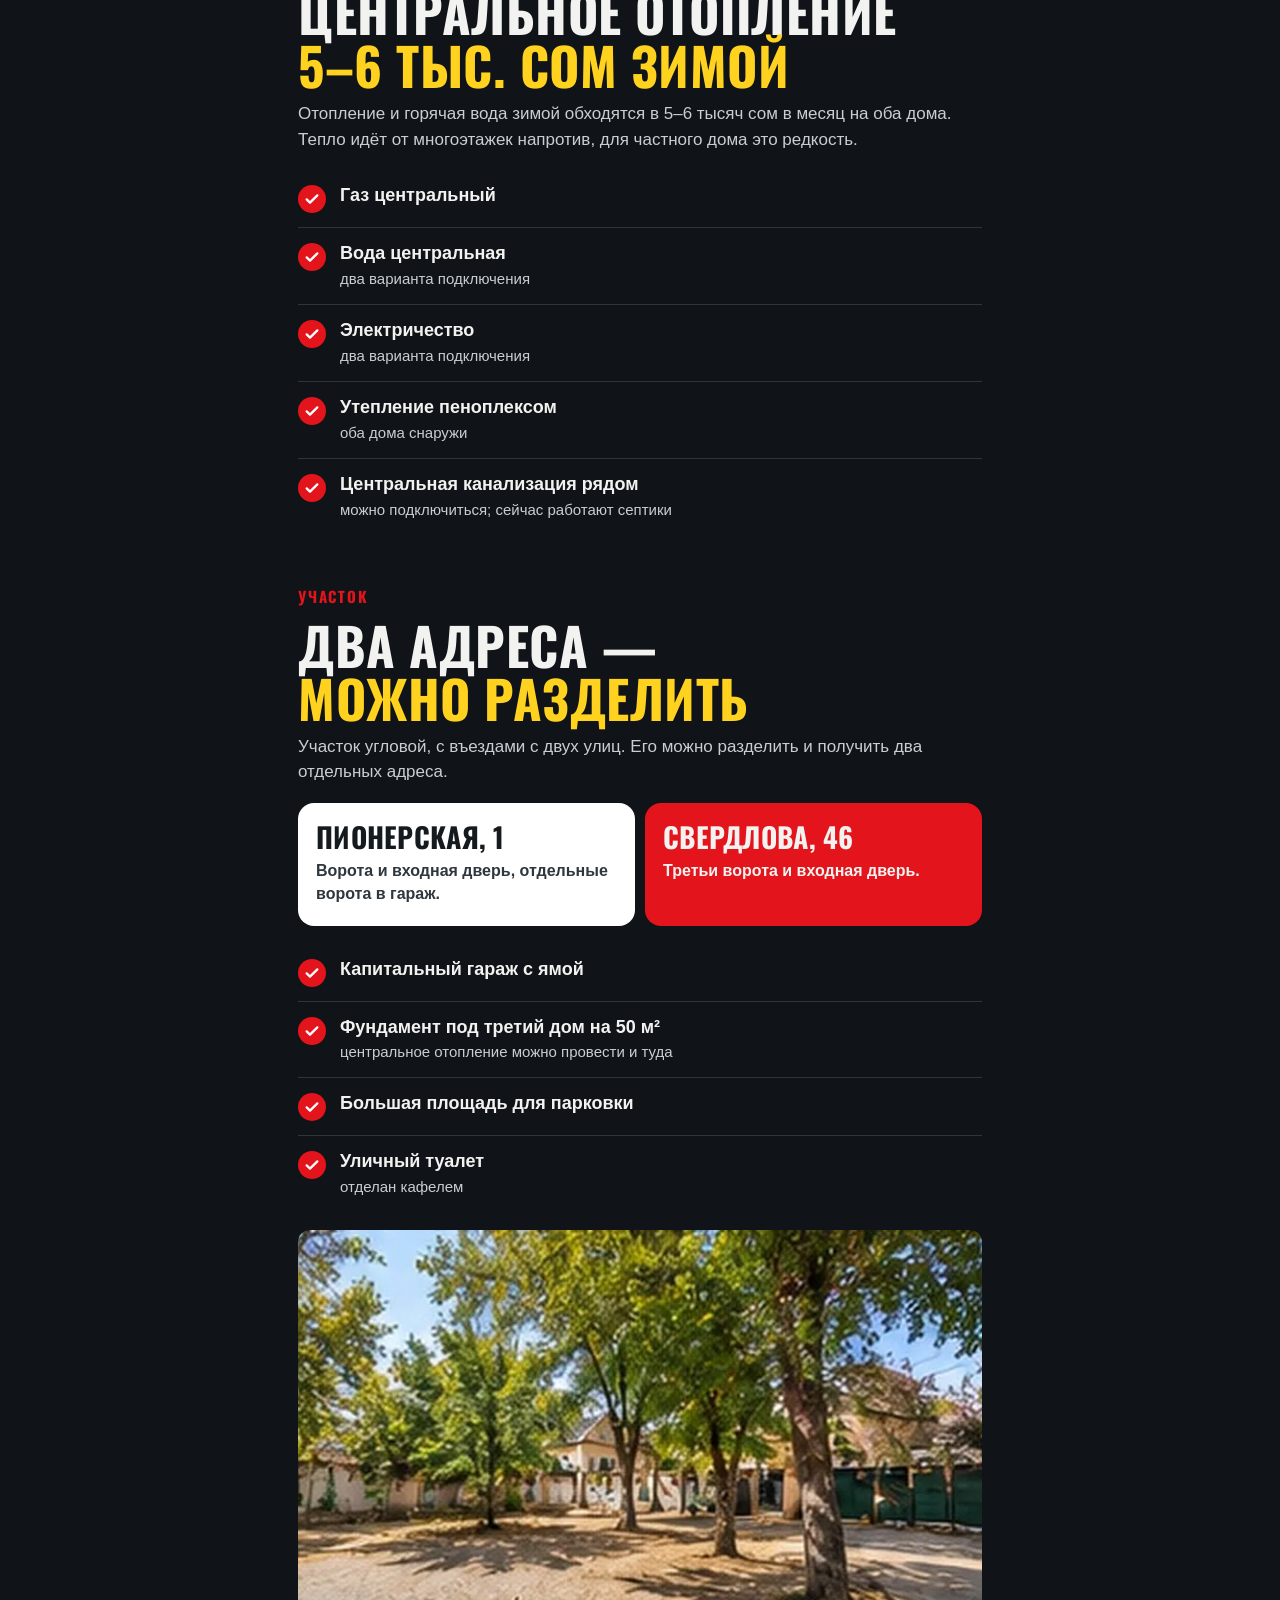
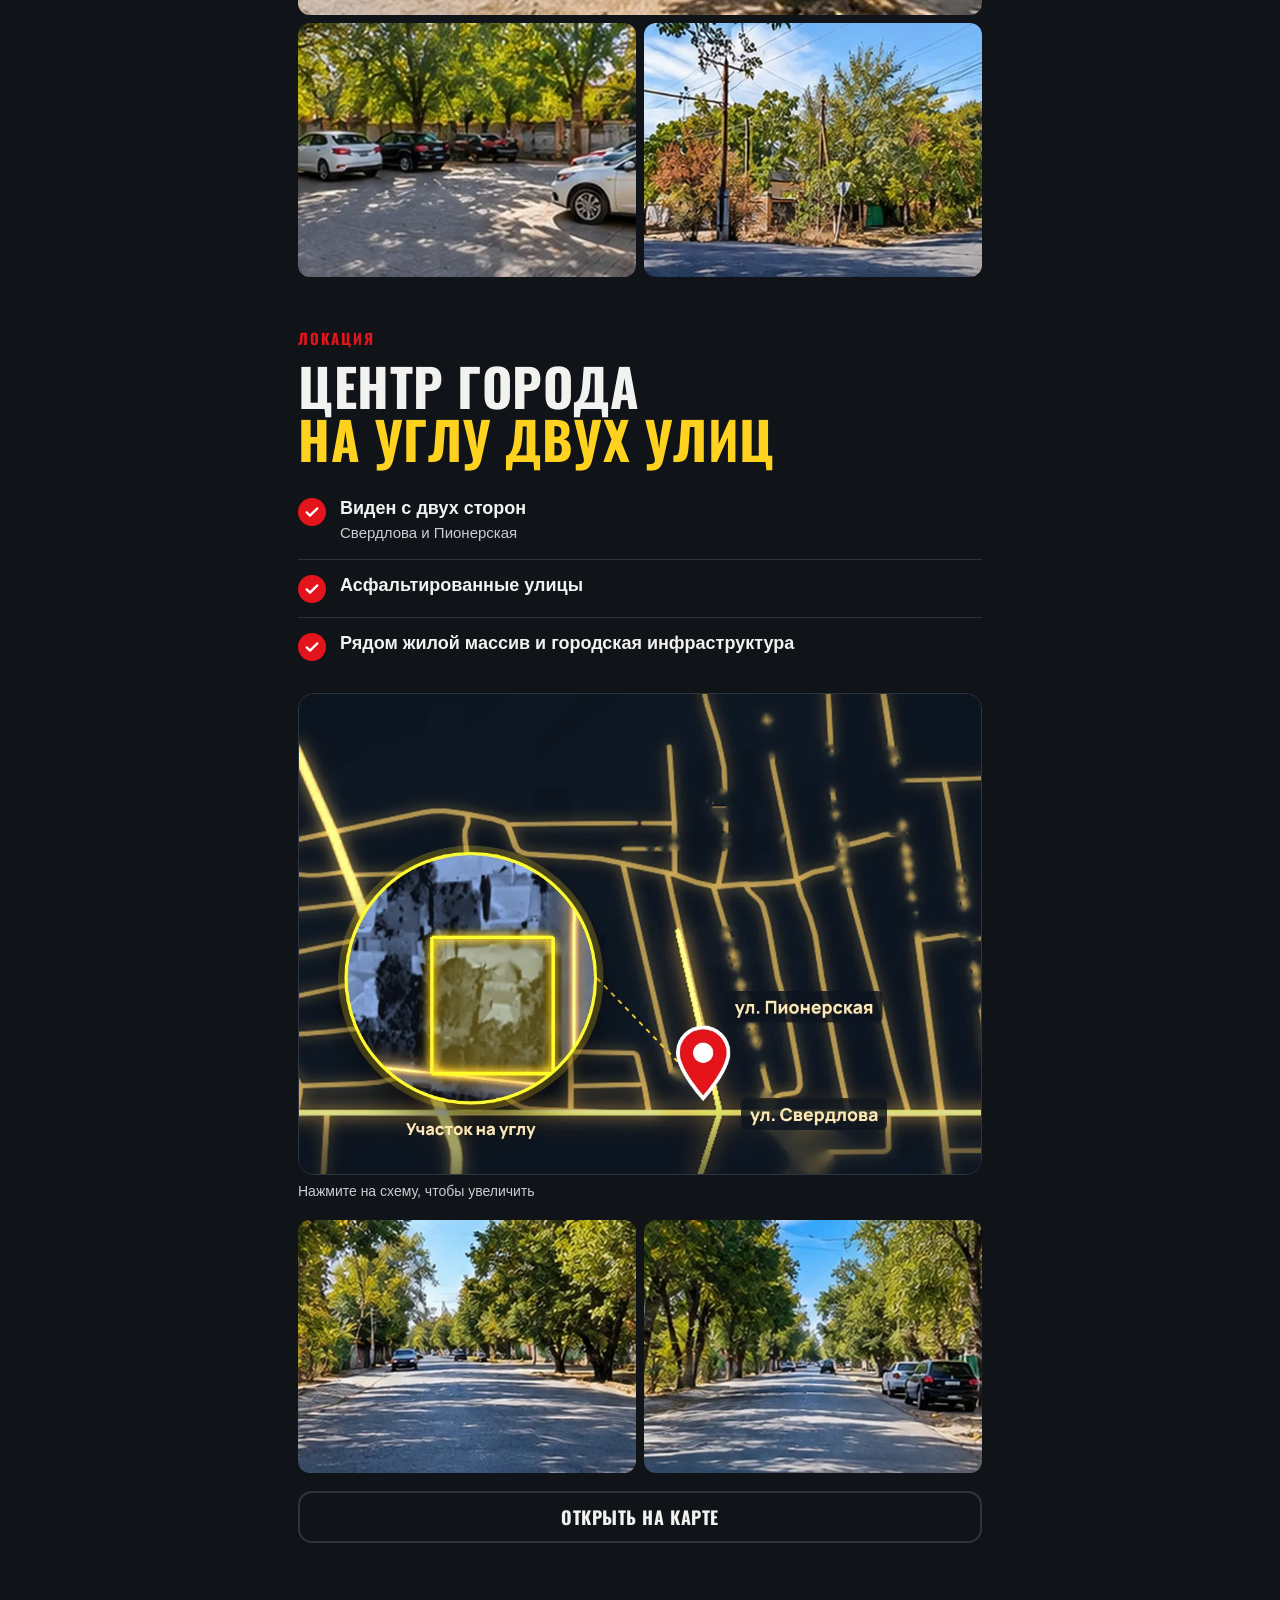
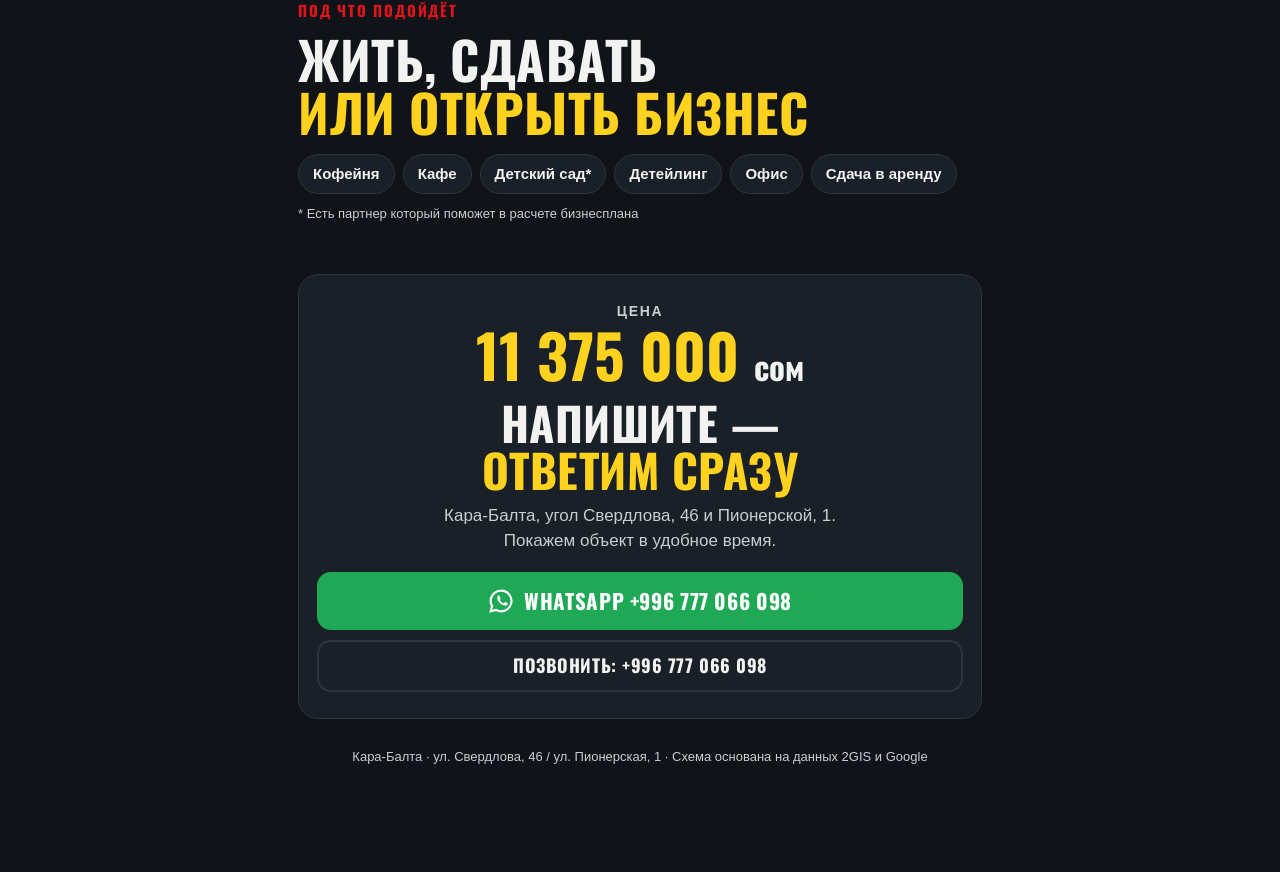
==== commit 3da95608: "Update index.html" ====
--- a/index.html
+++ b/index.html
@@ -3,7 +3,7 @@
 <head>
 <meta charset="utf-8">
 <meta name="viewport" content="width=device-width,initial-scale=1,viewport-fit=cover">
-<title>Продаётся дом под бизнес в Кара-Балте — ул. Свердлова, 46</title>
+<title>Продаётся дом в Кара-Балте — ул. Свердлова, 46</title>
 <meta name="description" content="Угловой участок 7 соток, два дома 80 и 60 м², центральное отопление и газ. Кара-Балта, ул. Свердлова, 46, угол Пионерской. Цена 11 375 000 сом.">
 <meta property="og:title" content="Продаётся дом под бизнес в Кара-Балте">
 <meta property="og:description" content="Угловой участок 7 соток · два дома 80 + 60 м² · центр города. Цена 11 375 000 сом.">
@@ -151,19 +151,19 @@
     <p class="lead">На одном огороженном участке стоят два отдельных жилых дома. В каждом есть всё для жизни или для бизнеса.</p>
     <div class="houses">
       <div class="house">
-        <div class="hh"><b class="H">Дом 1</b><span class="H y">80 м²</span></div>
+        <div class="hh"><b class="H">1 Дом</b><span class="H y">80 м²</span></div>
         <ul>
           <li>3 комнаты</li><li>Душ и туалет</li><li>Тёплый пол</li><li>Два септика</li>
         </ul>
       </div>
       <div class="house">
-        <div class="hh"><b class="H">Дом 2</b><span class="H y">60 м²</span></div>
+        <div class="hh"><b class="H">2 Дом</b><span class="H y">60 м²</span></div>
         <ul>
           <li>3 комнаты</li><li>Душ и туалет</li><li>Тёплый пол</li><li>Один септик</li>
         </ul>
       </div>
     </div>
-    <p class="note" style="font-size:15px">В обоих домах центральный газ и центральное отопление. Снаружи дома полностью утеплены пеноплексом.</p>
+    <p class="note" style="font-size:15px">В обоих домах центральное отоиление + есть центральный газ. Снаружи дома полностью утеплены пеноплексом.</p>
     <div class="gal">
       <img class="wide" src="gate1.webp" width="800" height="447" loading="lazy" alt="Фасад и забор со стороны улицы">
       <img src="ac.webp" width="800" height="447" loading="lazy" alt="Один из домов">
@@ -226,7 +226,7 @@
     <div class="kick">Под что подойдёт</div>
     <h2 class="H">Жить, сдавать<br><span class="y">или открыть бизнес</span></h2>
     <div class="chips"><span>Кофейня</span><span>Кафе</span><span>Детский сад*</span><span>Детейлинг</span><span>Офис</span><span>Сдача в аренду</span></div>
-    <p class="note">* при соответствующем разрешённом использовании</p>
+    <p class="note">* Есть партнер который поможет в расчете бизнесплана</p>
   </section>
 
   <div class="final">
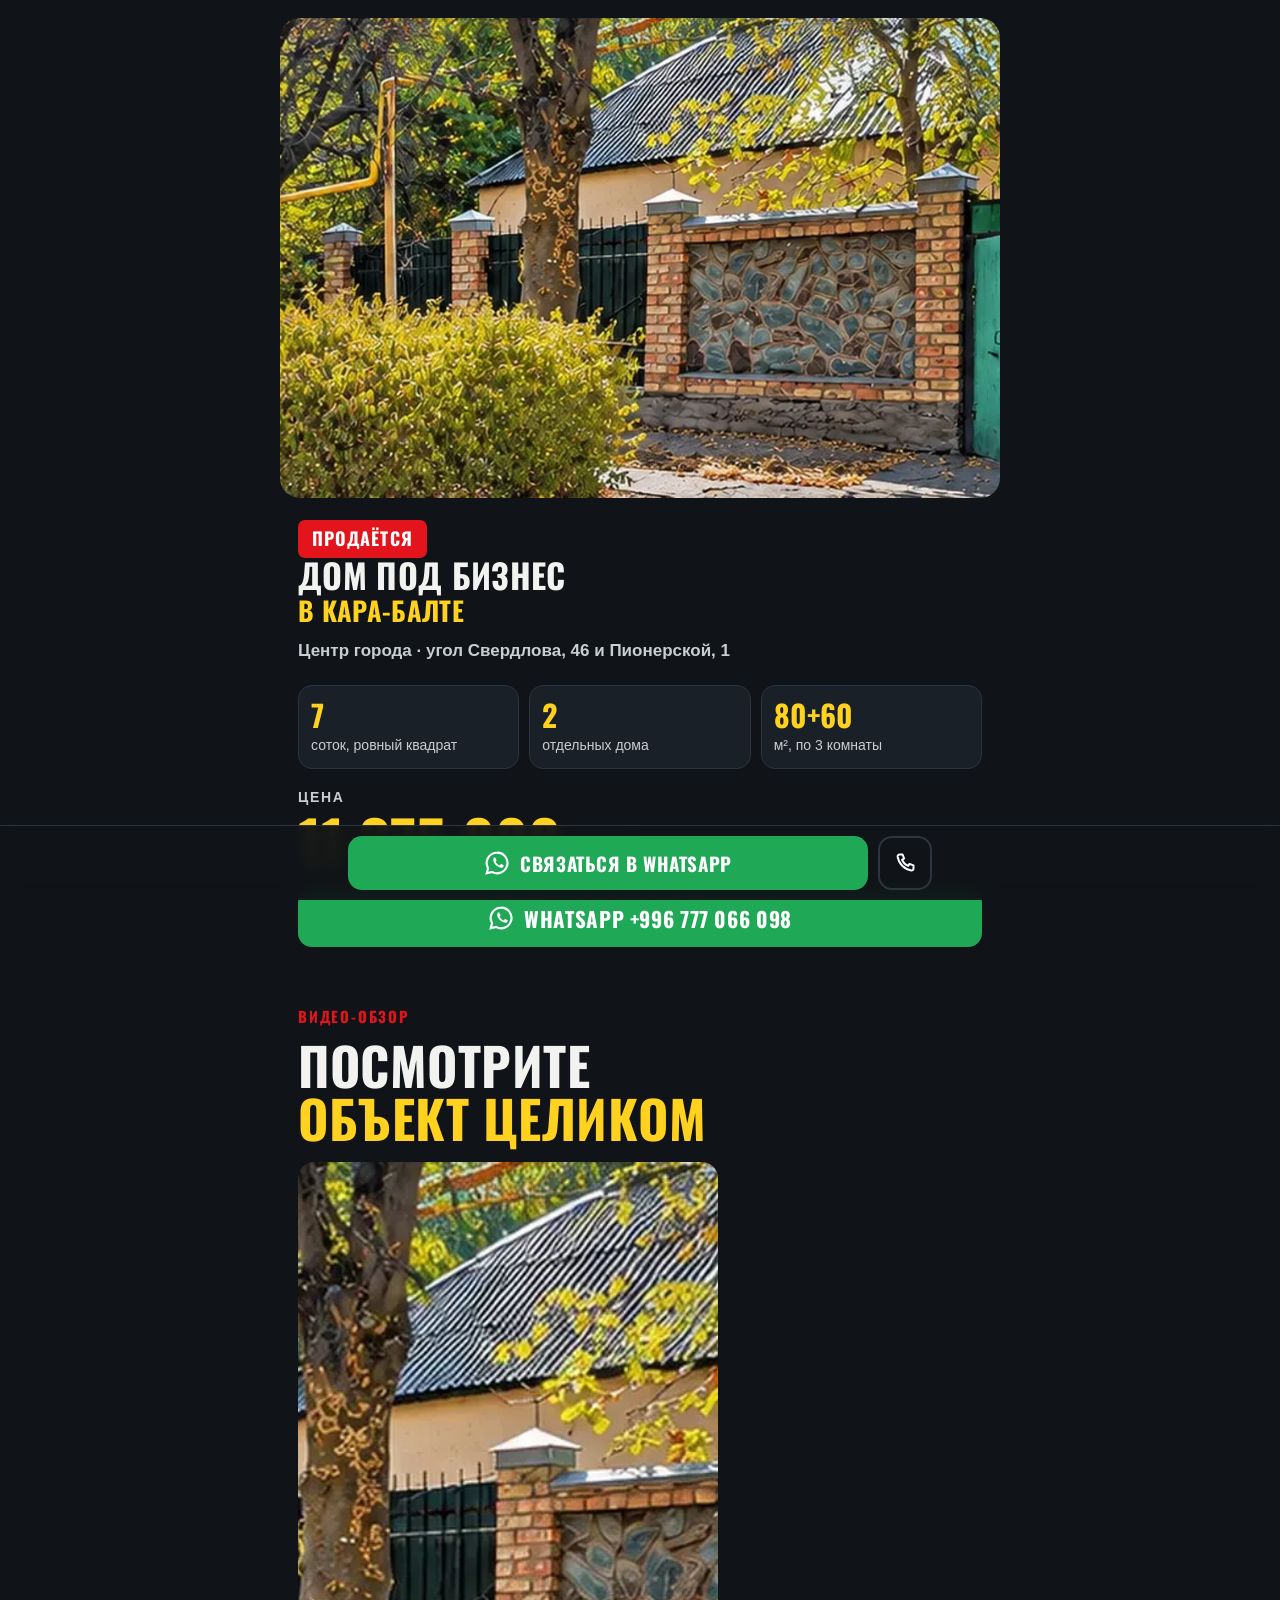
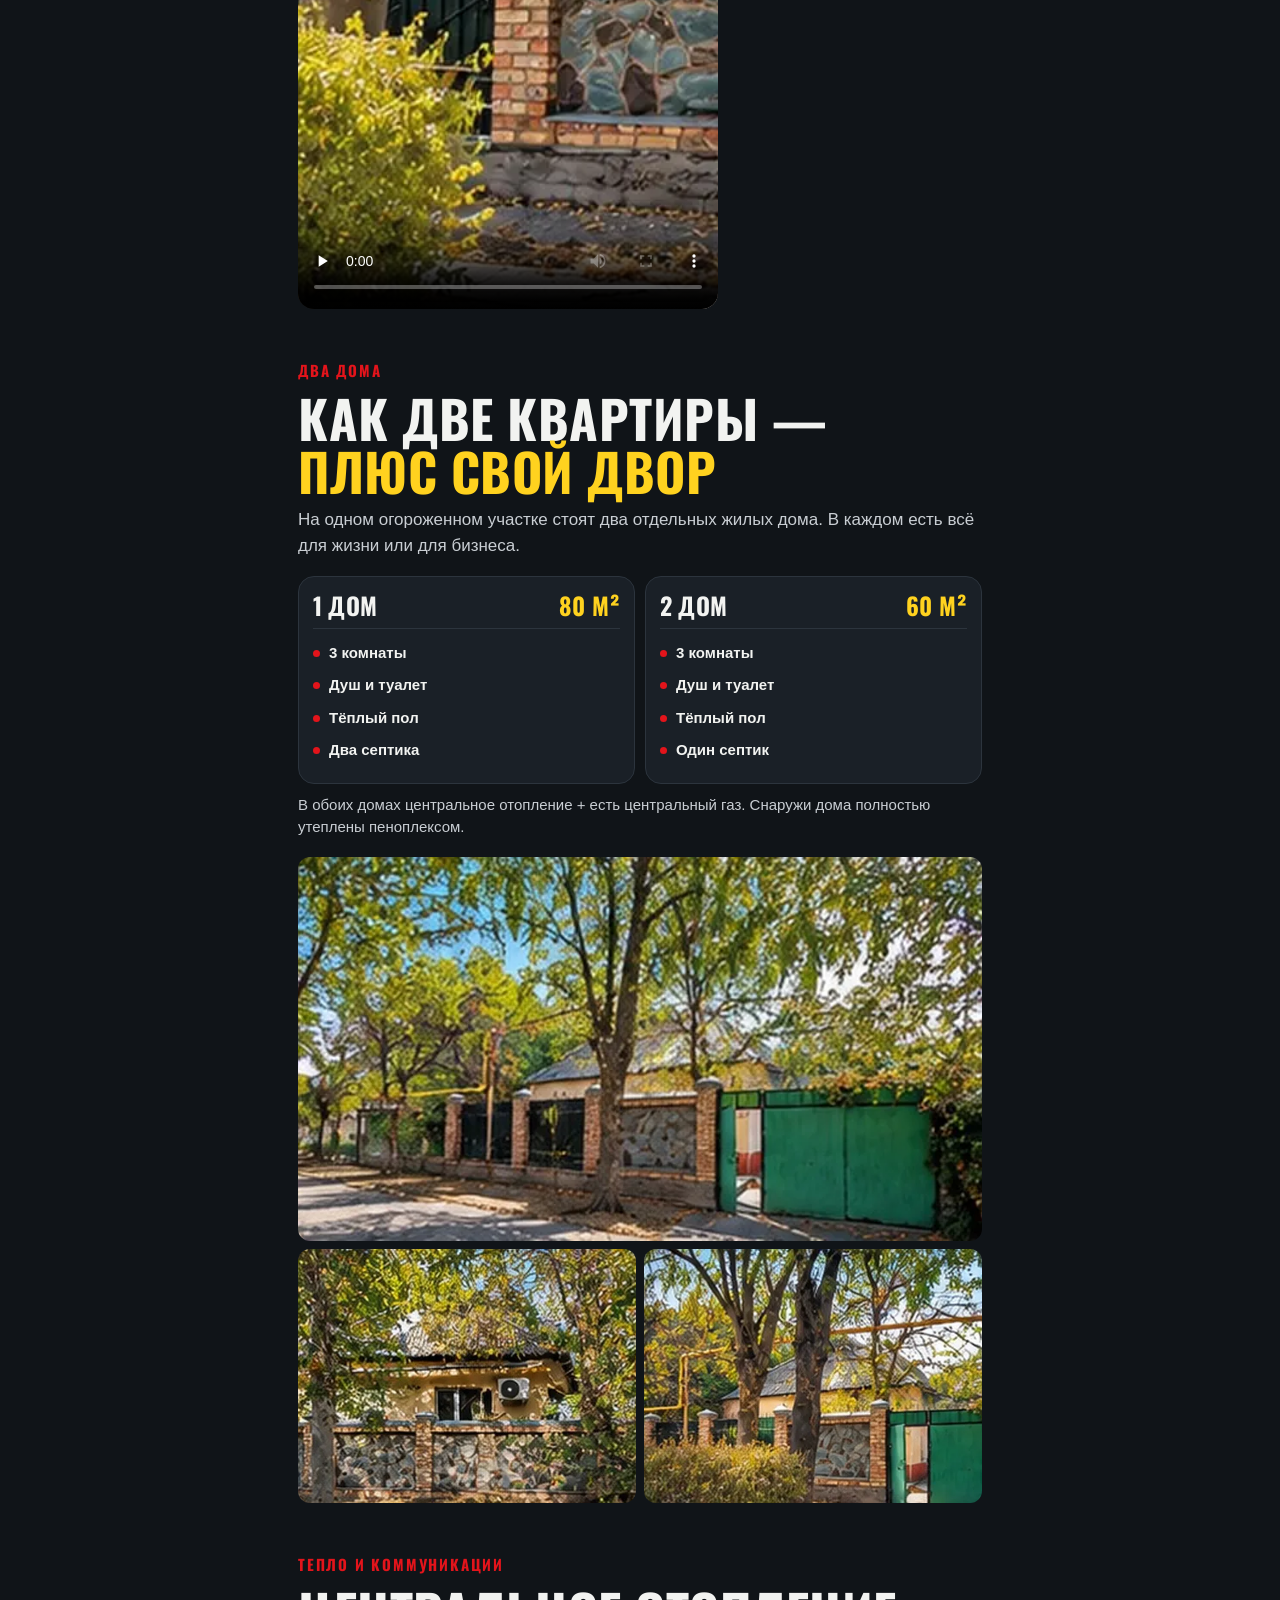
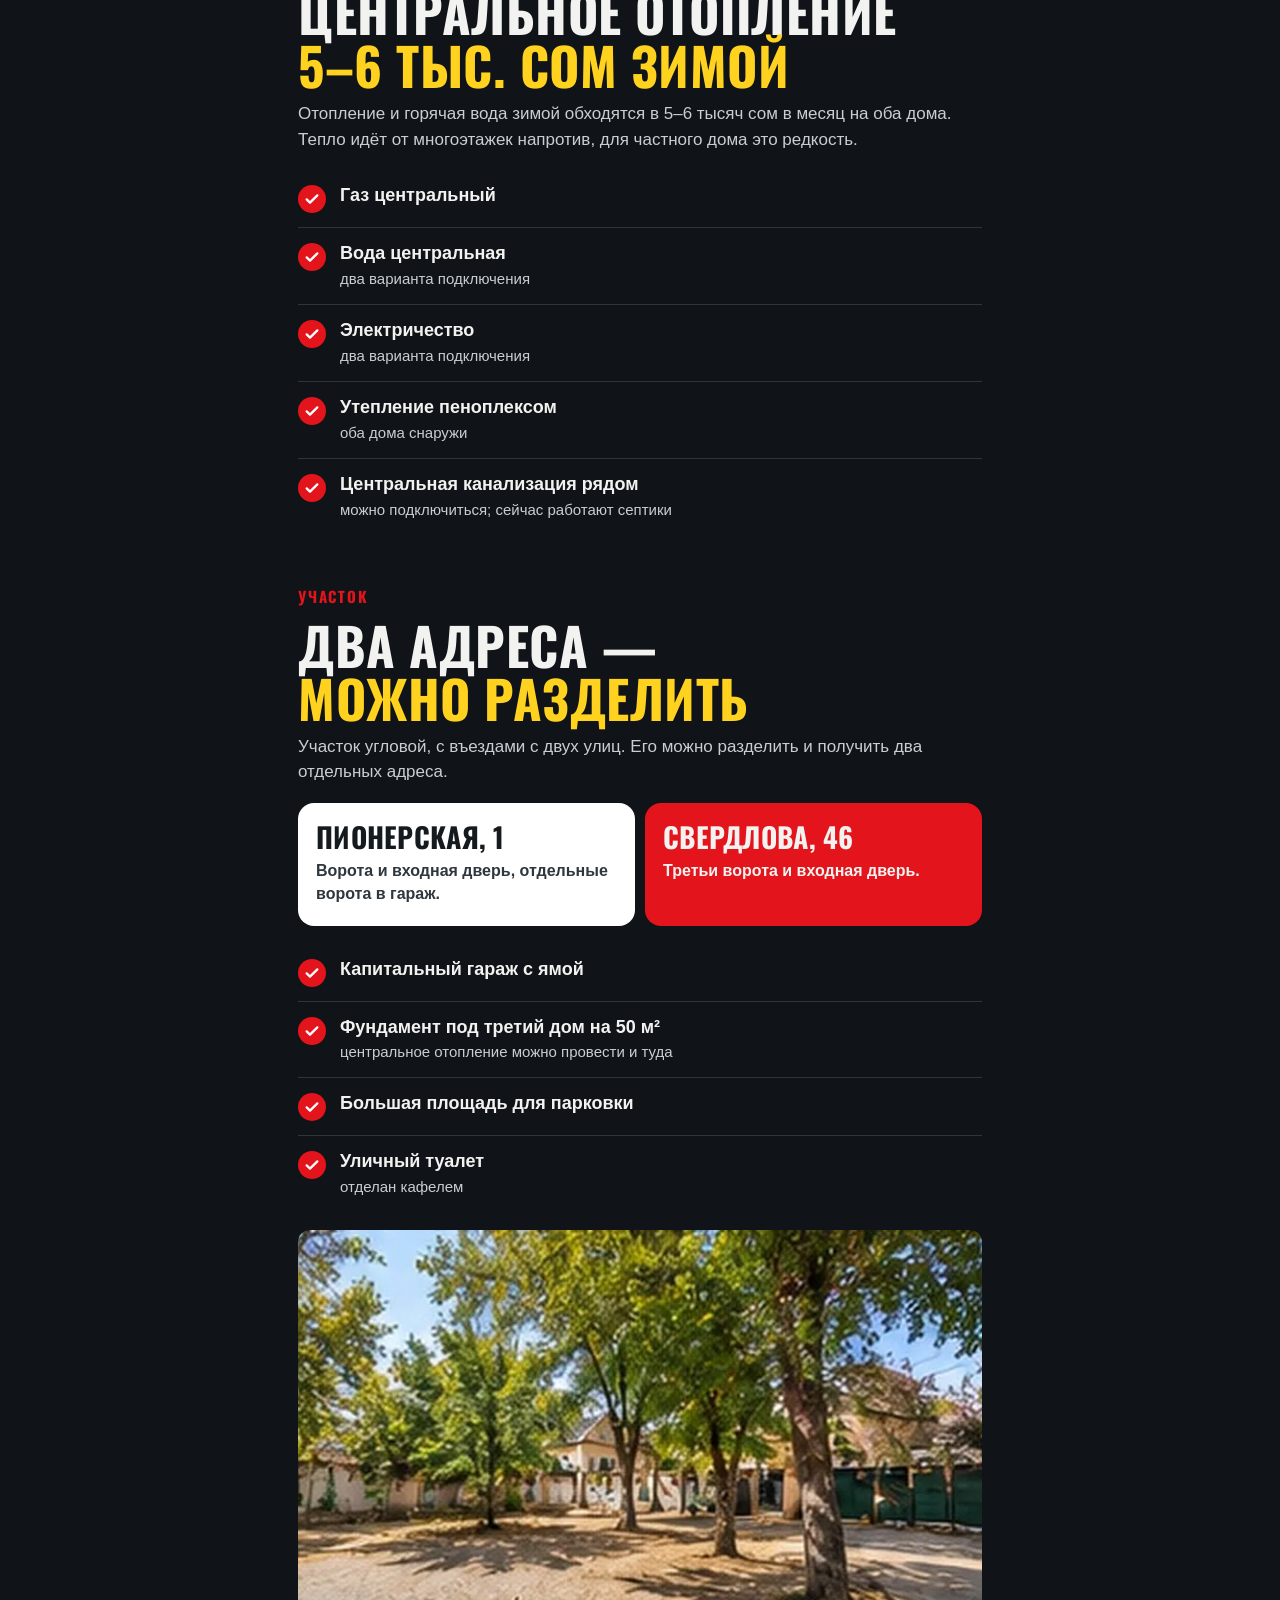
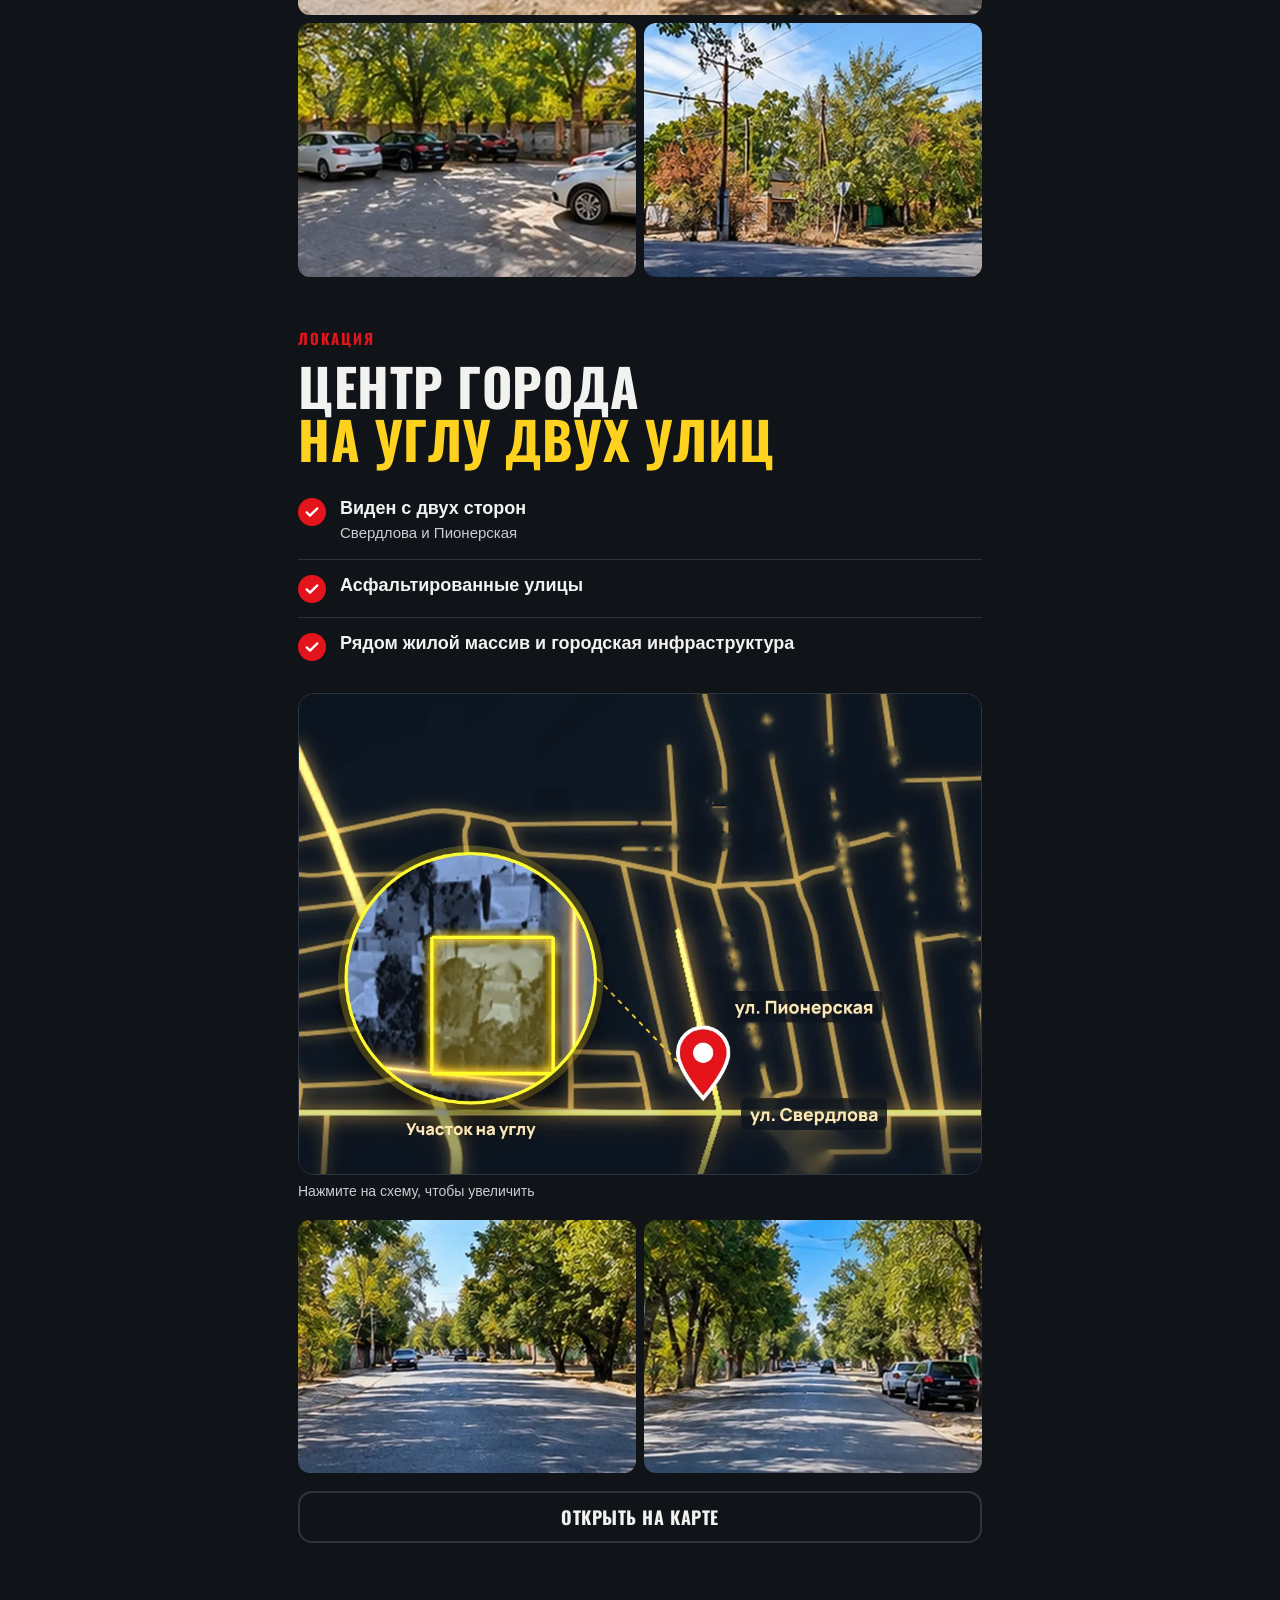
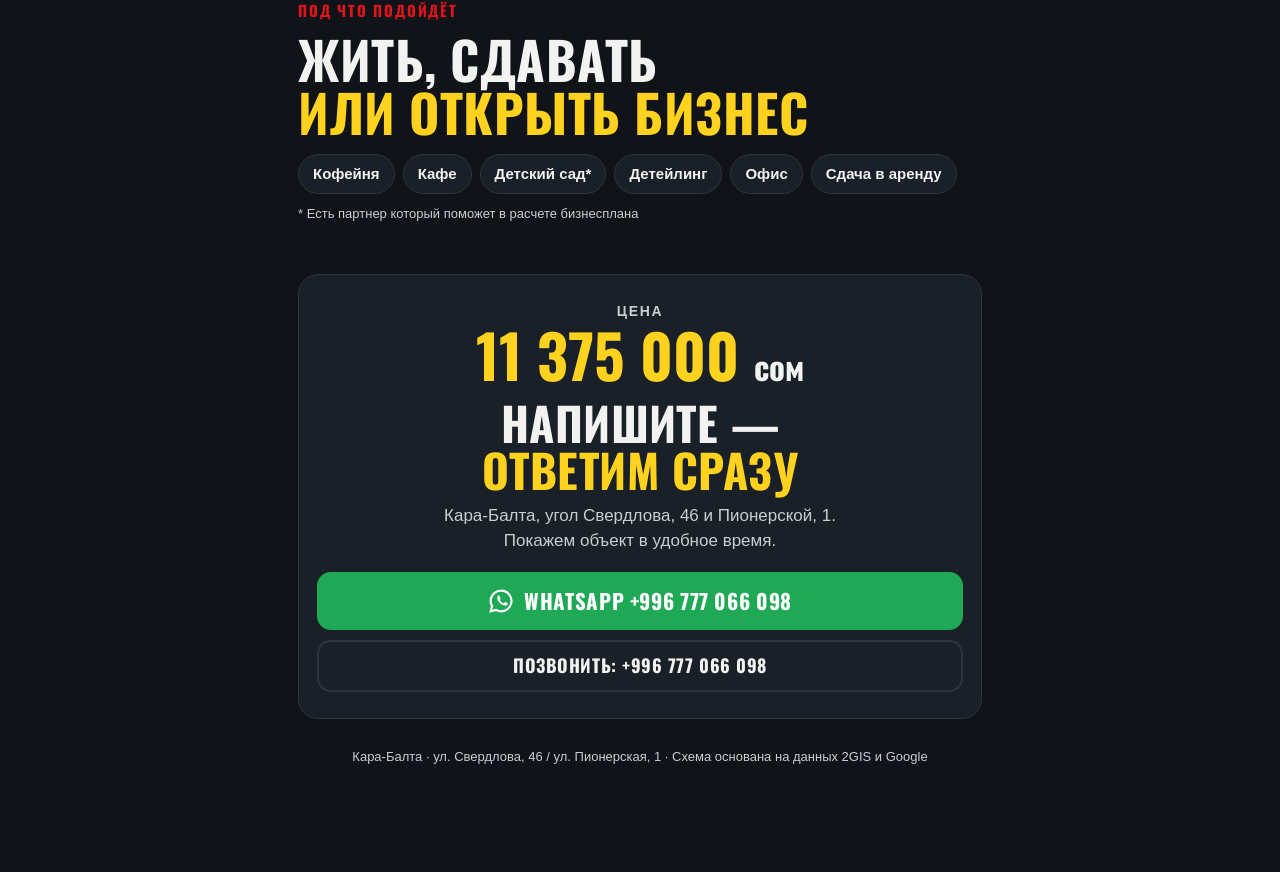
==== commit 639cff86: "Update index.html" ====
--- a/index.html
+++ b/index.html
@@ -5,7 +5,7 @@
 <meta name="viewport" content="width=device-width,initial-scale=1,viewport-fit=cover">
 <title>Продаётся дом в Кара-Балте — ул. Свердлова, 46</title>
 <meta name="description" content="Угловой участок 7 соток, два дома 80 и 60 м², центральное отопление и газ. Кара-Балта, ул. Свердлова, 46, угол Пионерской. Цена 11 375 000 сом.">
-<meta property="og:title" content="Продаётся дом под бизнес в Кара-Балте">
+<meta property="og:title" content="Продаётся дом в Кара-Балте">
 <meta property="og:description" content="Угловой участок 7 соток · два дома 80 + 60 м² · центр города. Цена 11 375 000 сом.">
 <meta property="og:image" content="og.jpg">
 <meta property="og:type" content="website">
@@ -163,7 +163,7 @@
         </ul>
       </div>
     </div>
-    <p class="note" style="font-size:15px">В обоих домах центральное отоиление + есть центральный газ. Снаружи дома полностью утеплены пеноплексом.</p>
+    <p class="note" style="font-size:15px">В обоих домах центральное отопление + есть центральный газ. Снаружи дома полностью утеплены пеноплексом.</p>
     <div class="gal">
       <img class="wide" src="gate1.webp" width="800" height="447" loading="lazy" alt="Фасад и забор со стороны улицы">
       <img src="ac.webp" width="800" height="447" loading="lazy" alt="Один из домов">
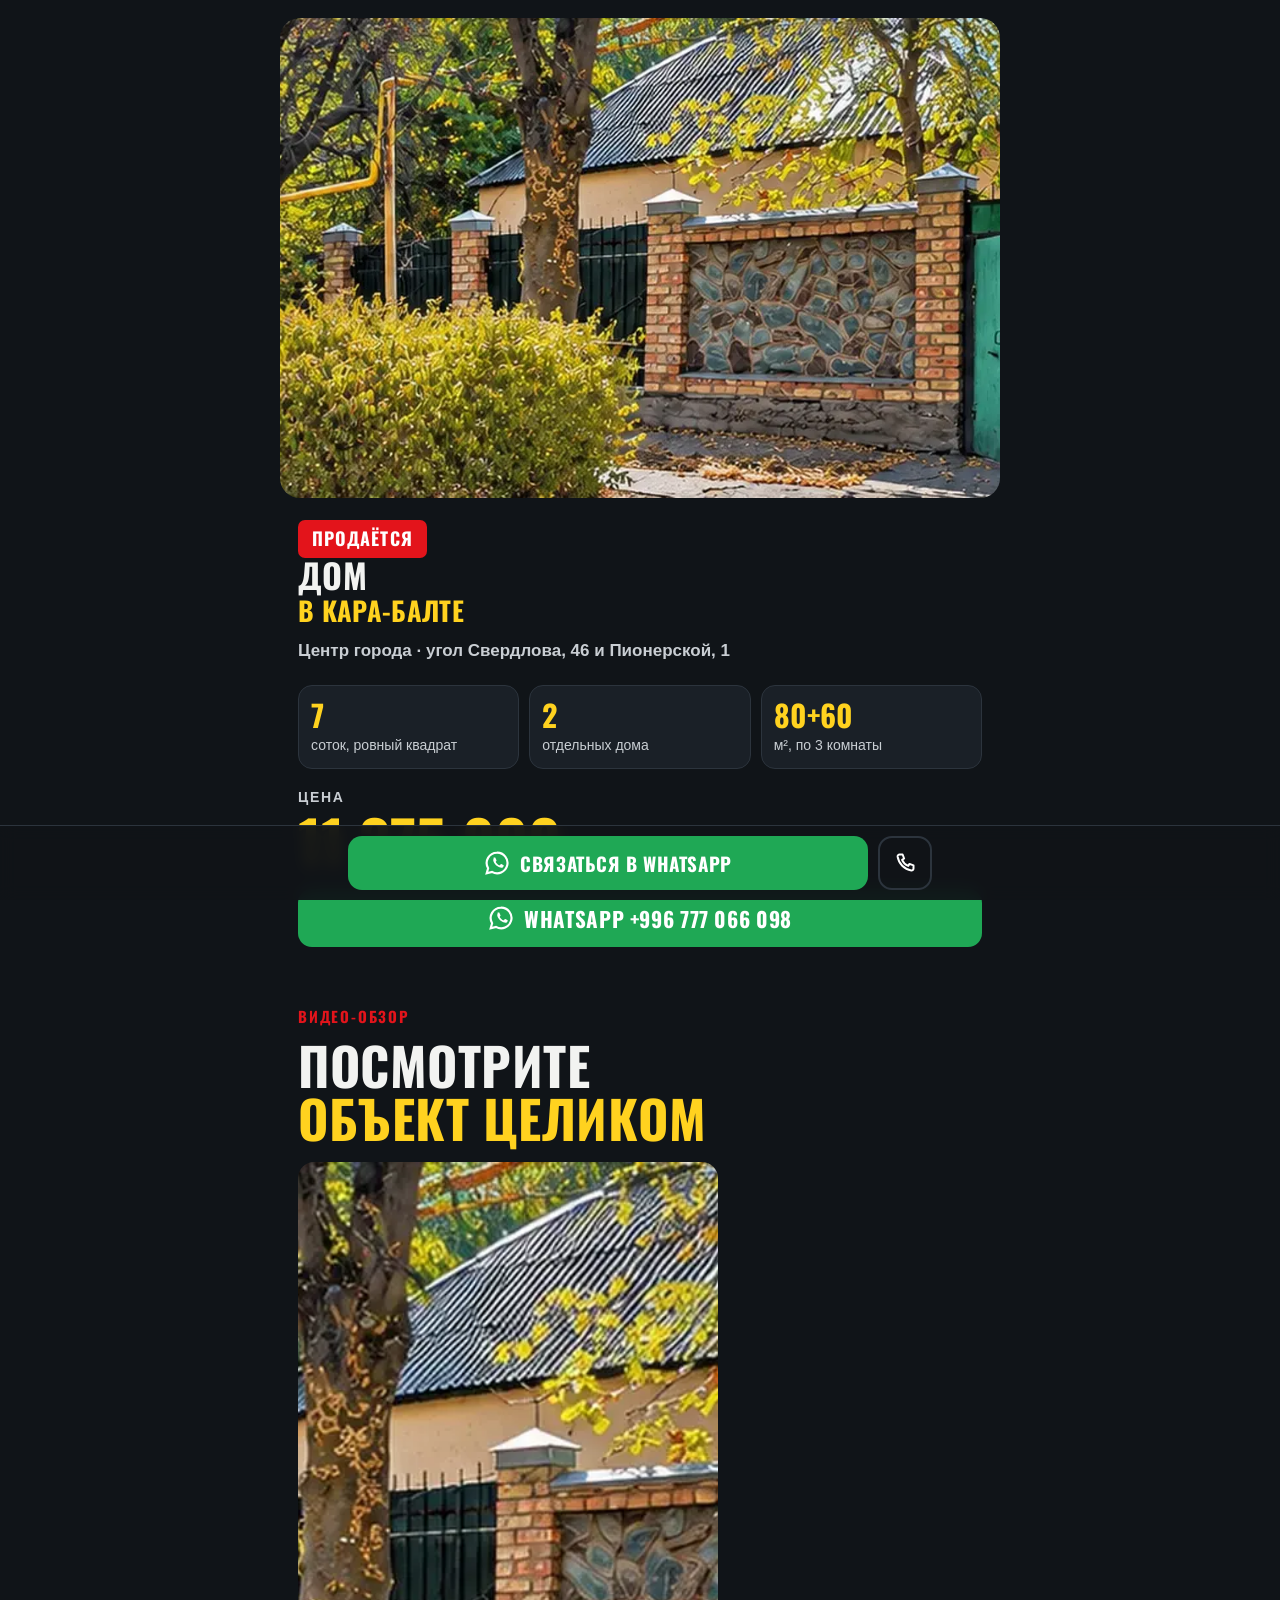
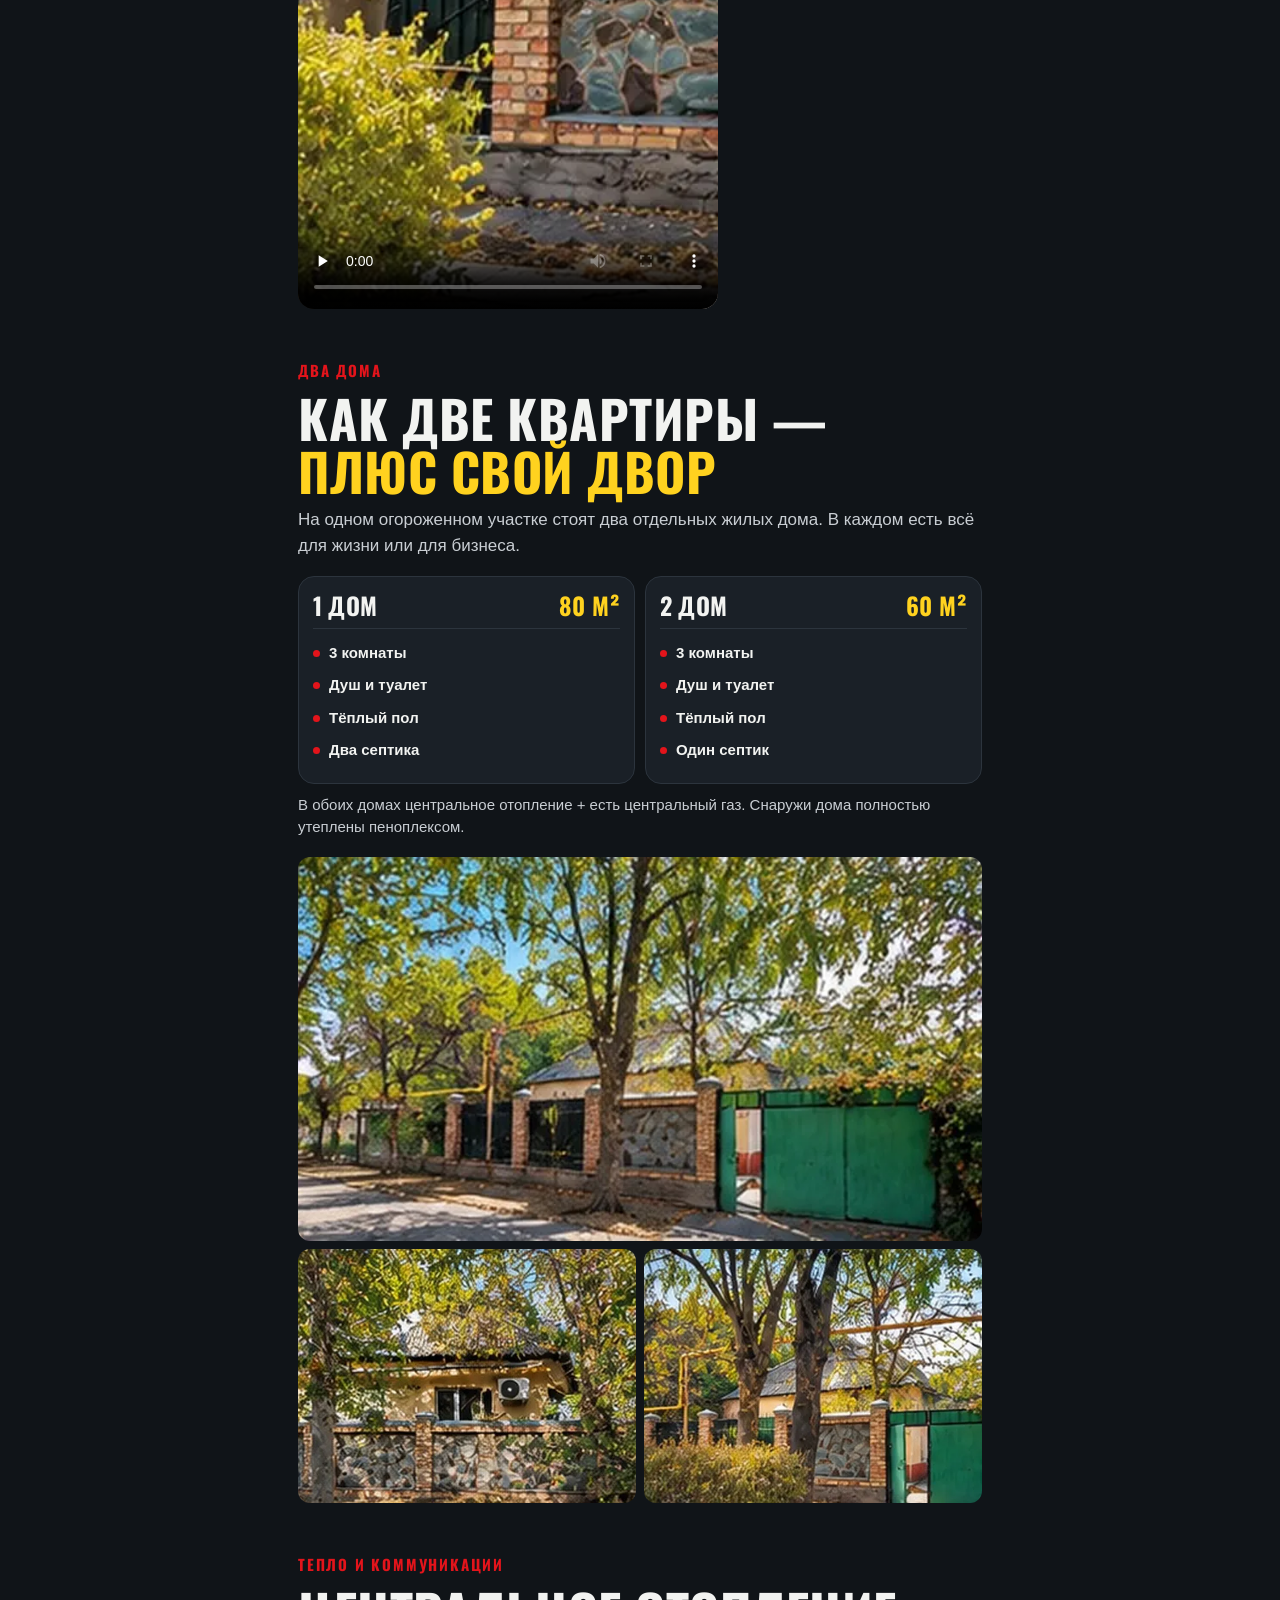
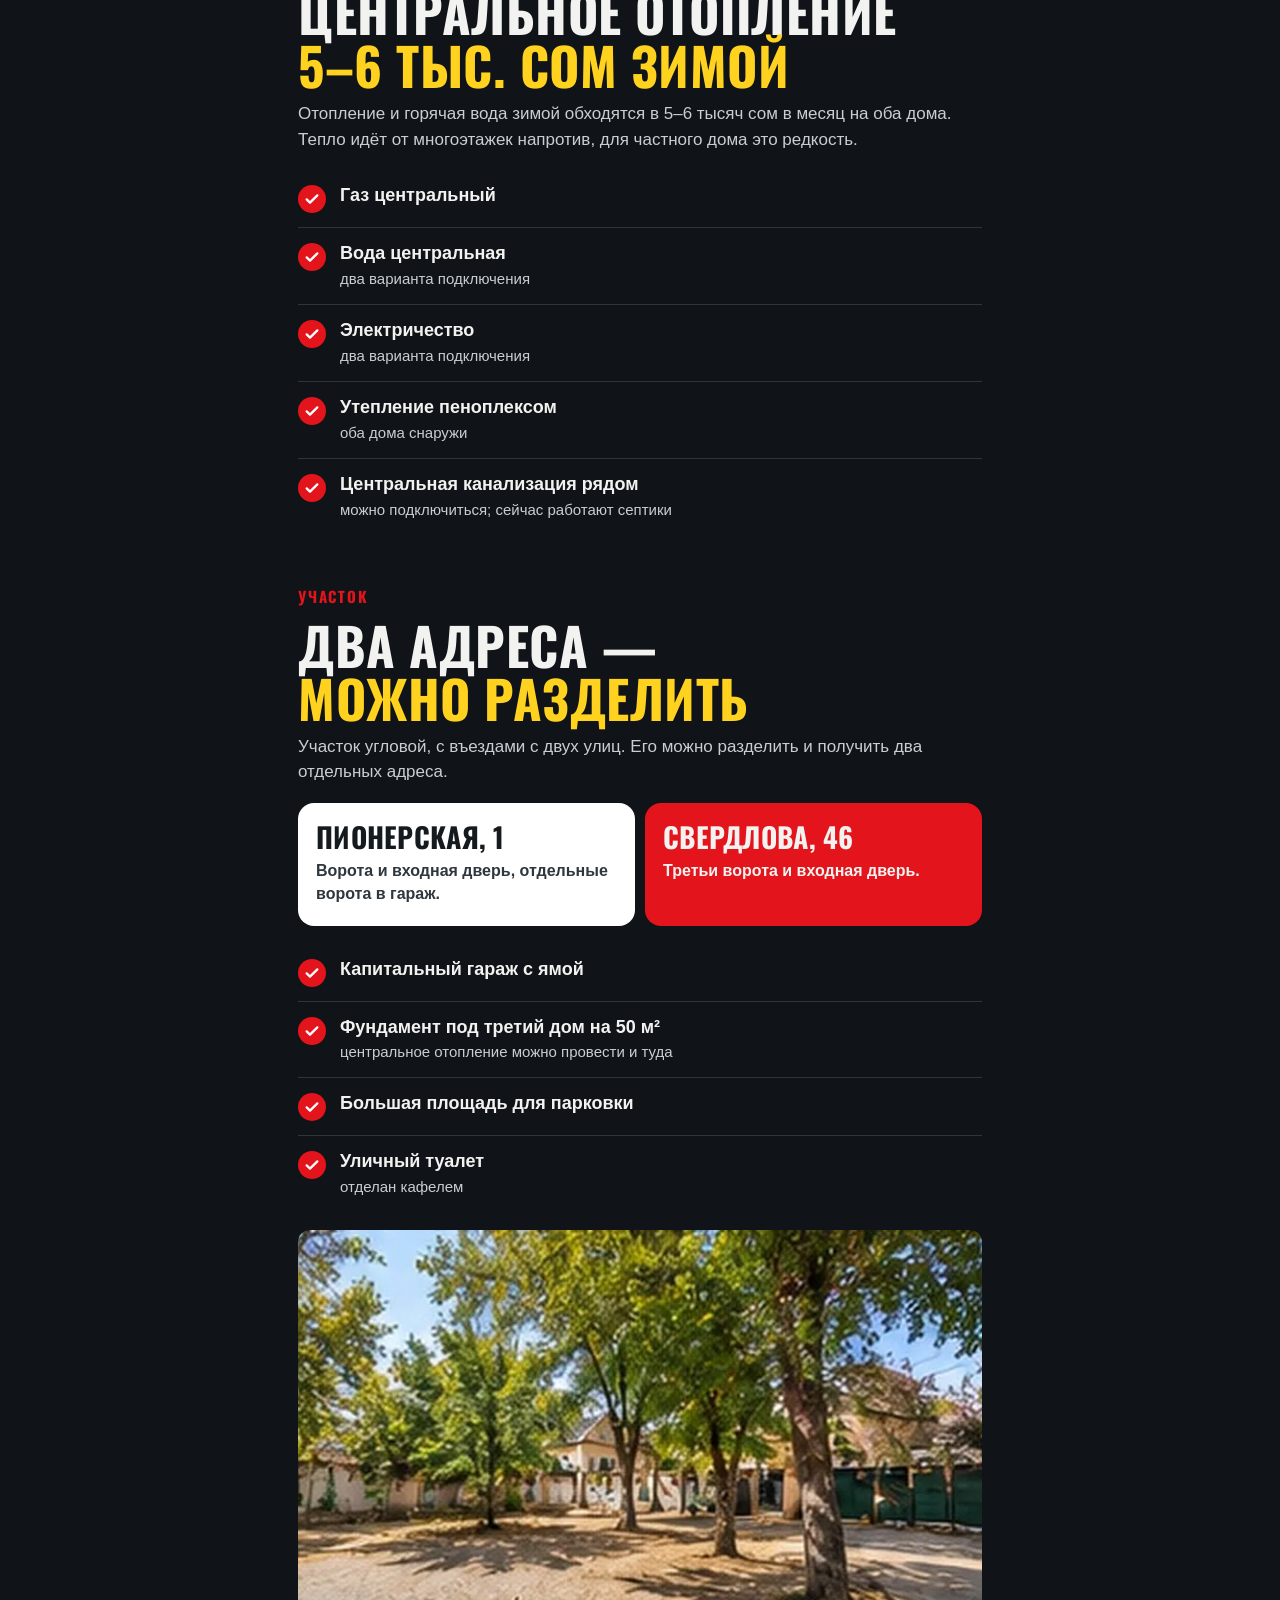
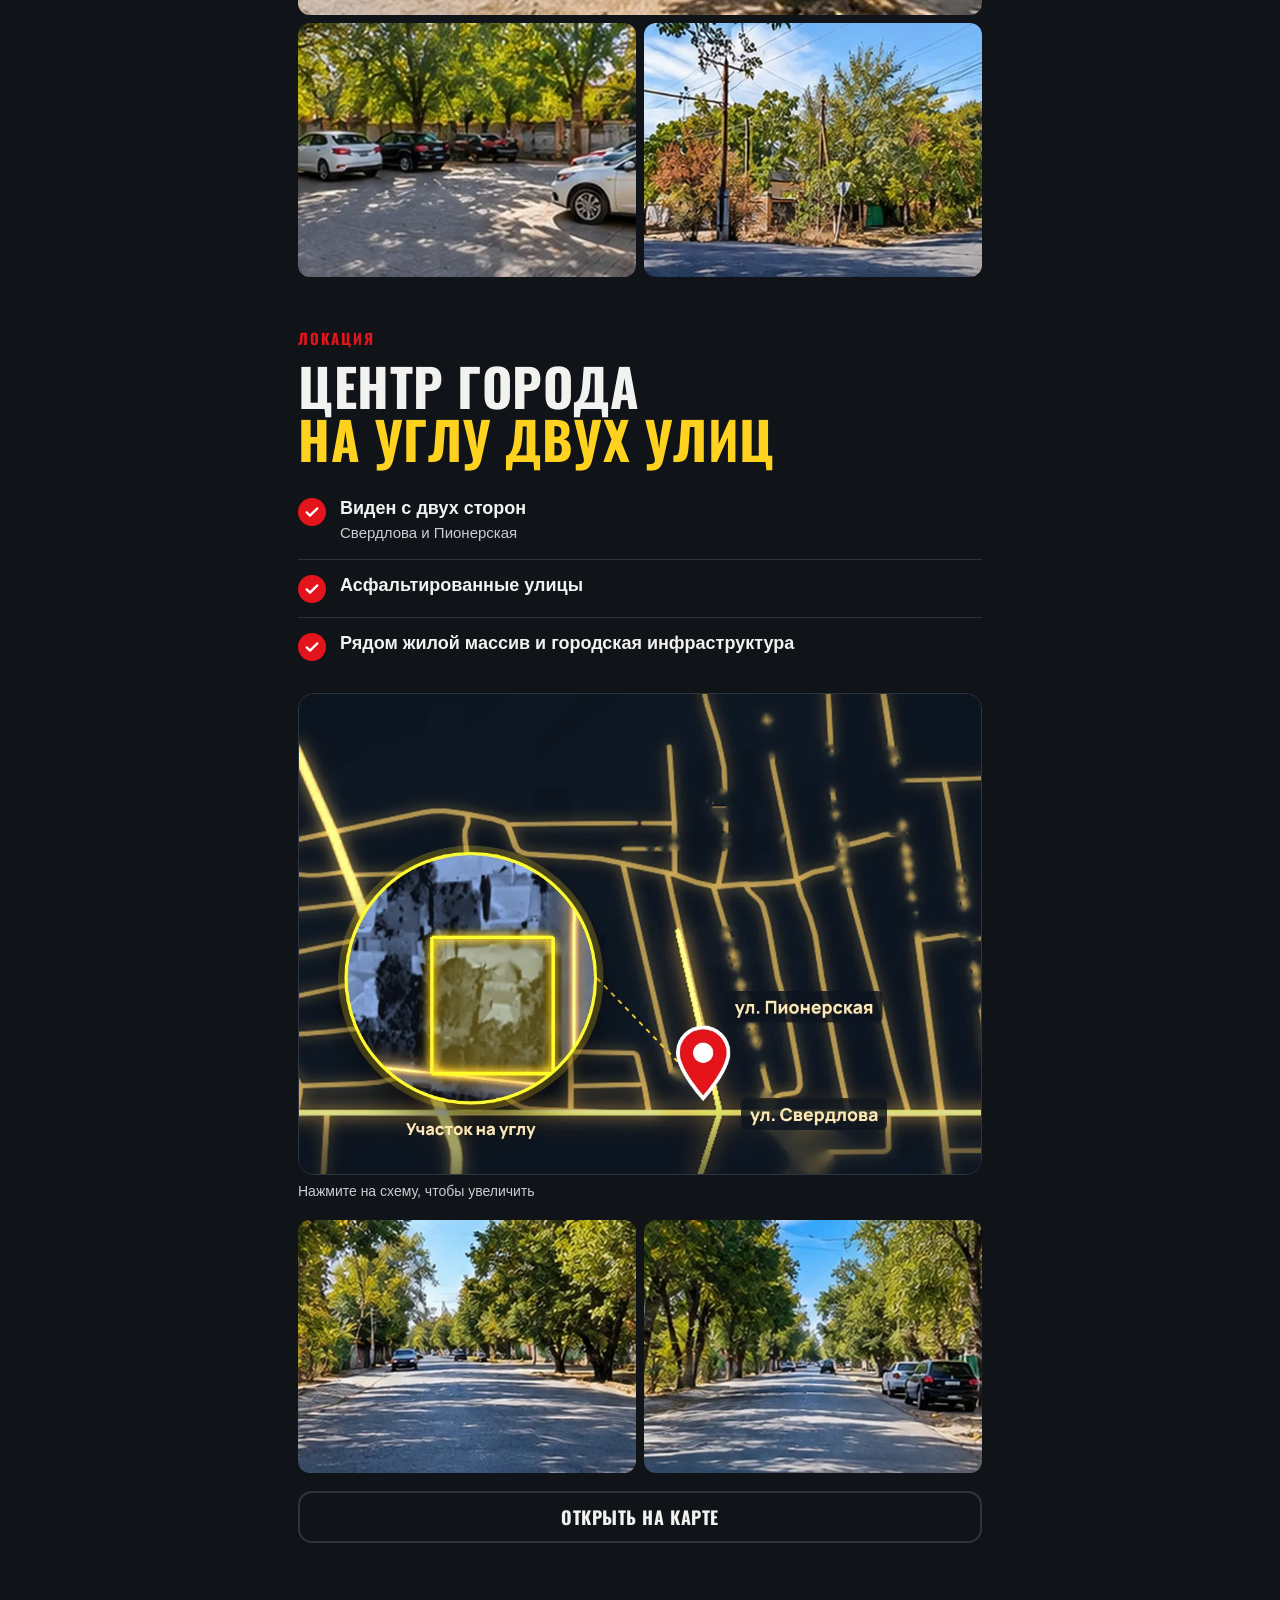
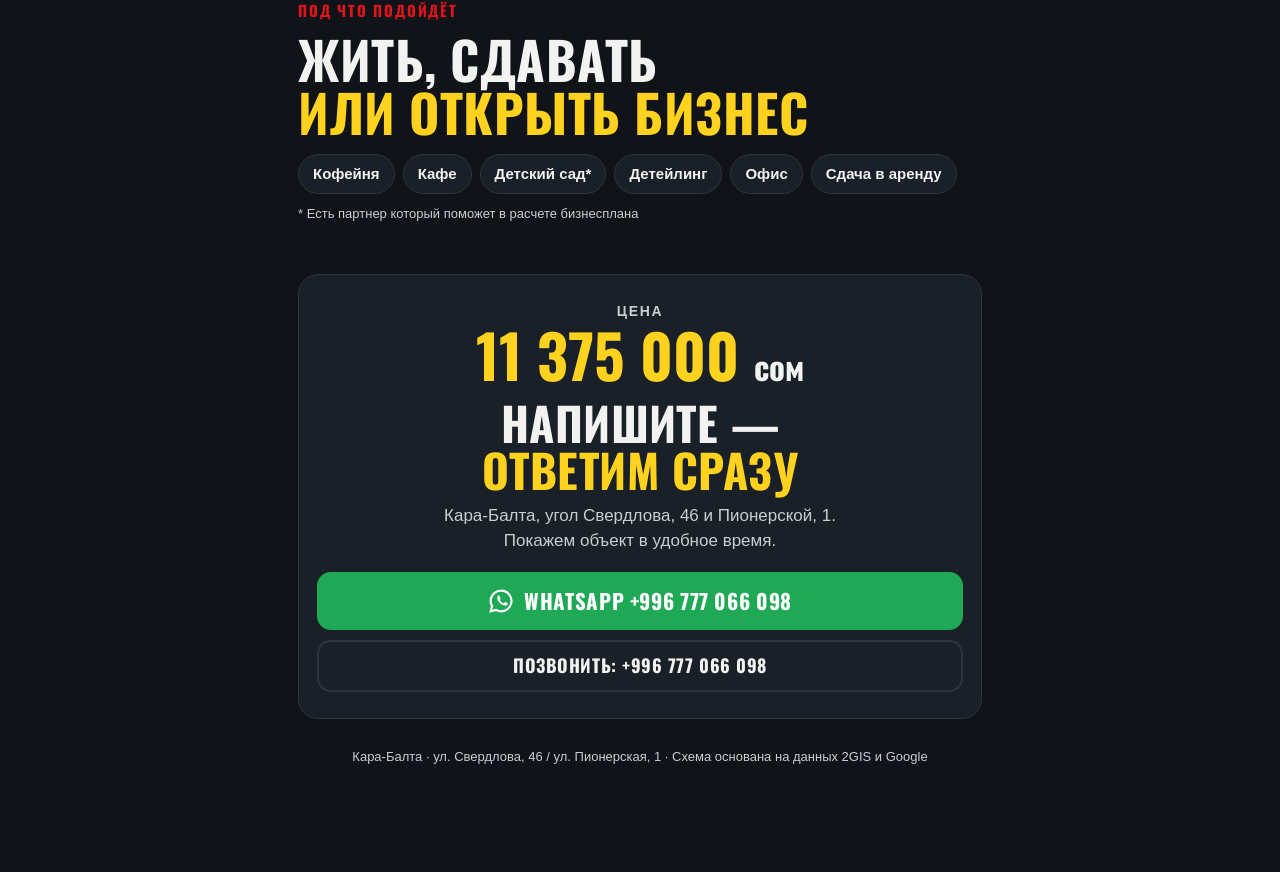
==== commit 62b5dd53: "Update index.html" ====
--- a/index.html
+++ b/index.html
@@ -123,7 +123,7 @@
 <main class="wrap">
   <div class="hero-txt">
     <span class="plate">Продаётся</span>
-    <h1 class="H">Дом под бизнес<span>в Кара-Балте</span></h1>
+    <h1 class="H">Дом <span>в Кара-Балте</span></h1>
     <div class="addr">Центр города · угол Свердлова, 46 и Пионерской, 1</div>
 
     <div class="facts">
